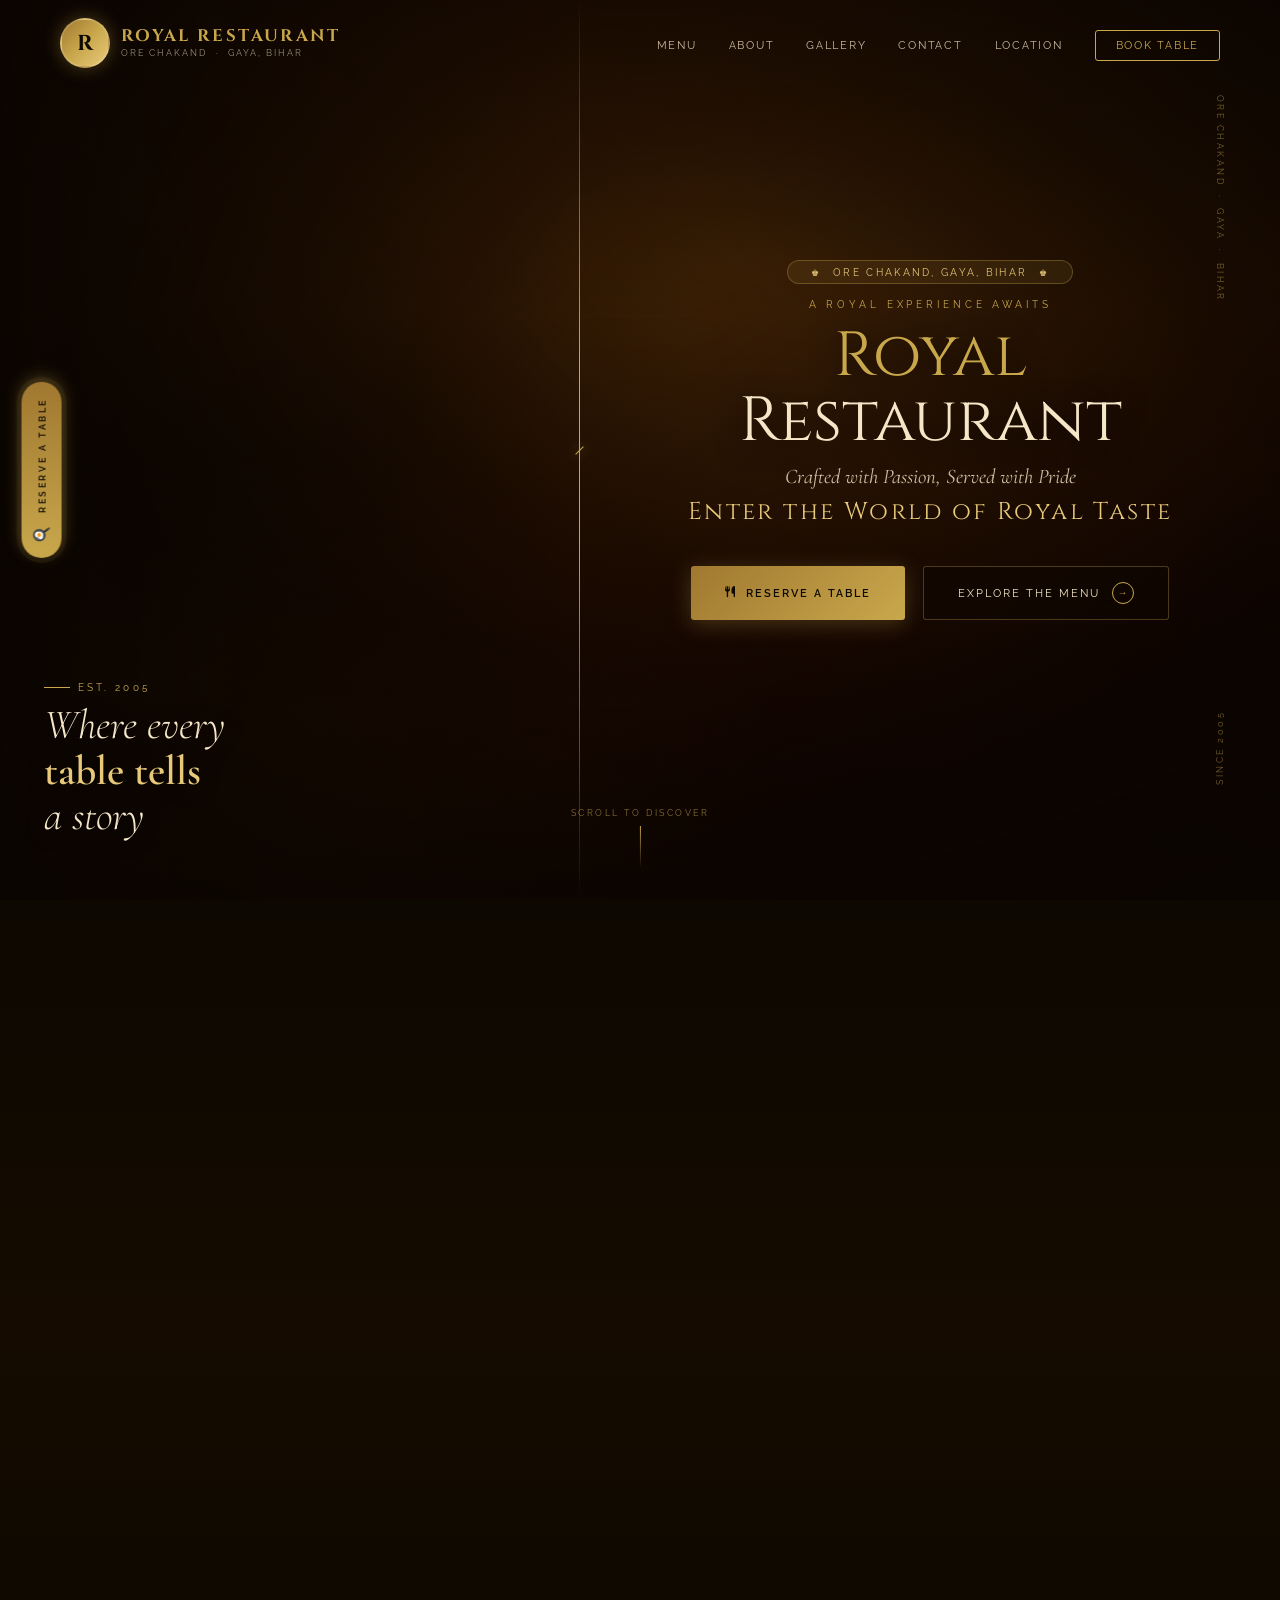
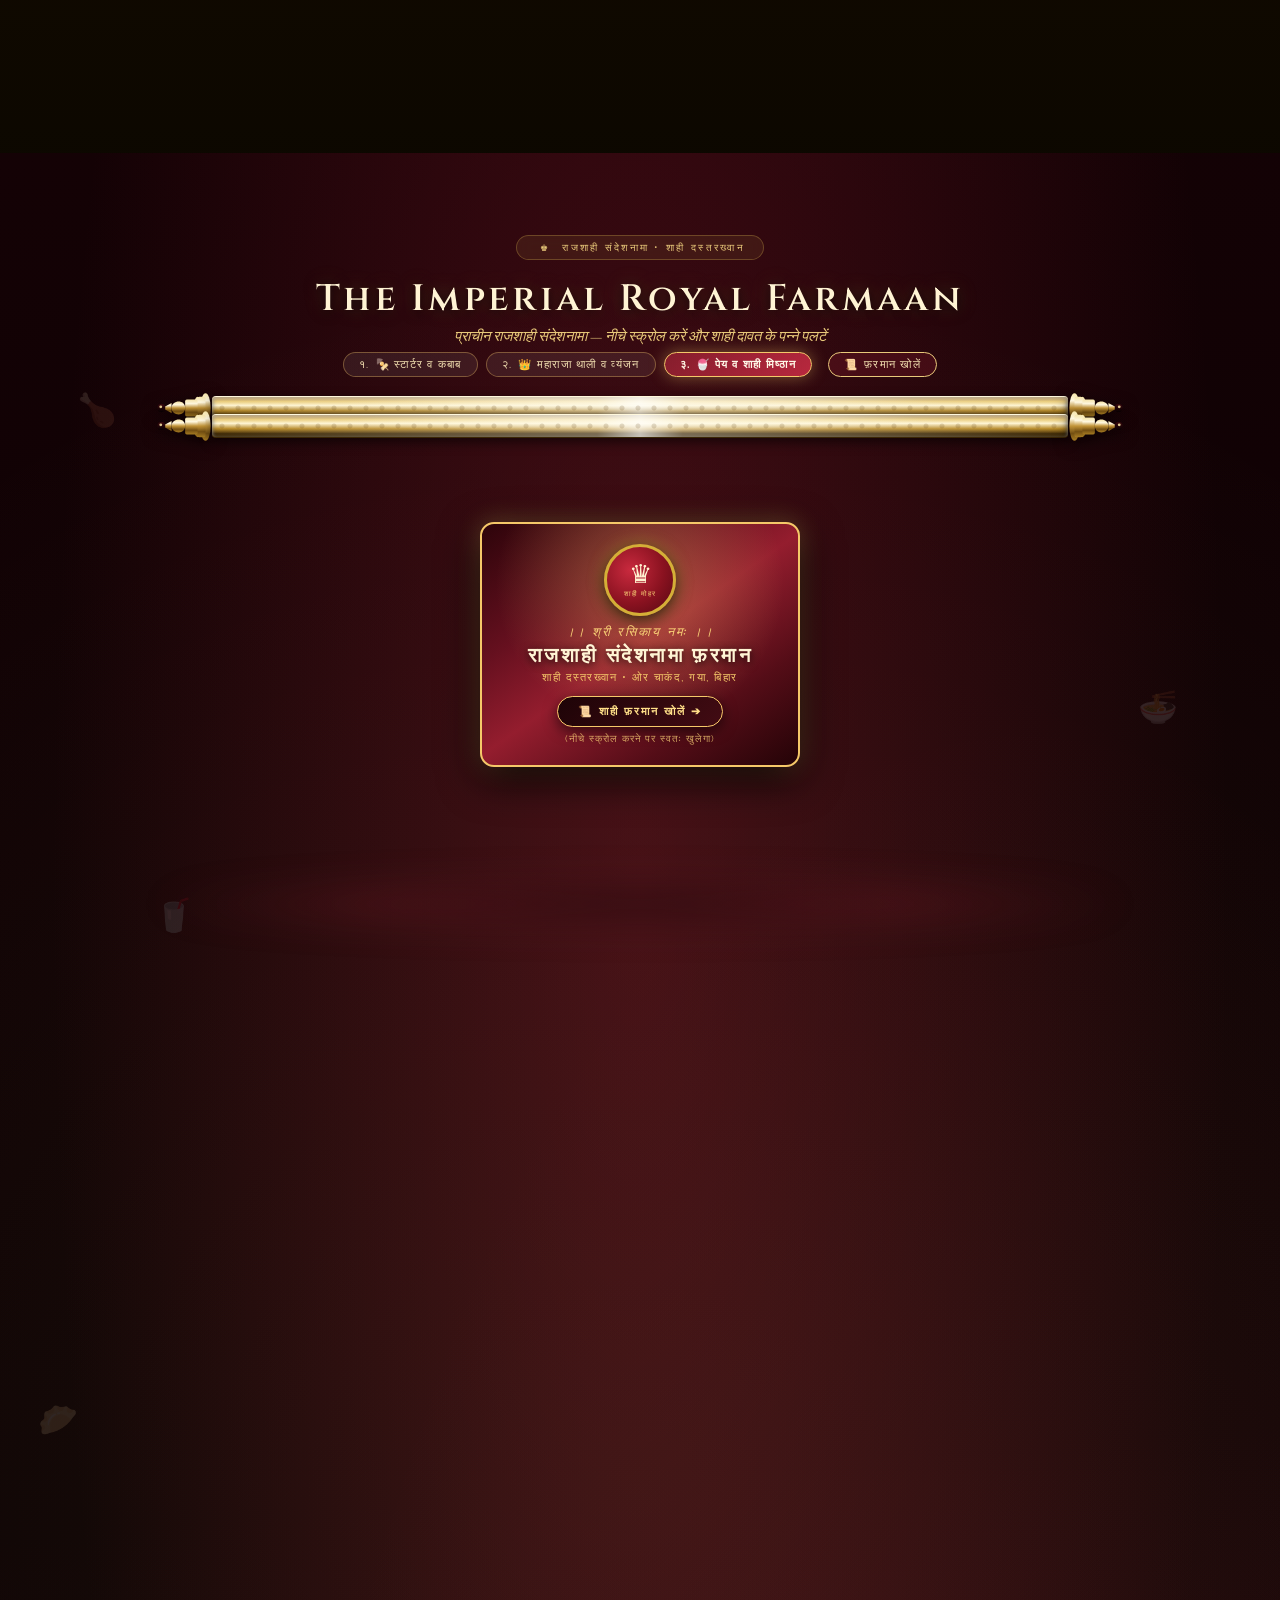
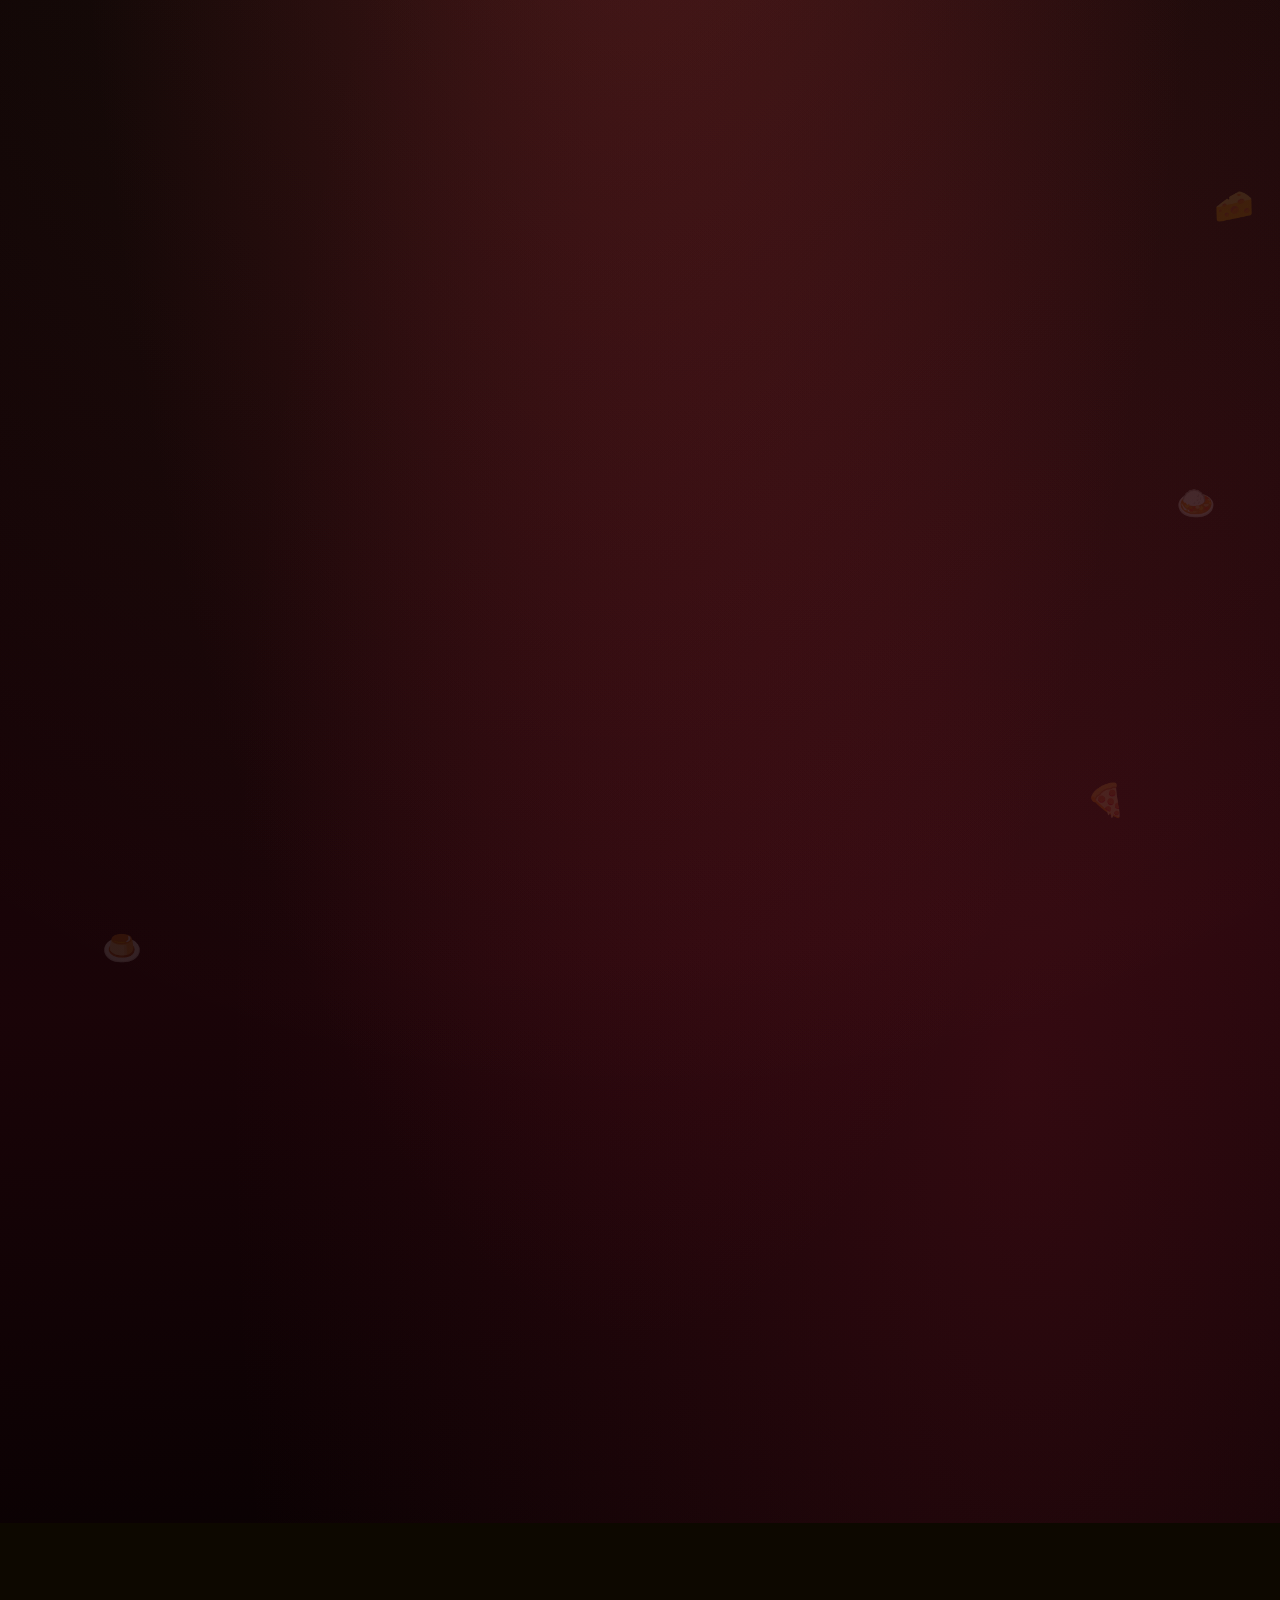
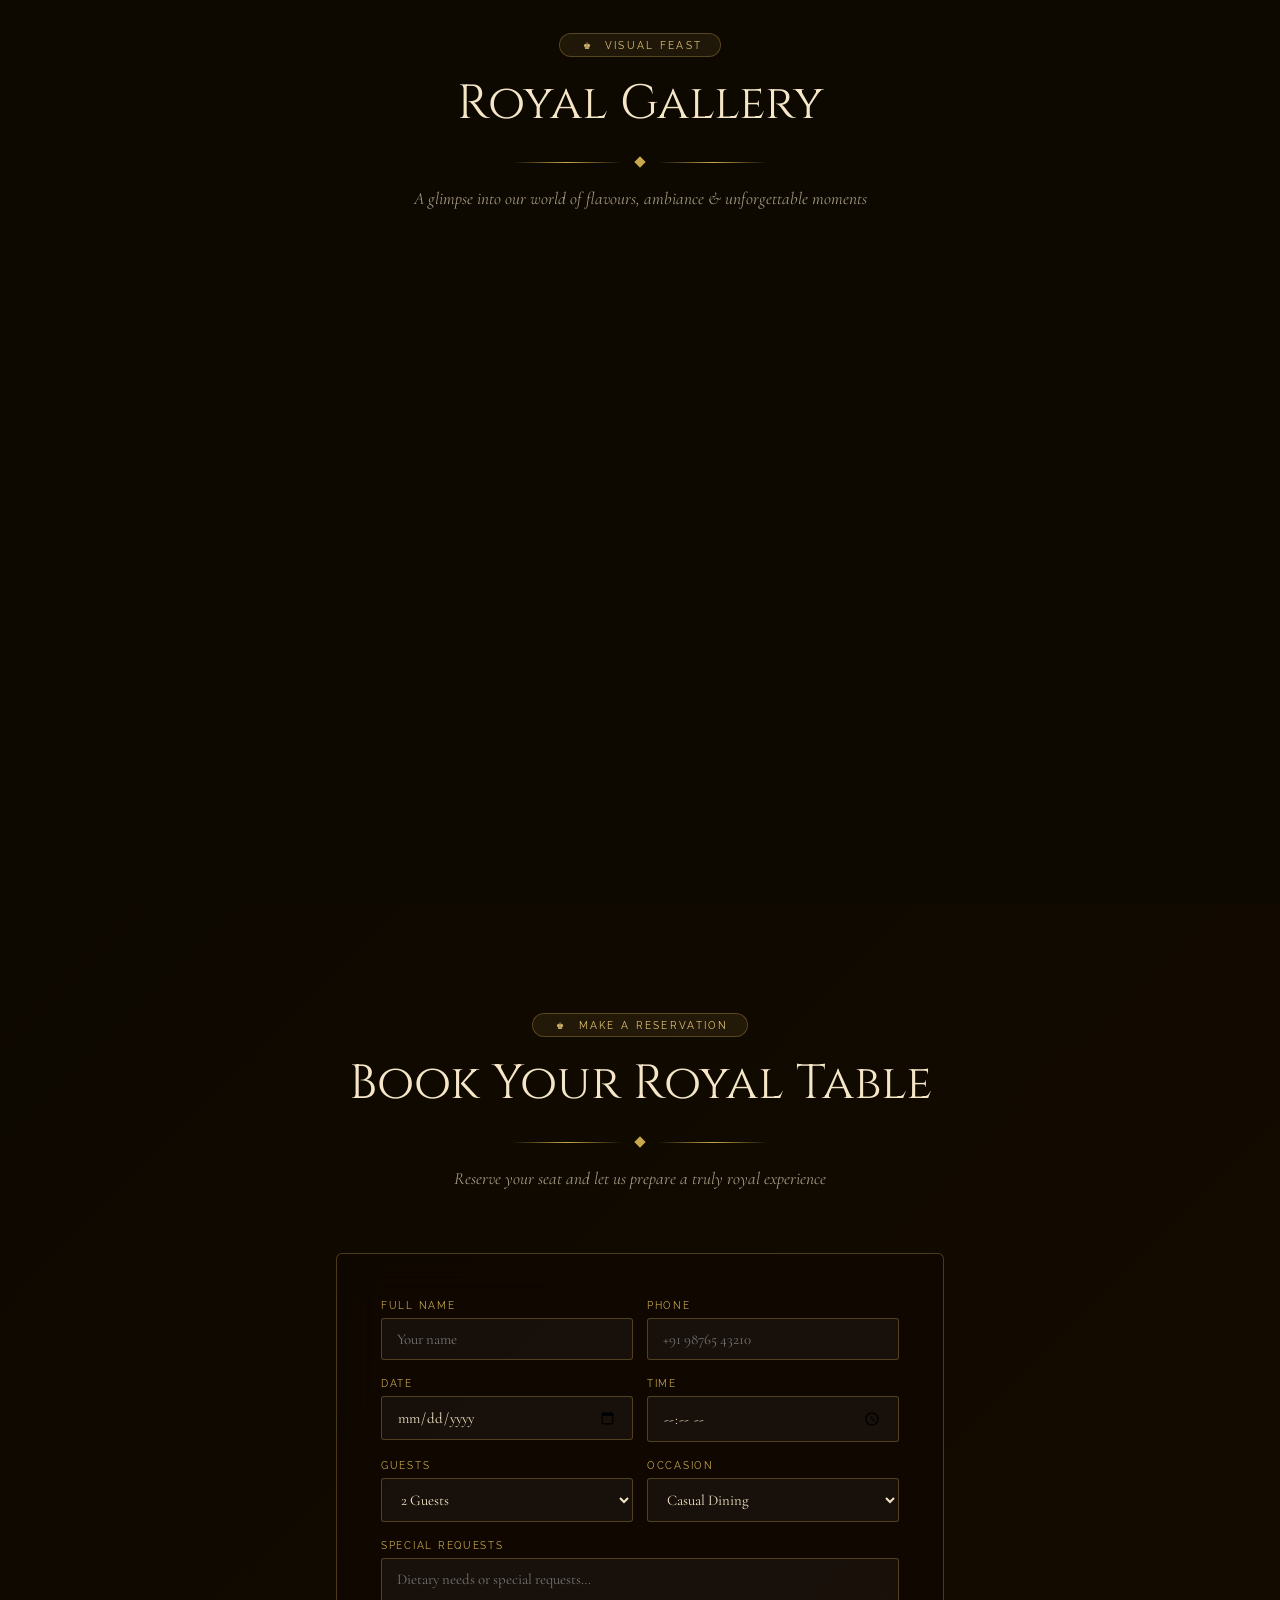
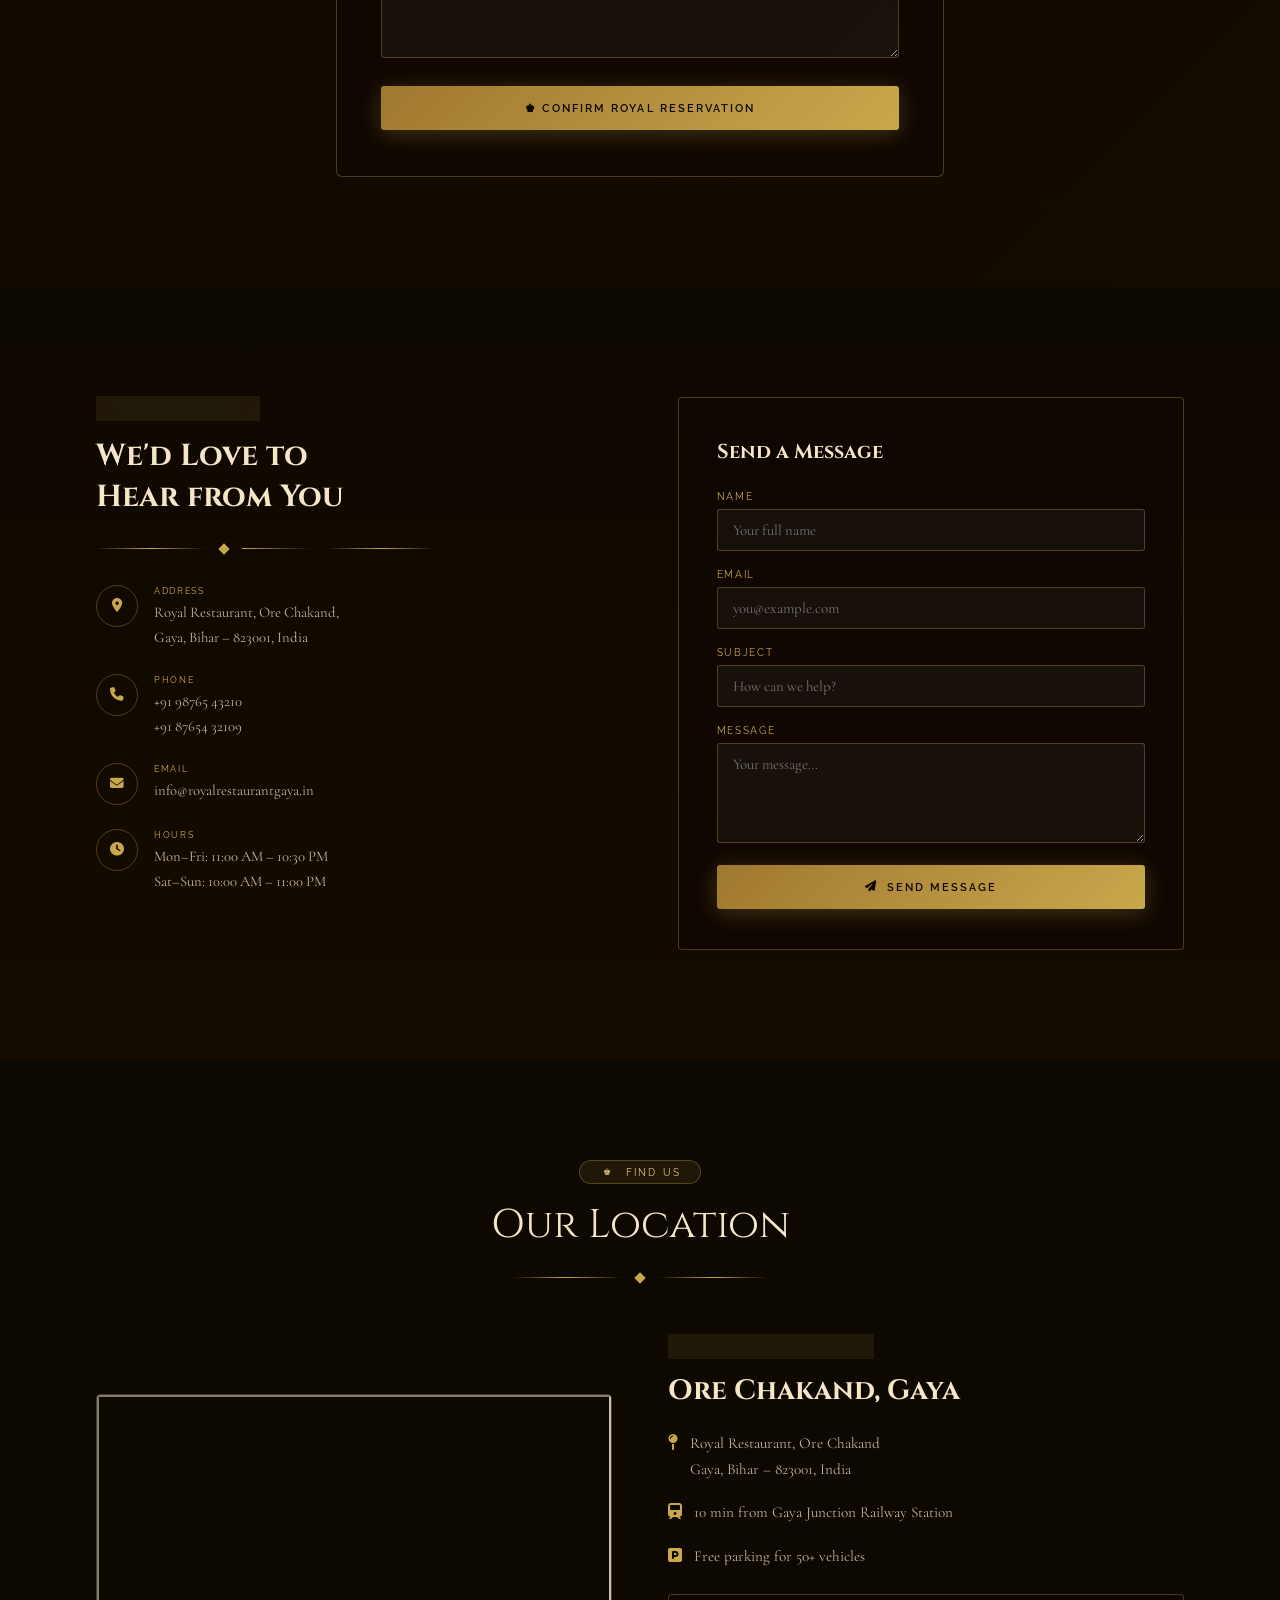
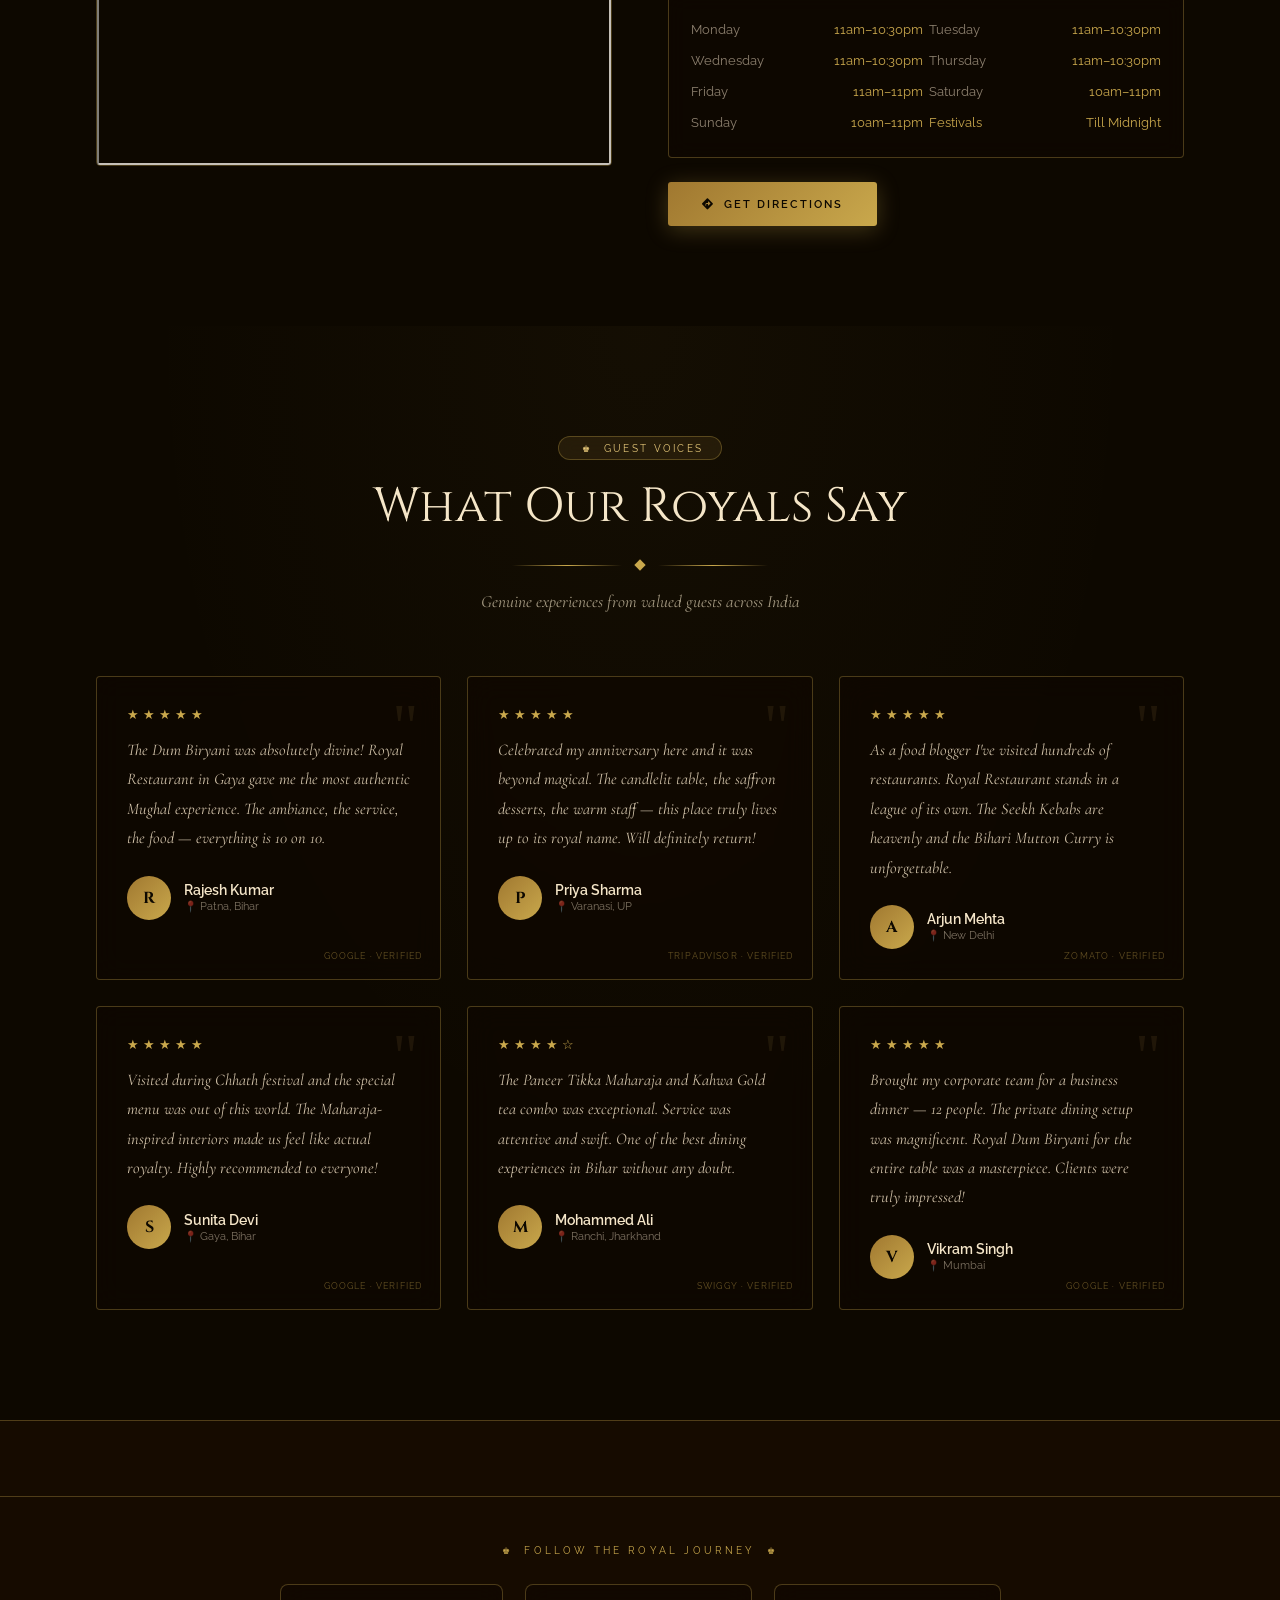
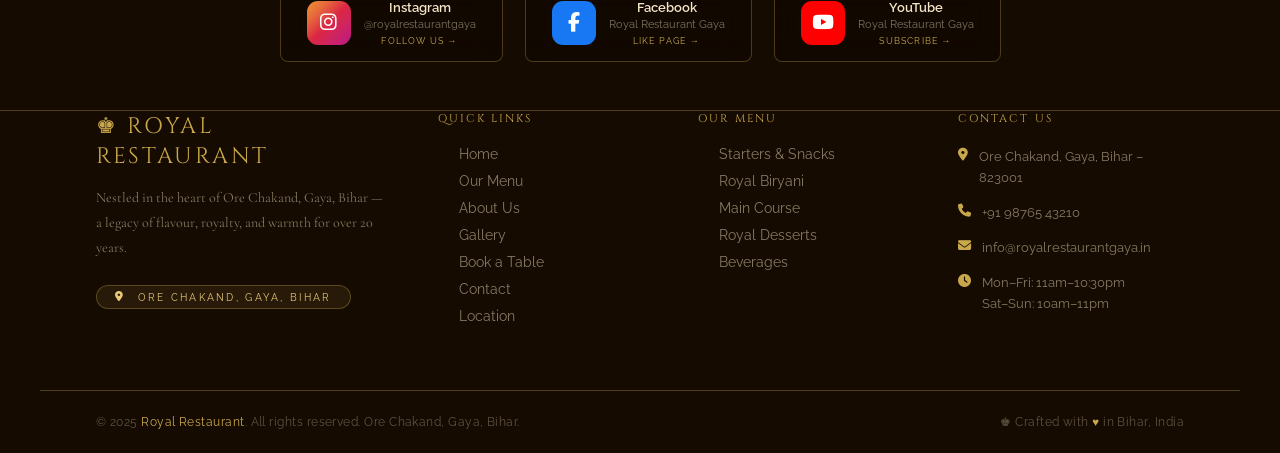
==== index.html @ b7a31b75 "Initial commit: Royal Restaurant website with 3D Rajshahi Sandeshanama Farmaan Scroll" ====
<!DOCTYPE html>
<html lang="en">
<head>
<meta charset="UTF-8"/>
<meta name="viewport" content="width=device-width,initial-scale=1.0"/>
<title>Royal Restaurant – Ore Chakand, Gaya, Bihar</title>

<!-- Google Fonts (works when online; graceful fallback when offline) -->
<link rel="preconnect" href="https://fonts.googleapis.com"/>
<link href="https://fonts.googleapis.com/css2?family=Cormorant+Garamond:ital,wght@0,300;0,400;0,600;1,300;1,400;1,600&family=Cinzel:wght@400;600;700&family=Raleway:wght@300;400;500&display=swap" rel="stylesheet"/>

<!-- Font Awesome CDN -->
<link rel="stylesheet" href="https://cdnjs.cloudflare.com/ajax/libs/font-awesome/6.5.0/css/all.min.css" crossorigin="anonymous" referrerpolicy="no-referrer"/>

<style>
/* ── VARIABLES ─────────────────────────────────────────── */
:root{
  --gold:#C9A84C;--gold-lt:#E8C97A;--gold-dk:#A07830;
  --champ:#F5E6C8;--dark:#0D0800;--dbrown:#160B00;
  --glass:rgba(16,8,0,.62);--gborder:rgba(201,168,76,.32);
  --serif:'Cormorant Garamond',Georgia,serif;
  --display:'Cinzel','Times New Roman',serif;
  --body:'Raleway','Segoe UI',sans-serif;
  --ease:all .28s cubic-bezier(.25,.46,.45,.94);
}

/* ── RESET ─────────────────────────────────────────────── */
*,*::before,*::after{margin:0;padding:0;box-sizing:border-box}
html{scroll-behavior:smooth}
body{background:var(--dark);color:var(--champ);font-family:var(--body);overflow-x:hidden}
::-webkit-scrollbar{width:5px}
::-webkit-scrollbar-track{background:var(--dark)}
::-webkit-scrollbar-thumb{background:var(--gold);border-radius:3px}
::selection{background:var(--gold);color:var(--dark)}
a{text-decoration:none}

/* ── CROWN ANIMATION 200-300ms ─────────────────────────── */
@keyframes crownPulse{
  0%,100%{transform:scale(1) rotate(0deg);color:var(--gold)}
  50%    {transform:scale(1.22) rotate(4deg);color:var(--gold-lt)}
}
.crown{display:inline-block;animation:crownPulse 2.4s ease-in-out infinite;font-size:.9em;margin:0 5px}

/* ── SUBTITLE PILL ─────────────────────────────────────── */
.pill{
  display:inline-flex;align-items:center;gap:7px;
  background:rgba(201,168,76,.1);border:1px solid var(--gborder);
  border-radius:50px;padding:5px 18px;font-family:var(--body);
  font-size:.65rem;letter-spacing:.22em;text-transform:uppercase;
  color:var(--gold-lt);backdrop-filter:blur(8px);margin-bottom:14px;
  animation:pillIn 250ms ease both;
}
@keyframes pillIn{from{opacity:0;transform:translateY(6px)}to{opacity:1;transform:none}}

/* ── GOLD DIVIDER ──────────────────────────────────────── */
.divider{display:flex;align-items:center;gap:14px;justify-content:center;margin:22px auto}
.divider::before,.divider::after{content:'';flex:1;max-width:110px;height:1px;background:linear-gradient(to right,transparent,var(--gold),transparent)}
.divider .gem{width:8px;height:8px;background:var(--gold);transform:rotate(45deg);flex-shrink:0}

/* ── BUTTONS ───────────────────────────────────────────── */
.btn-gold{
  display:inline-flex;align-items:center;gap:9px;
  background:linear-gradient(135deg,var(--gold-dk),var(--gold));
  color:var(--dark);font-family:var(--body);font-size:.7rem;
  letter-spacing:.18em;text-transform:uppercase;font-weight:600;
  padding:15px 34px;border:none;border-radius:3px;cursor:pointer;
  transition:var(--ease);box-shadow:0 4px 22px rgba(201,168,76,.28);
}
.btn-gold:hover{transform:translateY(-2px);box-shadow:0 8px 32px rgba(201,168,76,.48)}

.btn-glass{
  display:inline-flex;align-items:center;gap:12px;
  background:var(--glass);backdrop-filter:blur(16px);
  border:1px solid var(--gborder);color:var(--champ);
  font-family:var(--body);font-size:.7rem;letter-spacing:.18em;
  text-transform:uppercase;padding:15px 34px;border-radius:3px;cursor:pointer;transition:var(--ease);
}
.btn-glass:hover{border-color:var(--gold);color:var(--gold);transform:translateY(-2px)}
.arrow-ring{width:22px;height:22px;border:1px solid var(--gold);border-radius:50%;display:flex;align-items:center;justify-content:center;transition:transform 250ms ease;flex-shrink:0}
.arrow-ico{font-size:.6rem;color:var(--gold);transition:transform 250ms ease}
.btn-glass:hover .arrow-ring{transform:rotate(45deg)}
.btn-glass:hover .arrow-ico{transform:translateX(3px)}

/* ── LOADING SCREEN ────────────────────────────────────── */
#loader{
  position:fixed;inset:0;z-index:9999;background:var(--dark);
  display:flex;flex-direction:column;align-items:center;justify-content:center;gap:18px;
  transition:opacity .7s ease;
}
#loader.gone{opacity:0;pointer-events:none}
.ld-logo{font-family:var(--display);font-size:2.2rem;color:var(--gold);letter-spacing:.25em;animation:ldPulse 1.4s ease infinite}
@keyframes ldPulse{0%,100%{opacity:1}50%{opacity:.35}}
.ld-bar{width:180px;height:2px;background:rgba(201,168,76,.18);border-radius:2px;overflow:hidden}
.ld-fill{height:100%;background:linear-gradient(to right,var(--gold-dk),var(--gold));animation:ldFill 1.5s ease forwards}
@keyframes ldFill{from{width:0}to{width:100%}}

/* ── NAVBAR ────────────────────────────────────────────── */
#nav{
  position:fixed;top:0;left:0;right:0;z-index:900;
  padding:18px 60px;display:flex;align-items:center;justify-content:space-between;transition:var(--ease);
}
#nav.scrolled{background:rgba(10,5,0,.93);backdrop-filter:blur(20px);border-bottom:1px solid var(--gborder);padding:11px 60px}
.logo{display:flex;align-items:center;gap:11px}
.logo-circle{
  width:50px;height:50px;border-radius:50%;
  background:linear-gradient(135deg,var(--gold-dk),var(--gold),var(--gold-lt));
  display:flex;align-items:center;justify-content:center;
  font-family:var(--display);font-size:1.35rem;font-weight:700;color:var(--dark);
  box-shadow:0 0 18px rgba(201,168,76,.35);border:2px solid rgba(255,255,255,.12);flex-shrink:0;
}
.logo-text .n{font-family:var(--display);font-size:1.05rem;font-weight:700;color:var(--gold);letter-spacing:.14em;line-height:1}
.logo-text .s{font-size:.58rem;letter-spacing:.22em;text-transform:uppercase;color:rgba(245,230,200,.6);margin-top:3px}
.nav-ul{list-style:none;display:flex;align-items:center;gap:32px}
.nav-ul a{font-size:.68rem;letter-spacing:.16em;text-transform:uppercase;color:rgba(245,230,200,.8);transition:var(--ease);position:relative}
.nav-ul a::after{content:'';position:absolute;bottom:-4px;left:0;width:0;height:1px;background:var(--gold);transition:.3s}
.nav-ul a:hover{color:var(--gold)}
.nav-ul a:hover::after{width:100%}
.nav-book{border:1px solid var(--gold)!important;padding:8px 20px!important;border-radius:3px!important;color:var(--gold)!important}
.nav-book:hover{background:var(--gold)!important;color:var(--dark)!important}
.nav-book::after{display:none!important}
.ham{display:none;flex-direction:column;gap:5px;cursor:pointer;padding:8px}
.ham span{display:block;width:24px;height:1.5px;background:var(--gold)}

/* ── FLOATING CTA ──────────────────────────────────────── */
.float-cta{position:fixed;left:22px;bottom:38%;z-index:800;writing-mode:vertical-rl;transform:rotate(180deg)}
.float-cta a{
  display:flex;align-items:center;gap:11px;
  background:linear-gradient(to top,var(--gold-dk),var(--gold));
  color:var(--dark);font-family:var(--body);font-size:.58rem;letter-spacing:.28em;
  text-transform:uppercase;font-weight:600;padding:16px 9px;border-radius:50px;
  box-shadow:0 4px 18px rgba(201,168,76,.38),0 0 0 5px rgba(201,168,76,.08);transition:var(--ease);
}
.float-cta a:hover{box-shadow:0 8px 28px rgba(201,168,76,.58),0 0 0 9px rgba(201,168,76,.1);transform:translateX(-3px)}
.float-ico{writing-mode:horizontal-tb;transform:rotate(90deg);font-size:.95rem}

/* ── MOBILE NAV ────────────────────────────────────────── */
#mob-nav{display:none;position:fixed;inset:0;background:rgba(10,5,0,.97);z-index:950;flex-direction:column;align-items:center;justify-content:center;gap:26px}
#mob-nav.open{display:flex}
#mob-nav a{font-family:var(--display);font-size:1.5rem;color:var(--champ);transition:color .25s}
#mob-nav a:hover{color:var(--gold)}
#mob-close{position:absolute;top:28px;right:28px;background:none;border:none;color:var(--gold);font-size:1.4rem;cursor:pointer}

/* ── HERO SECTION ──────────────────────────────────────── */
#hero{position:relative;height:100vh;min-height:680px;overflow:hidden;display:flex}

/* Animated gradient BG — lightweight GPU opacity */
.hero-bg{
  position:absolute;inset:0;z-index:0;
  background:
    radial-gradient(ellipse 120% 80% at 60% 30%,rgba(90,50,10,.55) 0%,transparent 55%),
    radial-gradient(ellipse 80% 60% at 20% 80%,rgba(60,30,5,.4) 0%,transparent 50%),
    linear-gradient(160deg,#1a0900 0%,#0d0400 40%,#1a0600 70%,#0a0300 100%);
  animation:bgShimmer 8s ease-in-out infinite alternate;
  will-change:opacity;
}
@keyframes bgShimmer{0%{opacity:.92}100%{opacity:1}}

/* Candle flicker — optimized opacity */
.candle-ov{
  position:absolute;inset:0;z-index:1;
  background:radial-gradient(ellipse 60% 70% at 65% 50%,rgba(201,120,30,.07) 0%,transparent 60%);
  animation:candleFlicker 3.5s ease-in-out infinite alternate;
  will-change:opacity;
}
@keyframes candleFlicker{
  0%  {opacity:.55}
  50% {opacity:.85}
  100%{opacity:.65}
}

/* Online image layer */
.hero-food-img{
  position:absolute;inset:0;z-index:0;
  background-image:url('https://images.unsplash.com/photo-1514190051997-0f6f39ca5cde?w=1600&q=75');
  background-size:cover;background-position:center;
  filter:brightness(.22) sepia(.35) saturate(.8);
  transform:scale(1.04);
}
@keyframes heroPan{from{transform:scale(1.04) translate(0,0)}to{transform:scale(1.08) translate(-1%,-1%)}}

/* Vignette */
.hero-vignette{
  position:absolute;inset:0;z-index:2;
  background:
    linear-gradient(to right,rgba(10,5,0,.85) 0%,transparent 45%,transparent 55%,rgba(10,5,0,.5) 100%),
    linear-gradient(to bottom,rgba(10,5,0,.35) 0%,transparent 35%,rgba(10,5,0,.75) 100%);
}

/* Split */
.hero-split{position:relative;z-index:3;display:flex;width:100%;height:100%}

/* Left panel */
.hero-left{flex:1;position:relative;overflow:hidden;display:flex;align-items:flex-end;padding:60px 44px}
.hl-img{
  position:absolute;inset:0;
  background-image:url('https://images.unsplash.com/photo-1555396273-367ea4eb4db5?w=900&q=80');
  background-size:cover;background-position:center;
  filter:brightness(.38) sepia(.25);transition:transform 9s ease;
}
#hero:hover .hl-img{transform:scale(1.06)}
.hl-content{position:relative;z-index:2}
.hl-label{font-size:.6rem;letter-spacing:.32em;text-transform:uppercase;color:var(--gold);margin-bottom:10px;display:flex;align-items:center;gap:8px}
.hl-label::before{content:'';width:26px;height:1px;background:var(--gold)}
.hl-title{font-family:var(--serif);font-size:2.6rem;font-weight:300;font-style:italic;color:var(--champ);line-height:1.1;text-shadow:0 2px 18px rgba(0,0,0,.85)}
.hl-title strong{font-weight:600;color:var(--gold-lt);font-style:normal}

/* Center divider */
.hero-divider{width:1px;flex-shrink:0;background:linear-gradient(to bottom,transparent,var(--gold) 40%,var(--gold) 60%,transparent);display:flex;align-items:center;justify-content:center}
.hd-gem{width:11px;height:11px;background:var(--gold);transform:rotate(45deg);box-shadow:0 0 12px var(--gold)}

/* Right panel */
.hero-right{flex:1.2;display:flex;flex-direction:column;align-items:center;justify-content:center;padding:60px 55px 80px;position:relative}
.hero-tiny{position:absolute;font-size:.55rem;letter-spacing:.28em;text-transform:uppercase;color:var(--gold);opacity:.55;font-family:var(--body)}
.hero-tiny.tr{top:95px;right:55px;writing-mode:vertical-rl}
.hero-tiny.br{bottom:115px;right:55px;writing-mode:vertical-rl;transform:rotate(180deg)}
.hero-content{text-align:center;max-width:520px}
.hero-eye{font-size:.64rem;letter-spacing:.38em;text-transform:uppercase;color:var(--gold);margin-bottom:14px}
.hero-h1{font-family:var(--display);font-size:clamp(2rem,5vw,3.9rem);font-weight:400;color:var(--champ);line-height:1.04;margin-bottom:10px;text-shadow:0 4px 28px rgba(0,0,0,.7)}
.hero-h1 .gw{color:var(--gold)}
.hero-sub{font-family:var(--serif);font-size:1.3rem;font-style:italic;color:rgba(245,230,200,.82);margin-bottom:6px}
.hero-world{font-family:var(--display);font-size:clamp(.95rem,2.4vw,1.52rem);letter-spacing:.1em;color:var(--gold-lt);margin-bottom:38px}
.hero-ctas{display:flex;gap:18px;justify-content:center;flex-wrap:wrap}

/* Scroll hint */
.scroll-hint{position:absolute;bottom:32px;left:50%;transform:translateX(-50%);z-index:4;text-align:center}
.scroll-hint span{display:block;font-size:.56rem;letter-spacing:.28em;text-transform:uppercase;color:var(--gold);opacity:.65;margin-bottom:8px}
.scroll-line{width:1px;height:42px;background:linear-gradient(to bottom,var(--gold),transparent);margin:0 auto;animation:scrollAnim 2s ease-in-out infinite}
@keyframes scrollAnim{0%,100%{opacity:.7;transform:scaleY(1)}50%{opacity:.25;transform:scaleY(.55)}}

/* ── SECTIONS ──────────────────────────────────────────── */
.sec{padding:110px 0}
.sec-header{text-align:center;margin-bottom:64px}
.sec-header h2{font-family:var(--display);font-size:clamp(1.9rem,4vw,3rem);font-weight:400;color:var(--champ);margin-bottom:14px}
.sec-header p{font-family:var(--serif);font-size:1.08rem;font-style:italic;color:rgba(245,230,200,.65);max-width:460px;margin:0 auto}
.wrap{max-width:1200px;margin:0 auto;padding:0 56px}

/* ── ABOUT ─────────────────────────────────────────────── */
#about{
  position:relative;
  background:
    linear-gradient(to bottom,rgba(13,8,0,.97) 0%,rgba(22,12,0,.9) 50%,rgba(13,8,0,.97) 100%),
    url('https://images.unsplash.com/photo-1520250497591-112f2f40a3f4?w=1400&q=65') center/cover fixed;
}
.about-grid{display:grid;grid-template-columns:1fr 1fr;gap:75px;align-items:center}
.about-img-wrap{position:relative}
.about-photo{
  width:100%;aspect-ratio:4/5;
  background:
    linear-gradient(160deg,rgba(120,70,10,.35) 0%,rgba(10,5,0,.85) 100%),
    url('https://images.unsplash.com/photo-1414235077428-338989a2e8c0?w=800&q=75') center/cover;
  border-radius:2px;
}
.about-border{position:absolute;inset:-13px;border:1px solid var(--gborder);border-radius:4px;pointer-events:none}
.corner{position:absolute;width:28px;height:28px;border-color:var(--gold);border-style:solid}
.c-tl{top:-13px;left:-13px;border-width:2px 0 0 2px}.c-tr{top:-13px;right:-13px;border-width:2px 2px 0 0}
.c-bl{bottom:-13px;left:-13px;border-width:0 0 2px 2px}.c-br{bottom:-13px;right:-13px;border-width:0 2px 2px 0}
.about-badge{
  position:absolute;bottom:22px;right:-22px;width:96px;height:96px;border-radius:50%;
  background:linear-gradient(135deg,var(--gold-dk),var(--gold));
  display:flex;flex-direction:column;align-items:center;justify-content:center;text-align:center;
  box-shadow:0 4px 18px rgba(201,168,76,.38);
}
.about-badge .yr{font-family:var(--display);font-size:1.4rem;font-weight:700;color:var(--dark);line-height:1}
.about-badge .es{font-size:.5rem;letter-spacing:.18em;text-transform:uppercase;color:var(--dark);opacity:.72}
.about-text h2{font-family:var(--display);font-size:clamp(1.7rem,3.5vw,2.6rem);font-weight:400;color:var(--champ);line-height:1.2;margin-bottom:18px}
.about-text p{font-family:var(--serif);font-size:1.02rem;line-height:1.9;color:rgba(245,230,200,.78);margin-bottom:18px}
.stats{display:flex;gap:36px;margin-top:36px;padding-top:36px;border-top:1px solid var(--gborder)}
.stat .n{font-family:var(--display);font-size:2rem;font-weight:600;color:var(--gold);line-height:1}
.stat .l{font-size:.6rem;letter-spacing:.18em;text-transform:uppercase;color:rgba(245,230,200,.55);margin-top:5px}

/* ── MENU (3D ELEVATED ROYAL FARMAAN SCROLL) ──────────────── */
#menu{
  min-height:330vh;position:relative;
  background:
    radial-gradient(ellipse at 50% 25%, rgba(160,30,50,.35) 0%, transparent 65%),
    radial-gradient(ellipse at 80% 85%, rgba(184,40,62,.18) 0%, transparent 55%),
    linear-gradient(175deg,#140205 0%,#0A0103 45%,#1A0408 80%,#080102 100%);
  overflow:visible;
}
#menu::before{
  content:'';position:absolute;inset:0;
  background:radial-gradient(circle at 50% 45%, rgba(245,200,105,.07) 0%, transparent 70%);
  pointer-events:none;
}

/* Floating ambient food emojis */
.menu-floating-foods{
  position:absolute;inset:0;pointer-events:none;z-index:1;overflow:hidden;
}
.float-food{
  position:absolute;font-size:2rem;opacity:.12;
  will-change:transform;
  animation:floatCheesyFood 10s ease-in-out infinite alternate;
}
@keyframes floatCheesyFood{
  0%  {transform:translateY(0) rotate(0deg) scale(1)}
  50% {transform:translateY(-26px) rotate(16deg) scale(1.15)}
  100%{transform:translateY(16px) rotate(-14deg) scale(0.92)}
}

/* Sticky Container that pins the 3D scroll in viewport */
.farmaan-sticky-wrap{
  position:sticky;top:55px;height:calc(100vh - 55px);min-height:640px;
  display:flex;flex-direction:column;align-items:center;justify-content:center;
  z-index:10;padding:0 24px 18px;
  contain:layout style;
}

/* Header Section above Scroll */
.farmaan-header{
  text-align:center;margin-bottom:12px;flex-shrink:0;z-index:5;
}
.farmaan-header h2{
  font-family:var(--display);font-size:clamp(1.6rem,3vw,2.3rem);font-weight:600;
  color:#FFF4D4;margin-bottom:3px;letter-spacing:.09em;
  text-shadow:0 2px 12px rgba(0,0,0,.9), 0 0 20px rgba(245,200,105,.25);
}
.farmaan-subtitle{
  font-family:var(--serif);font-size:.92rem;font-style:italic;color:#E8C97A;
}

/* Chapter Progress Tabs (१. स्टार्टर | २. थाली | ३. पेय) */
.farmaan-nav-pills{
  display:flex;align-items:center;justify-content:center;gap:8px;
  margin-top:7px;flex-wrap:wrap;
}
.farmaan-pill{
  padding:5px 15px;border-radius:30px;
  background:rgba(255,255,255,.07);border:1px solid rgba(245,200,105,.35);
  color:#F5E2B3;font-family:var(--body);font-size:.66rem;letter-spacing:.12em;
  text-transform:uppercase;cursor:pointer;transition:all .22s ease;
  display:flex;align-items:center;gap:6px;
}
.farmaan-pill:hover{
  background:rgba(201,168,76,.22);border-color:#F5C869;color:#FFF;
}
.farmaan-pill.active{
  background:linear-gradient(135deg,#851D2C,#B8283E);border-color:#F5C869;
  color:#FFF7E6;font-weight:700;box-shadow:0 0 16px rgba(245,200,105,.4);
}
.farmaan-roll-toggle{
  margin-left:8px;background:rgba(133,29,44,.3);border-color:#E8C97A;
}

/* 3D Elevated Stage */
.farmaan-stage{
  position:relative;width:100%;max-width:1060px;height:510px;
  perspective:1800px;margin:0 auto;flex-shrink:0;
  display:flex;align-items:center;justify-content:center;
}

/* 3D Ground Shadow creating high elevation from dark table */
.farmaan-ground-shadow{
  position:absolute;bottom:-28px;left:4%;width:92%;height:46px;
  background:radial-gradient(ellipse,rgba(0,0,0,.92) 0%,rgba(133,29,44,.3) 40%,transparent 72%);
  filter:blur(18px);border-radius:50%;pointer-events:none;z-index:0;
}

/* THE SCROLL BOX */
.farmaan-scroll-box{
  position:relative;width:100%;max-width:980px;height:100%;
  display:flex;flex-direction:column;align-items:center;
  transform-origin:top center;
  transition:all .42s cubic-bezier(.2,.9,.25,1.15);
  will-change:transform;
}

/* Dynamic Royal Pendulum Swing Physics ("झूला" animation on unroll) */
.farmaan-scroll-box.unrolling-swing{
  animation:royalScrollSwing 0.85s cubic-bezier(.25,1,.5,1) forwards;
}
@keyframes royalScrollSwing{
  0%   {transform:rotateX(14deg) translateY(-16px) scale(.97)}
  28%  {transform:rotateX(-5.5deg) translateY(6px) scale(1.01) rotate(1.2deg)}
  54%  {transform:rotateX(2.8deg) translateY(-2.5px) scale(.995) rotate(-0.8deg)}
  78%  {transform:rotateX(-1.2deg) translateY(1px) rotate(0.4deg)}
  100% {transform:rotateX(0deg) translateY(0) scale(1) rotate(0deg)}
}

/* ══════════ 3D BRASS ROLLERS (TOP & BOTTOM) ══════════ */
.farmaan-roller{
  position:relative;width:100%;height:38px;z-index:20;
  display:flex;align-items:center;justify-content:center;
  flex-shrink:0;
}
.top-roller{
  margin-bottom:-6px;
}
.bottom-roller{
  margin-top:-6px;
  transition:transform .42s cubic-bezier(.2,.9,.25,1.15);
  will-change:transform;
}

/* Central Cylindrical Roller Bar with Specular Lighting */
.roller-cylinder{
  flex:1;height:24px;border-radius:4px;position:relative;
  background:
    radial-gradient(ellipse at 50% 30%, rgba(255,248,220,.8) 0%, transparent 50%),
    linear-gradient(to bottom, #8C6219 0%, #E8C872 20%, #FFF5D2 38%, #B88B2A 62%, #52370A 85%, #8C6219 100%);
  box-shadow:inset 0 2px 4px rgba(255,255,255,.6), inset 0 -2px 5px rgba(0,0,0,.8), 0 4px 12px rgba(0,0,0,.6);
  border-top:1px solid #FFF8DC;border-bottom:1px solid #3B2605;
  overflow:hidden;
}
/* Shimmer band */
.roller-shimmer{
  position:absolute;inset:0;
  background:linear-gradient(90deg,transparent 0%,rgba(255,255,255,.3) 45%,rgba(255,255,255,.7) 50%,rgba(255,255,255,.3) 55%,transparent 100%);
  animation:rollerSheen 4.5s infinite ease-in-out;
}
@keyframes rollerSheen{
  0%  {transform:translateX(-100%)}
  40% {transform:translateX(100%)}
  100%{transform:translateX(100%)}
}
.roller-filigree-band{
  position:absolute;inset:2px 0;
  background-image:radial-gradient(circle at 10px 50%, rgba(94,62,12,.4) 2px, transparent 3px);
  background-size:16px 100%;opacity:.45;
}

/* Turned Brass Finial Knobs (left & right) */
.roller-finial{
  width:64px;height:38px;flex-shrink:0;
  display:flex;align-items:center;
  filter:drop-shadow(0 4px 8px rgba(0,0,0,.7));
}
.left-finial{justify-content:flex-end;margin-right:-2px}
.right-finial{justify-content:flex-start;margin-left:-2px}
.finial-svg{width:60px;height:34px;display:block}

/* ══════════ THE UNROLLED PARCHMENT SHEET ══════════ */
.farmaan-parchment-sheet{
  position:relative;width:calc(100% - 70px);height:434px;
  background:
    radial-gradient(ellipse at 50% 50%, #FFFDF8 0%, #FAF1DE 55%, #F0DEBE 82%, #DFC8A2 100%);
  border-left:2px solid #C49F56;border-right:2px solid #C49F56;
  box-shadow:
    inset 0 16px 24px rgba(110,60,20,.18),
    inset 0 -16px 24px rgba(110,60,20,.18),
    inset 16px 0 24px rgba(110,60,20,.1),
    inset -16px 0 24px rgba(110,60,20,.1),
    0 12px 30px rgba(0,0,0,.5);
  overflow:hidden;position:relative;
  transform-origin:top center;will-change:height,opacity;
  transition:height .42s cubic-bezier(.2,.9,.25,1.15), opacity .25s ease;
}

/* Ornate Floral Vine Borders (Left & Right - identical to user reference image) */
.parchment-floral-border{
  position:absolute;top:0;bottom:0;width:55px;z-index:4;
  pointer-events:none;opacity:.9;
}
.parchment-floral-border.left-border{left:4px}
.parchment-floral-border.right-border{right:4px}
.floral-vine-svg{width:100%;height:100%}

/* Parchment Fine Gold Inner Frame */
.farmaan-parchment-sheet::before{
  content:'';position:absolute;inset:8px 52px;
  border:1px solid rgba(184,139,52,.4);border-radius:6px;
  pointer-events:none;z-index:3;
}
.farmaan-parchment-sheet::after{
  content:'';position:absolute;inset:12px 56px;
  border:1px dashed rgba(184,139,52,.3);border-radius:4px;
  pointer-events:none;z-index:3;
}

/* Central Content Container Inside Parchment */
.farmaan-content-area{
  position:absolute;inset:10px 54px;z-index:5;
  display:flex;overflow:hidden;
}

/* ══════════ CHAPTER PANELS (3 PAGES) ══════════ */
.farmaan-chapter{
  position:absolute;inset:0;display:flex;gap:18px;
  opacity:0;pointer-events:none;
  transform:scale(.97) translateY(12px);
  transition:opacity .42s ease, transform .45s cubic-bezier(.25,1,.3,1);
  overflow-y:auto;overflow-x:hidden;padding:10px 14px;
  scrollbar-width:thin;scrollbar-color:var(--gold) transparent;
}
.farmaan-chapter.active{
  opacity:1;pointer-events:auto;
  transform:scale(1) translateY(0);
}
.farmaan-chapter::-webkit-scrollbar{width:4px}
.farmaan-chapter::-webkit-scrollbar-thumb{background:var(--gold);border-radius:3px}

/* Two Columns inside each Chapter */
.farmaan-col{
  flex:1;min-width:0;display:flex;flex-direction:column;
}

/* Column Subheader on Parchment */
.farmaan-col-head{
  text-align:center;margin-bottom:8px;position:relative;
}
.farmaan-kicker{
  font-size:.56rem;letter-spacing:.22em;text-transform:uppercase;color:#851D2C;font-weight:700;
}
.farmaan-col-title{
  font-family:var(--serif);font-size:1.08rem;font-weight:700;color:#28060B;line-height:1.2;
}
.farmaan-gold-sep{
  width:50%;height:1px;margin:3px auto 0;
  background:linear-gradient(to right,transparent,#C29438,transparent);
}

/* ══════════ HERO DISH SHOWCASE ON FARMAAN ══════════ */
.farmaan-hero-card{
  background:linear-gradient(135deg,#FFFDF9 0%,#FAF2DF 100%);
  border:1.2px solid rgba(194,148,56,.45);border-radius:8px;
  padding:8px 10px;margin-bottom:8px;display:flex;align-items:center;gap:10px;
  box-shadow:0 3px 12px rgba(110,60,20,.1);position:relative;
  cursor:pointer;transition:all .22s cubic-bezier(.34,1.56,.64,1);
}
.farmaan-hero-card:hover{
  border-color:#851D2C;transform:translateY(-2px);
  box-shadow:0 6px 18px rgba(133,29,44,.18);
  background:#FFFFFF;
}
.f-hero-img-box{
  position:relative;width:66px;height:66px;flex-shrink:0;border-radius:50%;
  padding:2px;background:linear-gradient(135deg,#D4AF37,#851D2C);
  box-shadow:0 3px 10px rgba(0,0,0,.22);
}
.f-hero-img-box img{
  width:100%;height:100%;border-radius:50%;object-fit:cover;display:block;
}
.f-hero-steam{
  position:absolute;top:-9px;left:50%;transform:translateX(-50%);
  font-size:.9rem;animation:steamRiseAnim 2s infinite ease-in-out;
}
.f-hero-info{flex:1;min-width:0}
.f-hero-badge{
  font-size:.48rem;letter-spacing:.12em;text-transform:uppercase;font-weight:700;
  padding:2px 7px;border-radius:20px;
}
.f-hero-name{
  font-family:var(--serif);font-size:.92rem;font-weight:700;color:#2A060C;
  margin-top:1px;line-height:1.2;
}
.f-hero-desc{
  font-size:.62rem;color:#69222E;font-style:italic;line-height:1.3;
  margin-top:1px;display:-webkit-box;-webkit-line-clamp:2;-webkit-box-orient:vertical;overflow:hidden;
}
.f-hero-price{
  font-family:var(--display);font-size:.92rem;font-weight:700;color:#851D2C;
}

/* ══════════ CLEAN DISH ROW CARD ON PARCHMENT ══════════ */
.farmaan-dish-card{
  display:flex;align-items:center;gap:9px;padding:6px 9px;
  background:rgba(255,252,246,.85);border:1px solid rgba(194,148,56,.28);
  border-radius:6px;margin-bottom:6px;cursor:pointer;position:relative;
  transition:all .2s cubic-bezier(.34,1.56,.64,1);
}
.farmaan-dish-card:hover{
  background:#FFFFFF;border-color:#851D2C;
  transform:translateX(3px);box-shadow:0 3px 10px rgba(133,29,44,.15);
}
.f-dish-thumb{
  width:36px;height:36px;border-radius:6px;overflow:hidden;flex-shrink:0;
  border:1px solid rgba(194,148,56,.35);background:#FAF0DA;position:relative;
  display:flex;align-items:center;justify-content:center;font-size:1.15rem;
}
.f-dish-thumb img{width:100%;height:100%;object-fit:cover;display:block}
.f-dish-info{flex:1;min-width:0}
.f-dish-name{
  font-family:var(--serif);font-size:.85rem;font-weight:700;color:#28060B;
  white-space:nowrap;overflow:hidden;text-overflow:ellipsis;
}
.f-dish-desc{
  font-size:.62rem;color:#6E2B38;line-height:1.25;margin-top:1px;
  font-style:italic;white-space:nowrap;overflow:hidden;text-overflow:ellipsis;
}
.f-dish-price{
  font-family:var(--display);font-size:.86rem;font-weight:700;color:#851D2C;
  flex-shrink:0;margin-left:4px;
}

/* Corner Action Button on Bottom of Column */
.farmaan-col-btn{
  margin-top:auto;padding:5px 12px;border-radius:20px;
  background:linear-gradient(135deg,#851D2C,#540D17);
  border:1px solid var(--gold);color:#FFF6E6;
  font-family:var(--body);font-size:.58rem;letter-spacing:.12em;
  text-transform:uppercase;font-weight:600;cursor:pointer;
  transition:all .2s ease;align-self:center;margin-top:4px;
}
.farmaan-col-btn:hover{
  background:var(--gold);color:#260408;transform:translateY(-1px);
}
.farmaan-col-btn.prev-style{
  background:rgba(255,255,255,.9);color:#851D2C;border-color:rgba(133,29,44,.4);
}
.farmaan-col-btn.prev-style:hover{
  background:#851D2C;color:#FFF;
}

/* ══════════ ROLLED / CLOSED STATE OVERLAY ══════════ */
.farmaan-rolled-overlay{
  position:absolute;inset:0;z-index:35;
  display:flex;align-items:center;justify-content:center;
  opacity:0;pointer-events:none;
  transform:scale(.92);
  transition:opacity .25s ease, transform .35s cubic-bezier(.2,.9,.25,1.15);
}
/* When .is-rolled is applied */
.farmaan-scroll-box.is-rolled .farmaan-parchment-sheet{
  height:0 !important;opacity:0 !important;border-width:0 !important;padding:0 !important;
}
.farmaan-scroll-box.is-rolled .farmaan-rolled-overlay{
  opacity:1;pointer-events:auto;transform:scale(1);
}
.farmaan-scroll-box.is-rolled .bottom-roller{
  transform:translateY(-8px) !important;
}

/* Silk Sash wrapping the rolled Farmaan */
.farmaan-seal-sash{
  width:320px;padding:20px 24px;border-radius:14px;
  background:
    radial-gradient(circle at 50% 25%, rgba(245,200,105,.35) 0%, transparent 60%),
    linear-gradient(145deg,#2D040A 0%,#66101F 30%,#941D2E 50%,#540D17 76%,#240307 100%);
  border:2px solid #F5C869;
  box-shadow:0 12px 40px rgba(0,0,0,.9), 0 0 25px rgba(245,200,105,.35);
  display:flex;flex-direction:column;align-items:center;justify-content:center;
  text-align:center;cursor:pointer;
  animation:sashPulse 2.8s ease-in-out infinite alternate;
  will-change:transform;
}
@keyframes sashPulse{
  0%  {transform:scale(1)}
  100%{transform:scale(1.025)}
}
.farmaan-wax-seal{
  width:72px;height:72px;border-radius:50%;
  background:radial-gradient(circle at 35% 35%,#C92A3E 0%,#8A1220 55%,#540812 100%);
  border:3px solid #D4AF37;box-shadow:0 4px 16px rgba(0,0,0,.8), 0 0 16px rgba(212,175,55,.6);
  display:flex;flex-direction:column;align-items:center;justify-content:center;
  margin-bottom:8px;
}
.seal-crown{font-size:1.6rem;color:#FFF3D1;line-height:1}
.seal-txt{font-size:.42rem;letter-spacing:.14em;text-transform:uppercase;color:#FAD277;margin-top:2px}

.farmaan-seal-label .f-sub{
  font-family:var(--serif);font-size:.78rem;color:#FAD277;letter-spacing:.18em;font-style:italic;display:block;
}
.farmaan-seal-label .f-title{
  font-family:var(--display);font-size:1.25rem;font-weight:700;color:#FFF4D4;
  letter-spacing:.12em;display:block;margin:2px 0;
  text-shadow:0 2px 8px rgba(0,0,0,.8);
}
.farmaan-seal-label .f-loc{
  font-size:.66rem;color:#F5C869;letter-spacing:.14em;text-transform:uppercase;display:block;
}
.btn-unroll-prompt{
  margin-top:12px;padding:8px 20px;border-radius:30px;
  background:linear-gradient(135deg,#1E0407,#420B13);
  border:1.5px solid #F5C869;color:#FFDF88;
  font-family:var(--body);font-size:.68rem;letter-spacing:.18em;text-transform:uppercase;
  font-weight:700;cursor:pointer;box-shadow:0 4px 14px rgba(0,0,0,.6);
  animation:btnPulseFast 1.4s ease-in-out infinite;
}

/* ══════════ RESPONSIVE TWEAKS ══════════ */
@media(max-width:960px){
  .farmaan-stage{height:540px}
  .farmaan-parchment-sheet{height:460px;width:calc(100% - 40px)}
  .farmaan-content-area{inset:8px 25px}
  .farmaan-parchment-sheet::before{inset:6px 22px}
  .farmaan-parchment-sheet::after{inset:9px 25px}
  .parchment-floral-border{width:28px}
  .farmaan-chapter{flex-direction:column;gap:12px}
  .roller-finial{width:45px}
  .finial-svg{width:42px}
}
@media(max-width:680px){
  .farmaan-sticky-wrap{top:45px;height:calc(100vh - 45px);padding:0 8px 8px}
  .farmaan-stage{height:520px}
  .farmaan-header h2{font-size:1.4rem}
  .farmaan-parchment-sheet{height:440px}
  .f-hero-img-box{width:52px;height:52px}
}

/* ═══════════ DISH POPUP MODAL WITH ANIMATION ═══════════ */
.card-tick-badge{
  font-size:.6rem;background:rgba(201,168,76,.15);border:1px solid rgba(201,168,76,.4);
  color:#851D2C;border-radius:50%;width:22px;height:22px;
  display:flex;align-items:center;justify-content:center;flex-shrink:0;
  transition:all .22s cubic-bezier(.34,1.56,.64,1);font-weight:700;
  margin-left:6px;
}
.book-food-card:hover .card-tick-badge{
  background:#851D2C;color:#FFF6E6;border-color:#851D2C;
  transform:scale(1.2) rotate(12deg);
  box-shadow:0 2px 8px rgba(133,29,44,.4);
}

/* Fullscreen Popup Overlay */
.dish-modal-overlay{
  position:fixed;inset:0;z-index:99999;
  background:rgba(12,2,4,.82);backdrop-filter:blur(14px);
  display:flex;align-items:center;justify-content:center;
  padding:20px;opacity:0;pointer-events:none;
  transition:opacity .28s cubic-bezier(.25,1,.3,1);
}
.dish-modal-overlay.active{
  opacity:1;pointer-events:auto;
}

/* Modal Card with 3D Pop Bounce Entrance */
.dish-modal-card{
  width:100%;max-width:500px;
  background:
    radial-gradient(circle at 50% 10%, rgba(245,200,105,.18) 0%, transparent 60%),
    linear-gradient(155deg,#240408 0%,#4A0D16 45%,#1A0205 100%);
  border:1.5px solid #F5C869;border-radius:14px;
  box-shadow:0 24px 70px rgba(0,0,0,.85), 0 0 40px rgba(245,200,105,.25);
  overflow:hidden;position:relative;
  transform:scale(.7) translateY(35px) rotateX(10deg);
  transition:transform .32s cubic-bezier(.34,1.56,.64,1);
}
.dish-modal-overlay.active .dish-modal-card{
  transform:scale(1) translateY(0) rotateX(0deg);
}

/* Modal Close Button */
.dish-modal-close{
  position:absolute;top:14px;right:14px;z-index:10;
  width:32px;height:32px;border-radius:50%;
  background:rgba(0,0,0,.6);border:1px solid #F5C869;color:#FFF4D4;
  display:flex;align-items:center;justify-content:center;
  font-size:1rem;cursor:pointer;transition:all .2s ease;
  backdrop-filter:blur(6px);
}
.dish-modal-close:hover{
  background:#F5C869;color:#240408;transform:rotate(90deg) scale(1.1);
}

/* Modal Top Image Banner */
.dish-modal-img-wrap{
  position:relative;width:100%;height:220px;overflow:hidden;
  border-bottom:1.5px solid rgba(245,200,105,.4);
  background:#1A0407;
}
.dish-modal-img{
  width:100%;height:100%;object-fit:cover;display:block;
  filter:brightness(.92);transition:transform .5s ease;
}
.dish-modal-card:hover .dish-modal-img{
  transform:scale(1.05);
}
.dish-modal-img-wrap::after{
  content:'';position:absolute;inset:0;
  background:linear-gradient(to bottom,transparent 40%,rgba(36,4,8,.95) 100%);
}

/* Modal Steam Animation */
.dish-modal-steam{
  position:absolute;bottom:20px;right:24px;z-index:2;
  font-size:1.8rem;filter:drop-shadow(0 2px 8px rgba(0,0,0,.6));
  animation:steamRiseAnim 2.2s infinite ease-in-out;
}

/* Modal Badge Floating on Image */
.dish-modal-ribbon{
  position:absolute;top:14px;left:14px;z-index:2;
  font-size:.62rem;letter-spacing:.15em;text-transform:uppercase;font-weight:700;
  padding:4px 12px;border-radius:20px;
  background:rgba(0,0,0,.65);border:1px solid #F5C869;color:#FFEBB8;
  backdrop-filter:blur(8px);box-shadow:0 4px 12px rgba(0,0,0,.5);
}

/* Modal Content Body */
.dish-modal-body{
  padding:20px 24px 22px;position:relative;z-index:3;
}
.dish-modal-header{
  display:flex;align-items:flex-start;justify-content:space-between;gap:12px;
  margin-bottom:6px;
}
.dish-modal-title{
  font-family:var(--display);font-size:1.35rem;font-weight:700;
  color:#FFF3D1;letter-spacing:.08em;line-height:1.2;
}
.dish-modal-price{
  font-family:var(--display);font-size:1.4rem;font-weight:700;
  color:#F5C869;flex-shrink:0;text-shadow:0 2px 8px rgba(245,200,105,.4);
}
.dish-modal-subrow{
  display:flex;align-items:center;gap:10px;margin-bottom:12px;
}
.dish-modal-stars{
  font-size:.75rem;color:#D49012;letter-spacing:2px;
}
.dish-modal-badge{
  font-size:.55rem;letter-spacing:.12em;text-transform:uppercase;font-weight:700;
  padding:2px 9px;border-radius:20px;
}

.dish-modal-desc{
  font-family:var(--serif);font-size:.95rem;font-style:italic;
  color:#F7E0B8;line-height:1.6;margin-bottom:16px;
}

/* Modal Meta Grid (Specs) */
.dish-modal-specs{
  display:grid;grid-template-columns:repeat(3,1fr);gap:8px;
  margin-bottom:20px;padding:12px;
  background:rgba(255,255,255,.05);border:1px solid rgba(245,200,105,.25);
  border-radius:8px;
}
.spec-item{text-align:center}
.spec-icon{font-size:.9rem;margin-bottom:2px}
.spec-label{font-size:.56rem;letter-spacing:.1em;text-transform:uppercase;color:rgba(255,235,184,.6)}
.spec-val{font-size:.75rem;color:#FFF3D1;font-weight:600;margin-top:2px}

/* Modal Action Buttons */
.dish-modal-actions{
  display:flex;gap:10px;align-items:center;
}
.btn-modal-order{
  flex:1;display:flex;align-items:center;justify-content:center;gap:8px;
  background:linear-gradient(135deg,#D4AF37,#F5C869);
  color:#1F0306;font-family:var(--body);font-size:.72rem;letter-spacing:.18em;
  text-transform:uppercase;font-weight:700;padding:12px 18px;border-radius:6px;
  text-decoration:none;border:none;cursor:pointer;
  transition:all .2s ease;box-shadow:0 4px 18px rgba(245,200,105,.35);
}
.btn-modal-order:hover{
  transform:translateY(-2px);box-shadow:0 6px 24px rgba(245,200,105,.55);
  background:linear-gradient(135deg,#F5C869,#FFF2C6);
}
.btn-modal-close-text{
  padding:12px 16px;background:rgba(255,255,255,.08);
  border:1px solid rgba(245,200,105,.3);color:#F7E0B8;
  font-family:var(--body);font-size:.68rem;letter-spacing:.14em;text-transform:uppercase;
  border-radius:6px;cursor:pointer;transition:all .2s ease;
}
.btn-modal-close-text:hover{
  background:rgba(255,255,255,.15);color:#FFF;
}

/* ── GALLERY ───────────────────────────────────────────── */
#gallery{padding:110px 0;background:var(--dark)}
.g-wrap{max-width:1280px;margin:0 auto;padding:0 36px}
.g-grid{display:grid;grid-template-columns:repeat(4,1fr);grid-template-rows:repeat(2,250px);gap:10px}
.g-item{position:relative;overflow:hidden;border-radius:2px;cursor:pointer}
.g-item:nth-child(1){grid-column:span 2;grid-row:span 2}
.g-item:nth-child(4){grid-column:span 2}
.g-bg{width:100%;height:100%;background-size:cover;background-position:center;filter:brightness(.72) saturate(.85);transition:transform .7s ease,filter .3s}
.g-item:hover .g-bg{transform:scale(1.09);filter:brightness(.55) saturate(1.1)}
.g-ov{position:absolute;inset:0;display:flex;align-items:center;justify-content:center;transition:background .3s}
.g-item:hover .g-ov{background:rgba(201,168,76,.1)}
.g-ico{color:var(--gold);font-size:1.7rem;opacity:0;transform:scale(.4);transition:.3s}
.g-item:hover .g-ico{opacity:1;transform:scale(1)}

/* ── BOOK TABLE ────────────────────────────────────────── */
#book{
  padding:110px 0;text-align:center;
  background:linear-gradient(135deg,rgba(13,8,0,.97) 0%,rgba(22,12,0,.93) 100%),url('https://images.unsplash.com/photo-1482275548304-a58859dc31b7?w=1400&q=60') center/cover fixed;
}
.book-inner{max-width:680px;margin:0 auto;padding:0 36px}
.book-form{background:var(--glass);backdrop-filter:blur(20px);border:1px solid var(--gborder);border-radius:6px;padding:46px 44px;margin-top:46px;text-align:left}

/* ── FORMS ─────────────────────────────────────────────── */
.fg{margin-bottom:18px}
.fg label{display:block;font-size:.6rem;letter-spacing:.18em;text-transform:uppercase;color:var(--gold);margin-bottom:7px}
.fg input,.fg textarea,.fg select{width:100%;background:rgba(255,255,255,.04);border:1px solid var(--gborder);border-radius:3px;padding:11px 15px;font-family:var(--serif);font-size:.93rem;color:var(--champ);outline:none;transition:border-color .25s}
.fg input:focus,.fg textarea:focus,.fg select:focus{border-color:var(--gold)}
.fg textarea{height:100px;resize:vertical}
.fg select option{background:var(--dark)}
.form-row{display:grid;grid-template-columns:1fr 1fr;gap:14px}

/* ── CONTACT ───────────────────────────────────────────── */
#contact{
  padding:110px 0;
  background:linear-gradient(to bottom,rgba(13,8,0,.97) 0%,rgba(22,12,0,.92) 100%),url('https://images.unsplash.com/photo-1559329007-40df8a9345d8?w=1400&q=60') center/cover fixed;
}
.c-grid{display:grid;grid-template-columns:1fr 1fr;gap:75px}
.c-info h2{font-family:var(--display);font-size:1.9rem;color:var(--champ);margin-bottom:28px}
.c-item{display:flex;align-items:flex-start;gap:16px;margin-bottom:24px}
.c-icon{width:42px;height:42px;border:1px solid var(--gborder);border-radius:50%;display:flex;align-items:center;justify-content:center;color:var(--gold);font-size:.85rem;flex-shrink:0}
.c-label{font-size:.58rem;letter-spacing:.18em;text-transform:uppercase;color:var(--gold);margin-bottom:4px}
.c-val{font-family:var(--serif);font-size:.92rem;color:rgba(245,230,200,.78);line-height:1.7}
.c-form{background:var(--glass);backdrop-filter:blur(18px);border:1px solid var(--gborder);border-radius:4px;padding:40px 38px}
.c-form h3{font-family:var(--display);font-size:1.25rem;color:var(--champ);margin-bottom:26px}

/* ── LOCATION ──────────────────────────────────────────── */
#location{padding:100px 0;background:var(--dark)}
.loc-grid{display:grid;grid-template-columns:1fr 1fr;gap:56px;align-items:center}
.map-box{position:relative;border-radius:4px;overflow:hidden;border:1px solid var(--gborder)}
.map-box iframe{width:100%;height:370px;display:block;filter:brightness(.78) sepia(.18) saturate(.9)}
.loc-info h3{font-family:var(--display);font-size:1.75rem;color:var(--champ);margin-bottom:22px}
.loc-item{display:flex;align-items:flex-start;gap:12px;margin-bottom:18px}
.loc-item span{color:var(--gold);margin-top:2px;font-size:1rem}
.loc-item p{font-family:var(--serif);font-size:.95rem;color:rgba(245,230,200,.78);line-height:1.7}
.hours{display:grid;grid-template-columns:1fr 1fr;gap:6px;margin-top:24px;padding:22px;background:var(--glass);backdrop-filter:blur(10px);border:1px solid var(--gborder);border-radius:4px}
.hi{display:flex;justify-content:space-between;padding:5px 0;font-size:.82rem}
.hi .d{color:rgba(245,230,200,.55)}.hi .t{color:var(--gold);font-family:var(--body)}

/* ── REVIEWS ───────────────────────────────────────────── */
#reviews{padding:110px 0;background:radial-gradient(ellipse at center top,rgba(201,168,76,.04) 0%,transparent 55%),var(--dark)}
.rv-grid{display:grid;grid-template-columns:repeat(3,1fr);gap:26px;margin-top:56px}
.rv-card{background:var(--glass);backdrop-filter:blur(14px);border:1px solid var(--gborder);border-radius:4px;padding:30px;position:relative;transition:var(--ease)}
.rv-card:hover{border-color:var(--gold);transform:translateY(-4px);box-shadow:0 10px 30px rgba(201,168,76,.14)}
.rv-quote{position:absolute;top:18px;right:22px;font-size:4rem;line-height:1;color:rgba(201,168,76,.1);font-family:Georgia,serif}
.rv-stars{color:var(--gold);font-size:.82rem;margin-bottom:14px;letter-spacing:4px}
.rv-text{font-family:var(--serif);font-size:1.02rem;font-style:italic;line-height:1.8;color:rgba(245,230,200,.83);margin-bottom:22px}
.rv-author{display:flex;align-items:center;gap:13px}
.rv-av{width:44px;height:44px;border-radius:50%;background:linear-gradient(135deg,var(--gold-dk),var(--gold));display:flex;align-items:center;justify-content:center;font-family:var(--display);font-size:1rem;color:var(--dark);font-weight:700}
.rv-name{font-family:var(--body);font-weight:600;font-size:.88rem;color:var(--champ)}
.rv-loc{font-size:.66rem;color:rgba(245,230,200,.48);margin-top:2px}
.rv-plat{position:absolute;bottom:18px;right:18px;font-size:.56rem;letter-spacing:.13em;text-transform:uppercase;color:var(--gold);opacity:.45}

/* ── FOOTER ────────────────────────────────────────────── */
footer{background:var(--dbrown);border-top:1px solid var(--gborder);padding:75px 0 0}
.ft-grid{display:grid;grid-template-columns:1.4fr 1fr 1fr 1.1fr;gap:55px;padding:0 56px 55px;max-width:1200px;margin:0 auto}
.ft-brand .bn{font-family:var(--display);font-size:1.4rem;color:var(--gold);letter-spacing:.12em;margin-bottom:14px}
.ft-brand p{font-family:var(--serif);font-size:.88rem;line-height:1.8;color:rgba(245,230,200,.5);margin-bottom:24px}
.ft-head{font-family:var(--display);font-size:.7rem;letter-spacing:.18em;text-transform:uppercase;color:var(--gold);margin-bottom:20px}
.ft-links{list-style:none}
.ft-links li{margin-bottom:11px}
.ft-links a{font-size:.85rem;color:rgba(245,230,200,.5);transition:color .25s;display:flex;align-items:center;gap:7px}
.ft-links a::before{content:'';width:14px;height:1px;background:var(--gold);opacity:0;transition:opacity .25s}
.ft-links a:hover{color:var(--gold)}
.ft-links a:hover::before{opacity:1}
.ft-ci{display:flex;align-items:flex-start;gap:11px;margin-bottom:14px;font-size:.82rem;color:rgba(245,230,200,.5);line-height:1.6}

/* SOCIAL WIDGETS */
.social-section{border-top:1px solid var(--gborder);border-bottom:1px solid var(--gborder);padding:48px 0;text-align:center}
.social-label{font-size:.62rem;letter-spacing:.32em;text-transform:uppercase;color:var(--gold);margin-bottom:28px;font-family:var(--body)}
.soc-widgets{display:flex;justify-content:center;gap:22px;flex-wrap:wrap}
.sw{display:flex;align-items:center;gap:13px;background:var(--glass);backdrop-filter:blur(14px);border:1px solid var(--gborder);border-radius:8px;padding:15px 26px;min-width:190px;transition:var(--ease)}
.sw:hover{border-color:var(--gold);transform:translateY(-3px);box-shadow:0 8px 24px rgba(201,168,76,.18)}
.sw-ico{width:44px;height:44px;border-radius:11px;display:flex;align-items:center;justify-content:center;font-size:1.2rem;flex-shrink:0}
.sw.ig .sw-ico{background:linear-gradient(135deg,#f09433,#e6683c,#dc2743,#cc2366,#bc1888)}
.sw.fb .sw-ico{background:#1877f2}.sw.yt .sw-ico{background:#ff0000}
.sw-pname{font-family:var(--body);font-size:.8rem;font-weight:600;color:var(--champ);margin-bottom:2px}
.sw-handle{font-size:.7rem;color:rgba(245,230,200,.48)}
.sw-follow{font-size:.57rem;letter-spacing:.13em;text-transform:uppercase;color:var(--gold);margin-top:4px}

.ft-bottom{border-top:1px solid var(--gborder);padding:24px 56px;display:flex;align-items:center;justify-content:space-between;max-width:1200px;margin:0 auto}
.ft-bottom p{font-size:.72rem;color:rgba(245,230,200,.32);letter-spacing:.04em}
.ft-bottom .gld{color:var(--gold)}

/* REVEAL */
.reveal{opacity:0;transform:translateY(28px);transition:opacity .75s ease,transform .75s ease}
.reveal.vis{opacity:1;transform:none}

/* BACK TO TOP */
#btt{position:fixed;bottom:36px;right:28px;width:44px;height:44px;background:var(--gold);color:var(--dark);border-radius:50%;display:flex;align-items:center;justify-content:center;font-size:1.1rem;opacity:0;pointer-events:none;transition:var(--ease);z-index:800;box-shadow:0 4px 14px rgba(201,168,76,.38)}
#btt.show{opacity:1;pointer-events:auto}
#btt:hover{transform:translateY(-3px)}

/* RESPONSIVE */
@media(max-width:1024px){
  .about-grid,.c-grid,.loc-grid{grid-template-columns:1fr;gap:46px}
  .g-grid{grid-template-columns:repeat(2,1fr);grid-template-rows:repeat(3,210px)}
  .g-item:nth-child(1){grid-column:span 2}.g-item:nth-child(4){grid-column:span 1}
  .rv-grid{grid-template-columns:repeat(2,1fr)}
  .ft-grid{grid-template-columns:1fr 1fr;gap:36px}
}
@media(max-width:768px){
  #nav{padding:14px 22px}#nav.scrolled{padding:10px 22px}
  .nav-ul{display:none}.ham{display:flex}
  .hero-left,.hero-divider{display:none}
  .hero-right{flex:1;padding:38px 26px}
  .hero-tiny,.float-cta{display:none}
  .g-grid{grid-template-columns:1fr 1fr}
  .rv-grid{grid-template-columns:1fr}
  .ft-grid{grid-template-columns:1fr;gap:28px;padding:0 22px 40px}
  .sec{padding:80px 0}.wrap{padding:0 22px}
  .book-form,.c-form{padding:26px 22px}
  .ft-bottom{flex-direction:column;gap:8px;text-align:center;padding:20px 22px}
}
</style>
</head>
<body>

<!-- LOADER -->
<div id="loader">
  <div class="ld-logo">&#9818; ROYAL</div>
  <div class="ld-bar"><div class="ld-fill"></div></div>
  <p style="font-size:.6rem;letter-spacing:.3em;text-transform:uppercase;color:rgba(201,168,76,.5);margin-top:8px">Ore Chakand · Gaya · Bihar</p>
</div>

<!-- MOBILE NAV -->
<div id="mob-nav">
  <button id="mob-close" onclick="closeMob()">&#10005;</button>
  <a href="#hero"    onclick="closeMob()">Home</a>
  <a href="#menu"    onclick="closeMob()">Menu</a>
  <a href="#about"   onclick="closeMob()">About</a>
  <a href="#gallery" onclick="closeMob()">Gallery</a>
  <a href="#contact" onclick="closeMob()">Contact</a>
  <a href="#book"    onclick="closeMob()">Book Table</a>
  <a href="#location" onclick="closeMob()">Location</a>
</div>

<!-- NAVBAR -->
<nav id="nav">
  <a href="#hero" class="logo">
    <div class="logo-circle">R</div>
    <div class="logo-text">
      <div class="n">ROYAL RESTAURANT</div>
      <div class="s">Ore Chakand &nbsp;·&nbsp; Gaya, Bihar</div>
    </div>
  </a>
  <ul class="nav-ul">
    <li><a href="#menu">Menu</a></li>
    <li><a href="#about">About</a></li>
    <li><a href="#gallery">Gallery</a></li>
    <li><a href="#contact">Contact</a></li>
    <li><a href="#location">Location</a></li>
    <li><a href="#book" class="nav-book">Book Table</a></li>
  </ul>
  <div class="ham" onclick="openMob()"><span></span><span></span><span></span></div>
</nav>

<!-- FLOATING CTA (left side) -->
<div class="float-cta">
  <a href="#book">
    <span class="float-ico">&#127859;</span>
    Reserve a Table
  </a>
</div>

<!-- ══════════════════════════ HERO ══════════════════════════ -->
<section id="hero">
  <div class="hero-bg"></div>
  <div class="hero-food-img"></div>
  <div class="candle-ov"></div>
  <div class="hero-vignette"></div>

  <div class="hero-split">

    <!-- LEFT: Interior photo -->
    <div class="hero-left">
      <div class="hl-img"></div>
      <div class="hl-content reveal">
        <div class="hl-label">Est. 2005</div>
        <div class="hl-title">Where every<br/><strong>table tells</strong><br/>a story</div>
      </div>
    </div>

    <!-- Center gold divider -->
    <div class="hero-divider"><div class="hd-gem"></div></div>

    <!-- RIGHT: Main hero content -->
    <div class="hero-right">
      <div class="hero-tiny tr">Ore Chakand &nbsp;·&nbsp; Gaya &nbsp;·&nbsp; Bihar</div>
      <div class="hero-tiny br">Since 2005</div>

      <div class="hero-content reveal">
        <div class="pill">
          <span class="crown">&#9818;</span>
          Ore Chakand, Gaya, Bihar
          <span class="crown">&#9818;</span>
        </div>
        <p class="hero-eye">A Royal Experience Awaits</p>
        <h1 class="hero-h1"><span class="gw">Royal</span><br/>Restaurant</h1>
        <p class="hero-sub">Crafted with Passion, Served with Pride</p>
        <p class="hero-world">Enter the World of Royal Taste</p>
        <div class="hero-ctas">
          <a href="#book" class="btn-gold"><i class="fas fa-utensils"></i> Reserve a Table</a>
          <a href="#menu" class="btn-glass">
            Explore the Menu
            <span style="display:inline-flex;align-items:center;gap:6px">
              <span class="arrow-ring"><span class="arrow-ico">&#8594;</span></span>
            </span>
          </a>
        </div>
      </div>
    </div>

  </div><!-- /hero-split -->

  <div class="scroll-hint">
    <span>Scroll to Discover</span>
    <div class="scroll-line"></div>
  </div>
</section>

<!-- ══════════════════════════ ABOUT ══════════════════════════ -->
<section id="about" class="sec">
  <div class="wrap">
    <div class="about-grid">
      <div class="about-img-wrap reveal">
        <div class="about-photo"></div>
        <div class="about-border"></div>
        <div class="corner c-tl"></div><div class="corner c-tr"></div>
        <div class="corner c-bl"></div><div class="corner c-br"></div>
        <div class="about-badge"><div class="yr">20+</div><div class="es">Years of<br/>Excellence</div></div>
      </div>
      <div class="about-text reveal">
        <div class="pill"><span class="crown">&#9818;</span> Our Story</div>
        <h2>A Legacy of<br/><em style="font-family:var(--serif);font-weight:300;color:var(--gold)">Royal Cuisine</em></h2>
        <div class="divider"><div class="gem"></div></div>
        <p>Nestled in the heart of Ore Chakand, Gaya, Bihar, <strong style="color:var(--champ)">Royal Restaurant</strong> has been a cherished culinary destination for over two decades. Founded with a vision to bring the grandeur of Maharaja dining to every guest, we blend royal traditions with the finest local flavours.</p>
        <p>Our chefs, trained in the art of Bihari and Mughal cuisine, hand-select the freshest ingredients daily. From aromatic biryanis to melt-in-your-mouth kebabs, every dish is a tribute to Bihar's rich gastronomic heritage.</p>
        <p>Step inside and be transported to an era of elegance — golden chandeliers shimmer, silk curtains sway, and every meal is a celebration.</p>
        <div class="stats">
          <div class="stat"><div class="n">50+</div><div class="l">Signature Dishes</div></div>
          <div class="stat"><div class="n">10K+</div><div class="l">Happy Guests</div></div>
          <div class="stat"><div class="n">20+</div><div class="l">Years Legacy</div></div>
          <div class="stat"><div class="n">4.9&#9733;</div><div class="l">Rating</div></div>
        </div>
      </div>
    </div>
  </div>
</section>

<!-- ══════════════════════════ MENU (3D ANIMATED BOOK) ══════════════════════════ -->
<section id="menu">

  <!-- Floating cheesy food emojis in background -->
  <div class="menu-floating-foods">
    <div class="float-food" style="top:8%;left:6%;animation-delay:0s;">🍗</div>
    <div class="float-food" style="top:18%;right:8%;animation-delay:1.5s;">🍜</div>
    <div class="float-food" style="top:42%;left:3%;animation-delay:3s;">🥟</div>
    <div class="float-food" style="top:65%;right:5%;animation-delay:2s;">🍛</div>
    <div class="float-food" style="top:80%;left:8%;animation-delay:4s;">🍮</div>
    <div class="float-food" style="top:25%;left:12%;animation-delay:2.5s;">🥤</div>
    <div class="float-food" style="top:75%;right:12%;animation-delay:3.5s;">🍕</div>
    <div class="float-food" style="top:55%;right:2%;animation-delay:1s;">🧀</div>
  </div>

  <!-- Sticky Pin Container for 3D Elevated Royal Farmaan Scroll -->
  <div class="farmaan-sticky-wrap" id="farmaanStickyWrap">

    <!-- Header & Chapter Navigation -->
    <div class="farmaan-header">
      <div class="pill" style="justify-content:center"><span class="crown">&#9818;</span> राजशाही संदेशनामा • शाही दस्तरख्वान</div>
      <h2>The Imperial Royal Farmaan</h2>
      <p class="farmaan-subtitle">प्राचीन राजशाही संदेशनामा — नीचे स्क्रोल करें और शाही दावत के पन्ने पलटें</p>

      <!-- Chapter Progress Pills -->
      <div class="farmaan-nav-pills" id="farmaanNavPills">
        <button class="farmaan-pill active" id="pillChapter1" onclick="goToFarmaanChapter(1)">
          <span>१.</span> <span>🍢 स्टार्टर व कबाब</span>
        </button>
        <button class="farmaan-pill" id="pillChapter2" onclick="goToFarmaanChapter(2)">
          <span>२.</span> <span>👑 महाराजा थाली व व्यंजन</span>
        </button>
        <button class="farmaan-pill" id="pillChapter3" onclick="goToFarmaanChapter(3)">
          <span>३.</span> <span>🍧 पेय व शाही मिष्ठान</span>
        </button>
        <button class="farmaan-pill farmaan-roll-toggle" id="pillRollToggle" onclick="toggleFarmaanRollManual()">
          <span id="rollBtnIcon">📜</span> <span id="rollBtnText">फ़रमान खोलें</span>
        </button>
      </div>
    </div>

    <!-- 3D Elevated Stage -->
    <div class="farmaan-stage" id="farmaanStage">

      <!-- 3D Realistic Ground Elevation Shadow -->
      <div class="farmaan-ground-shadow"></div>

      <!-- THE ROYAL SCROLL CONTAINER (Starts CLOSED by default) -->
      <div class="farmaan-scroll-box is-rolled" id="farmaanScrollBox">

        <!-- TOP ROLLER SPINDLE -->
        <div class="farmaan-roller top-roller" id="topRoller">
          <!-- Left Turned Brass Finial -->
          <div class="roller-finial left-finial">
            <svg viewBox="0 0 100 60" class="finial-svg">
              <defs>
                <linearGradient id="brassGrad1" x1="0%" y1="0%" x2="0%" y2="100%">
                  <stop offset="0%" stop-color="#F5E4A8"/>
                  <stop offset="25%" stop-color="#FFF8E0"/>
                  <stop offset="50%" stop-color="#C29438"/>
                  <stop offset="75%" stop-color="#734F12"/>
                  <stop offset="100%" stop-color="#A67B22"/>
                </linearGradient>
                <linearGradient id="gemGrad1" x1="0%" y1="0%" x2="0%" y2="100%">
                  <stop offset="0%" stop-color="#3A080E"/>
                  <stop offset="100%" stop-color="#080102"/>
                </linearGradient>
              </defs>
              <ellipse cx="88" cy="30" rx="9" ry="26" fill="url(#brassGrad1)"/>
              <rect x="74" y="10" width="14" height="40" rx="3" fill="url(#brassGrad1)"/>
              <ellipse cx="74" cy="30" rx="7" ry="20" fill="url(#brassGrad1)"/>
              <rect x="52" y="15" width="22" height="30" rx="3" fill="url(#brassGrad1)"/>
              <path d="M 28 30 C 28 16, 52 14, 52 30 C 52 46, 28 44, 28 30 Z" fill="url(#brassGrad1)"/>
              <polygon points="12,30 28,21 28,39" fill="url(#brassGrad1)"/>
              <circle cx="10" cy="30" r="7" fill="url(#gemGrad1)"/>
              <circle cx="9" cy="28" r="2.5" fill="#FFEAA8" opacity="0.85"/>
            </svg>
          </div>

          <!-- Central Cylinder Bar -->
          <div class="roller-cylinder">
            <div class="roller-shimmer"></div>
            <div class="roller-filigree-band"></div>
          </div>

          <!-- Right Turned Brass Finial -->
          <div class="roller-finial right-finial">
            <svg viewBox="0 0 100 60" class="finial-svg" style="transform:scaleX(-1);">
              <ellipse cx="88" cy="30" rx="9" ry="26" fill="url(#brassGrad1)"/>
              <rect x="74" y="10" width="14" height="40" rx="3" fill="url(#brassGrad1)"/>
              <ellipse cx="74" cy="30" rx="7" ry="20" fill="url(#brassGrad1)"/>
              <rect x="52" y="15" width="22" height="30" rx="3" fill="url(#brassGrad1)"/>
              <path d="M 28 30 C 28 16, 52 14, 52 30 C 52 46, 28 44, 28 30 Z" fill="url(#brassGrad1)"/>
              <polygon points="12,30 28,21 28,39" fill="url(#brassGrad1)"/>
              <circle cx="10" cy="30" r="7" fill="url(#gemGrad1)"/>
              <circle cx="9" cy="28" r="2.5" fill="#FFEAA8" opacity="0.85"/>
            </svg>
          </div>
        </div>

        <!-- THE UNROLLED PARCHMENT SHEET (FARMAAN CANVAS) -->
        <div class="farmaan-parchment-sheet" id="farmaanParchmentSheet">

          <!-- Left Ornate Floral Vine Filigree Border (identical to reference image) -->
          <div class="parchment-floral-border left-border">
            <svg viewBox="0 0 70 600" preserveAspectRatio="none" class="floral-vine-svg">
              <defs>
                <linearGradient id="goldVineGrad1" x1="0%" y1="0%" x2="100%" y2="100%">
                  <stop offset="0%" stop-color="#C29438" stop-opacity="0.85"/>
                  <stop offset="50%" stop-color="#8E651E" stop-opacity="0.95"/>
                  <stop offset="100%" stop-color="#C29438" stop-opacity="0.85"/>
                </linearGradient>
              </defs>
              <g fill="none" stroke="url(#goldVineGrad1)" stroke-width="2">
                <path d="M 45 10 Q 15 80 45 150 T 45 300 T 45 450 T 45 590"/>
                <path d="M 45 40 C 20 30 15 55 35 65 C 40 50 45 40 45 40 Z" fill="url(#goldVineGrad1)" fill-opacity="0.22"/>
                <path d="M 45 110 C 62 100 68 125 50 135 C 44 125 45 110 45 110 Z" fill="url(#goldVineGrad1)" fill-opacity="0.22"/>
                <path d="M 45 190 C 18 175 12 210 32 220 C 40 205 45 190 45 190 Z" fill="url(#goldVineGrad1)" fill-opacity="0.22"/>
                <path d="M 45 270 C 65 255 70 290 52 300 C 45 285 45 270 45 270 Z" fill="url(#goldVineGrad1)" fill-opacity="0.22"/>
                <path d="M 45 350 C 18 335 12 370 32 380 C 40 365 45 350 45 350 Z" fill="url(#goldVineGrad1)" fill-opacity="0.22"/>
                <path d="M 45 430 C 65 415 70 450 52 460 C 45 445 45 430 45 430 Z" fill="url(#goldVineGrad1)" fill-opacity="0.22"/>
                <path d="M 45 510 C 20 495 15 530 35 540 C 42 525 45 510 45 510 Z" fill="url(#goldVineGrad1)" fill-opacity="0.22"/>
                <circle cx="30" cy="80" r="5" fill="url(#goldVineGrad1)" fill-opacity="0.35"/>
                <circle cx="58" cy="150" r="5" fill="url(#goldVineGrad1)" fill-opacity="0.35"/>
                <circle cx="28" cy="240" r="5" fill="url(#goldVineGrad1)" fill-opacity="0.35"/>
                <circle cx="60" cy="320" r="5" fill="url(#goldVineGrad1)" fill-opacity="0.35"/>
                <circle cx="28" cy="400" r="5" fill="url(#goldVineGrad1)" fill-opacity="0.35"/>
                <circle cx="60" cy="480" r="5" fill="url(#goldVineGrad1)" fill-opacity="0.35"/>
                <circle cx="30" cy="560" r="5" fill="url(#goldVineGrad1)" fill-opacity="0.35"/>
              </g>
            </svg>
          </div>

          <!-- Right Ornate Floral Vine Filigree Border (mirrored) -->
          <div class="parchment-floral-border right-border">
            <svg viewBox="0 0 70 600" preserveAspectRatio="none" class="floral-vine-svg" style="transform:scaleX(-1);">
              <g fill="none" stroke="url(#goldVineGrad1)" stroke-width="2">
                <path d="M 45 10 Q 15 80 45 150 T 45 300 T 45 450 T 45 590"/>
                <path d="M 45 40 C 20 30 15 55 35 65 C 40 50 45 40 45 40 Z" fill="url(#goldVineGrad1)" fill-opacity="0.22"/>
                <path d="M 45 110 C 62 100 68 125 50 135 C 44 125 45 110 45 110 Z" fill="url(#goldVineGrad1)" fill-opacity="0.22"/>
                <path d="M 45 190 C 18 175 12 210 32 220 C 40 205 45 190 45 190 Z" fill="url(#goldVineGrad1)" fill-opacity="0.22"/>
                <path d="M 45 270 C 65 255 70 290 52 300 C 45 285 45 270 45 270 Z" fill="url(#goldVineGrad1)" fill-opacity="0.22"/>
                <path d="M 45 350 C 18 335 12 370 32 380 C 40 365 45 350 45 350 Z" fill="url(#goldVineGrad1)" fill-opacity="0.22"/>
                <path d="M 45 430 C 65 415 70 450 52 460 C 45 445 45 430 45 430 Z" fill="url(#goldVineGrad1)" fill-opacity="0.22"/>
                <path d="M 45 510 C 20 495 15 530 35 540 C 42 525 45 510 45 510 Z" fill="url(#goldVineGrad1)" fill-opacity="0.22"/>
                <circle cx="30" cy="80" r="5" fill="url(#goldVineGrad1)" fill-opacity="0.35"/>
                <circle cx="58" cy="150" r="5" fill="url(#goldVineGrad1)" fill-opacity="0.35"/>
                <circle cx="28" cy="240" r="5" fill="url(#goldVineGrad1)" fill-opacity="0.35"/>
                <circle cx="60" cy="320" r="5" fill="url(#goldVineGrad1)" fill-opacity="0.35"/>
                <circle cx="28" cy="400" r="5" fill="url(#goldVineGrad1)" fill-opacity="0.35"/>
                <circle cx="60" cy="480" r="5" fill="url(#goldVineGrad1)" fill-opacity="0.35"/>
                <circle cx="30" cy="560" r="5" fill="url(#goldVineGrad1)" fill-opacity="0.35"/>
              </g>
            </svg>
          </div>

          <!-- Central Content Viewport for 3 Chapters -->
          <div class="farmaan-content-area" id="farmaanContentArea">

            <!-- ══════════ CHAPTER 1: STARTERS ══════════ -->
            <div class="farmaan-chapter active" id="farmaanChapter1" data-chapter="1">
              <!-- Left Column: Veg Starters -->
              <div class="farmaan-col">
                <div class="farmaan-col-head">
                  <div class="farmaan-kicker">अध्याय १ • शाकाहारी स्टार्टर</div>
                  <div class="farmaan-col-title">शाही वेज स्टार्टर (Veg Starters)</div>
                  <div class="farmaan-gold-sep"></div>
                </div>

                <!-- Hero Highlight Card -->
                <div class="farmaan-hero-card" onclick="showDishByKey('paneer-tikka')" title="Click to view details &amp; order">
                  <div class="f-hero-img-box">
                    <span class="f-hero-steam">♨️</span>
                    <img src="paneer_lababdar.jpg" alt="Paneer Tikka Angara" onerror="this.src='images/paneer-thali.jpg'"/>
                  </div>
                  <div class="f-hero-info">
                    <span class="f-hero-badge bt-chef">शेफ़ स्पेशल • Tandoori</span>
                    <div class="f-hero-name">पनीर टिक्का अंगारा (Paneer Tikka)</div>
                    <div class="f-hero-desc">Charcoal-grilled cottage cheese in saffron yogurt marinade</div>
                    <div style="display:flex;align-items:center;justify-content:space-between;margin-top:2px;">
                      <span class="f-hero-price">₹240</span>
                      <span class="card-tick-badge" title="Click to inspect dish">✓</span>
                    </div>
                  </div>
                </div>

                <!-- 4 Compact Dish Rows -->
                <div class="farmaan-dish-card" onclick="showDishByKey('hara-bhara')">
                  <div class="f-dish-thumb">🥗</div>
                  <div class="f-dish-info">
                    <div class="f-dish-name">हरा भरा कबाब (Hara Bhara Kebab)</div>
                    <div class="f-dish-desc">Crispy spinach, green pea &amp; paneer patties with royal spices</div>
                  </div>
                  <span class="f-dish-price">₹190</span>
                  <span class="card-tick-badge">✓</span>
                </div>

                <div class="farmaan-dish-card" onclick="showDishByKey('crispy-corn')">
                  <div class="f-dish-thumb">🌽</div>
                  <div class="f-dish-info">
                    <div class="f-dish-name">क्रिस्पी कॉर्न चाट (Crispy Corn)</div>
                    <div class="f-dish-desc">Golden fried kernels tossed with lime, chaat masala &amp; mint</div>
                  </div>
                  <span class="f-dish-price">₹160</span>
                  <span class="card-tick-badge">✓</span>
                </div>

                <div class="farmaan-dish-card" onclick="showDishByKey('malai-broccoli')">
                  <div class="f-dish-thumb">🥦</div>
                  <div class="f-dish-info">
                    <div class="f-dish-name">मलाई ब्रोकोली (Malai Broccoli)</div>
                    <div class="f-dish-desc">Char-grilled florets steeped in cardamom cream &amp; mild cheese</div>
                  </div>
                  <span class="f-dish-price">₹220</span>
                  <span class="card-tick-badge">✓</span>
                </div>

                <div class="farmaan-dish-card" onclick="showDishByKey('dahi-sholay')">
                  <div class="f-dish-thumb">🥟</div>
                  <div class="f-dish-info">
                    <div class="f-dish-name">दही के शोले (Dahi Ke Sholay)</div>
                    <div class="f-dish-desc">Golden crisp pockets filled with hung curd, peppers &amp; mint</div>
                  </div>
                  <span class="f-dish-price">₹180</span>
                  <span class="card-tick-badge">✓</span>
                </div>

                <button class="farmaan-col-btn" onclick="goToFarmaanChapter(2)">
                  २. थाली व खास व्यंजन ➔
                </button>
              </div>

              <!-- Right Column: Non-Veg Starters -->
              <div class="farmaan-col">
                <div class="farmaan-col-head">
                  <div class="farmaan-kicker">दस्तरख्वान के कबाब • मांसाहारी</div>
                  <div class="farmaan-col-title">नॉन-वेज व तंदूरी स्टार्टर (Non-Veg)</div>
                  <div class="farmaan-gold-sep"></div>
                </div>

                <!-- Hero Highlight Card -->
                <div class="farmaan-hero-card" onclick="showDishByKey('murgh-malai')" title="Click to view details &amp; order">
                  <div class="f-hero-img-box">
                    <span class="f-hero-steam">♨️</span>
                    <img src="images/chicken-pop.jpg" alt="Murgh Malai Tikka" onerror="this.src='chicken_leg.jpg'"/>
                  </div>
                  <div class="f-hero-info">
                    <span class="f-hero-badge bt-nonveg">शाही कबाब • Signature</span>
                    <div class="f-hero-name">मुर्ग मलाई टिक्का (Murgh Malai)</div>
                    <div class="f-hero-desc">Tender chicken steeped in cashew cream, royal saffron &amp; cheese</div>
                    <div style="display:flex;align-items:center;justify-content:space-between;margin-top:2px;">
                      <span class="f-hero-price">₹290</span>
                      <span class="card-tick-badge" title="Click to inspect dish">✓</span>
                    </div>
                  </div>
                </div>

                <!-- 4 Compact Dish Rows -->
                <div class="farmaan-dish-card" onclick="showDishByKey('galouti-kebab')">
                  <div class="f-dish-thumb">🍖</div>
                  <div class="f-dish-info">
                    <div class="f-dish-name">गलौटी कबाब (Galouti Kebab)</div>
                    <div class="f-dish-desc">Melt-in-mouth mutton mince crafted with 32 secret spices</div>
                  </div>
                  <span class="f-dish-price">₹340</span>
                  <span class="card-tick-badge">✓</span>
                </div>

                <div class="farmaan-dish-card" onclick="showDishByKey('mutton-seekh')">
                  <div class="f-dish-thumb">🍢</div>
                  <div class="f-dish-info">
                    <div class="f-dish-name">मटन सीक कबाब (Mutton Seekh)</div>
                    <div class="f-dish-desc">Smoked minced lamb skewered with fresh herbs &amp; garam masala</div>
                  </div>
                  <span class="f-dish-price">₹320</span>
                  <span class="card-tick-badge">✓</span>
                </div>

                <div class="farmaan-dish-card" onclick="showDishByKey('tandoori-tangdi')">
                  <div class="f-dish-thumb"><img src="chicken_leg.jpg" style="width:100%;height:100%;object-fit:cover;border-radius:4px;" alt="Tangdi" onerror="this.parentElement.innerHTML='🍗'"/></div>
                  <div class="f-dish-info">
                    <div class="f-dish-name">तंदूरी टांगड़ी कबाब (Tandoori Tangdi)</div>
                    <div class="f-dish-desc">Juicy drumsticks marinated in mustard oil, hung curd &amp; degi mirch</div>
                  </div>
                  <span class="f-dish-price">₹260</span>
                  <span class="card-tick-badge">✓</span>
                </div>

                <div class="farmaan-dish-card" onclick="showDishByKey('amritsari-fish')">
                  <div class="f-dish-thumb">🐟</div>
                  <div class="f-dish-info">
                    <div class="f-dish-name">अमृतसरी फ़िश फ़्राई (Amritsari Fish)</div>
                    <div class="f-dish-desc">Crispy carom seed batter-fried fish fillets with tangy tartar dip</div>
                  </div>
                  <span class="f-dish-price">₹280</span>
                  <span class="card-tick-badge">✓</span>
                </div>

                <div style="margin-top:auto;text-align:right;font-size:.65rem;color:#851D2C;letter-spacing:.15em;font-weight:700;padding-right:6px;">
                  अध्याय १ / ३
                </div>
              </div>
            </div>

            <!-- ══════════ CHAPTER 2: MAHARAJA THALI & MAINS ══════════ -->
            <div class="farmaan-chapter" id="farmaanChapter2" data-chapter="2">
              <!-- Left Column: Maharaja Shahi Thali -->
              <div class="farmaan-col">
                <div class="farmaan-col-head">
                  <div class="farmaan-kicker">अध्याय २ • राजसी भोग</div>
                  <div class="farmaan-col-title">महाराजा शाही थाली (Grand Thali)</div>
                  <div class="farmaan-gold-sep"></div>
                </div>

                <!-- Hero Highlight Card -->
                <div class="farmaan-hero-card" onclick="showDishByKey('maharaja-thali')" title="Click to view details &amp; order">
                  <div class="f-hero-img-box">
                    <span class="f-hero-steam">♨️</span>
                    <img src="images/paneer-thali.jpg" alt="Maharaja Shahi Thali" onerror="this.src='paneer_lababdar.jpg'"/>
                  </div>
                  <div class="f-hero-info">
                    <span class="f-hero-badge bt-chef">शाही थाली • Grand Feast</span>
                    <div class="f-hero-name">महाराजा शाही थाली (Imperial Thali)</div>
                    <div class="f-hero-desc">Dal Makhani, Shahi Paneer, Champaran Meat/Kofta, Basmati Rice, 2 Naan &amp; Phirni</div>
                    <div style="display:flex;align-items:center;justify-content:space-between;margin-top:2px;">
                      <span class="f-hero-price">₹480</span>
                      <span class="card-tick-badge" title="Click to inspect dish">✓</span>
                    </div>
                  </div>
                </div>

                <!-- 4 Regional Specialties -->
                <div class="farmaan-dish-card" onclick="showDishByKey('champaran-handi')">
                  <div class="f-dish-thumb">🏺</div>
                  <div class="f-dish-info">
                    <div class="f-dish-name">चंपारण आहुना मटन (Champaran Ahuna)</div>
                    <div class="f-dish-desc">Authentic earthen pot mutton slow-cooked in mustard oil &amp; garlic</div>
                  </div>
                  <span class="f-dish-price">₹380</span>
                  <span class="card-tick-badge">✓</span>
                </div>

                <div class="farmaan-dish-card" onclick="showDishByKey('litti-chokha')">
                  <div class="f-dish-thumb">🫓</div>
                  <div class="f-dish-info">
                    <div class="f-dish-name">शाही लिट्टी चोखा (Litti Chokha Royale)</div>
                    <div class="f-dish-desc">Coal-roasted sattu littis dipped in pure desi ghee with baingan bharta</div>
                  </div>
                  <span class="f-dish-price">₹220</span>
                  <span class="card-tick-badge">✓</span>
                </div>

                <div class="farmaan-dish-card" onclick="showDishByKey('shahi-kofta')">
                  <div class="f-dish-thumb">🧆</div>
                  <div class="f-dish-info">
                    <div class="f-dish-name">शाही मलाई कोफ़्ता (Shahi Malai Kofta)</div>
                    <div class="f-dish-desc">Paneer &amp; mawa dumplings simmered in velvety cashew-saffron gravy</div>
                  </div>
                  <span class="f-dish-price">₹250</span>
                  <span class="card-tick-badge">✓</span>
                </div>

                <div class="farmaan-dish-card" onclick="showDishByKey('dal-makhani')">
                  <div class="f-dish-thumb">🍲</div>
                  <div class="f-dish-info">
                    <div class="f-dish-name">दाल मखनी बुखारा (Dal Makhani Bukhara)</div>
                    <div class="f-dish-desc">Black lentils slow-cooked for 24 hours on coal with white butter</div>
                  </div>
                  <span class="f-dish-price">₹210</span>
                  <span class="card-tick-badge">✓</span>
                </div>

                <div style="display:flex;gap:8px;justify-content:center;margin-top:auto;">
                  <button class="farmaan-col-btn prev-style" onclick="goToFarmaanChapter(1)">◀ १. स्टार्टर</button>
                  <button class="farmaan-col-btn" onclick="goToFarmaanChapter(3)">३. पेय व मिष्ठान ➔</button>
                </div>
              </div>

              <!-- Right Column: Royal Curries & Dum Biryani -->
              <div class="farmaan-col">
                <div class="farmaan-col-head">
                  <div class="farmaan-kicker">शाही सालन व दम हांडी</div>
                  <div class="farmaan-col-title">खास करी व दम बिरयानी (Curries &amp; Biryani)</div>
                  <div class="farmaan-gold-sep"></div>
                </div>

                <!-- Hero Highlight Card -->
                <div class="farmaan-hero-card" onclick="showDishByKey('dum-biryani')" title="Click to view details &amp; order">
                  <div class="f-hero-img-box">
                    <span class="f-hero-steam">♨️</span>
                    <img src="images/chicken-pop.jpg" alt="Awadhi Dum Biryani" onerror="this.src='chicken_leg.jpg'"/>
                  </div>
                  <div class="f-hero-info">
                    <span class="f-hero-badge bt-nonveg">दम पुख़्त • Awadhi</span>
                    <div class="f-hero-name">अवधी दम बिरयानी (Awadhi Dum Biryani)</div>
                    <div class="f-hero-desc">Fragrant basmati layered with tender chicken, brown onions &amp; kesar ghee</div>
                    <div style="display:flex;align-items:center;justify-content:space-between;margin-top:2px;">
                      <span class="f-hero-price">₹320</span>
                      <span class="card-tick-badge" title="Click to inspect dish">✓</span>
                    </div>
                  </div>
                </div>

                <!-- 4 Compact Dish Rows -->
                <div class="farmaan-dish-card" onclick="showDishByKey('paneer-lababdar')">
                  <div class="f-dish-thumb"><img src="paneer_lababdar.jpg" style="width:100%;height:100%;object-fit:cover;border-radius:4px;" alt="Paneer Lababdar" onerror="this.parentElement.innerHTML='🧀'"/></div>
                  <div class="f-dish-info">
                    <div class="f-dish-name">पनीर लबाबदार (Paneer Lababdar)</div>
                    <div class="f-dish-desc">Handcrafted paneer in rich tomato-onion gravy scented with kasuri methi</div>
                  </div>
                  <span class="f-dish-price">₹260</span>
                  <span class="card-tick-badge">✓</span>
                </div>

                <div class="farmaan-dish-card" onclick="showDishByKey('bihari-mutton')">
                  <div class="f-dish-thumb">🥘</div>
                  <div class="f-dish-info">
                    <div class="f-dish-name">बिहारी मटन करी (Bihari Mutton Curry)</div>
                    <div class="f-dish-desc">Rustic brass handi lamb curry cooked with whole crushed spices &amp; garlic</div>
                  </div>
                  <span class="f-dish-price">₹360</span>
                  <span class="card-tick-badge">✓</span>
                </div>

                <div class="farmaan-dish-card" onclick="showDishByKey('butter-chicken')">
                  <div class="f-dish-thumb">🍗</div>
                  <div class="f-dish-info">
                    <div class="f-dish-name">बटर चिकन असल-ए-शाही (Butter Chicken)</div>
                    <div class="f-dish-desc">Charcoal-roasted tandoori chicken simmered in rich creamy tomato silk</div>
                  </div>
                  <span class="f-dish-price">₹310</span>
                  <span class="card-tick-badge">✓</span>
                </div>

                <div class="farmaan-dish-card" onclick="showDishByKey('veg-biryani')">
                  <div class="f-dish-thumb">🍚</div>
                  <div class="f-dish-info">
                    <div class="f-dish-name">निज़ामी वेज दम बिरयानी (Nizami Veg)</div>
                    <div class="f-dish-desc">Garden vegetables, fresh mint &amp; long basmati sealed in earthen handi</div>
                  </div>
                  <span class="f-dish-price">₹230</span>
                  <span class="card-tick-badge">✓</span>
                </div>

                <div style="margin-top:auto;text-align:right;font-size:.65rem;color:#851D2C;letter-spacing:.15em;font-weight:700;padding-right:6px;">
                  अध्याय २ / ३
                </div>
              </div>
            </div>

            <!-- ══════════ CHAPTER 3: DRINKS & ROYAL DESSERTS ══════════ -->
            <div class="farmaan-chapter" id="farmaanChapter3" data-chapter="3">
              <!-- Left Column: Royal Drinks & Sharbats -->
              <div class="farmaan-col">
                <div class="farmaan-col-head">
                  <div class="farmaan-kicker">अध्याय ३ • शाही पेय</div>
                  <div class="farmaan-col-title">शाही पेय व शर्बत (Drinks &amp; Elixirs)</div>
                  <div class="farmaan-gold-sep"></div>
                </div>

                <!-- Hero Highlight Card -->
                <div class="farmaan-hero-card" onclick="showDishByKey('mango-lassi')" title="Click to view details &amp; order">
                  <div class="f-hero-img-box">
                    <span class="f-hero-steam">❄️</span>
                    <img src="https://images.unsplash.com/photo-1556881286-fc6915169721?w=500&amp;q=80" alt="Royal Mango Lassi" onerror="this.src='images/paneer-thali.jpg'"/>
                  </div>
                  <div class="f-hero-info">
                    <span class="f-hero-badge bt-drink">ठंडा अमृत • Summer Star</span>
                    <div class="f-hero-name">रॉयल मैंगो लस्सी (Royal Mango Lassi)</div>
                    <div class="f-hero-desc">Creamy yogurt whipped with Alphonso pulp, kesar strands &amp; dry fruits</div>
                    <div style="display:flex;align-items:center;justify-content:space-between;margin-top:2px;">
                      <span class="f-hero-price">₹90</span>
                      <span class="card-tick-badge" title="Click to inspect dish">✓</span>
                    </div>
                  </div>
                </div>

                <!-- 4 Compact Dish Rows -->
                <div class="farmaan-dish-card" onclick="showDishByKey('kahwa-gold')">
                  <div class="f-dish-thumb">☕</div>
                  <div class="f-dish-info">
                    <div class="f-dish-name">कहलवा गोल्ड चाय (Kahwa Gold Tea)</div>
                    <div class="f-dish-desc">Kashmiri green tea brewed with saffron, slivered almonds &amp; cinnamon</div>
                  </div>
                  <span class="f-dish-price">₹70</span>
                  <span class="card-tick-badge">✓</span>
                </div>

                <div class="farmaan-dish-card" onclick="showDishByKey('rose-falooda')">
                  <div class="f-dish-thumb">🌹</div>
                  <div class="f-dish-info">
                    <div class="f-dish-name">गुलाब शर्बत फ़ालूदा (Rose Falooda)</div>
                    <div class="f-dish-desc">Damascus rose milk with basil seeds, chilled vermicelli &amp; kulfi scoop</div>
                  </div>
                  <span class="f-dish-price">₹80</span>
                  <span class="card-tick-badge">✓</span>
                </div>

                <div class="farmaan-dish-card" onclick="showDishByKey('masala-nimbu')">
                  <div class="f-dish-thumb">🍋</div>
                  <div class="f-dish-info">
                    <div class="f-dish-name">शाही मसाला नींबू सोडा (Nimbu Soda)</div>
                    <div class="f-dish-desc">Fresh lime fizz with roasted cumin, rock salt &amp; crisp garden mint</div>
                  </div>
                  <span class="f-dish-price">₹50</span>
                  <span class="card-tick-badge">✓</span>
                </div>

                <div class="farmaan-dish-card" onclick="showDishByKey('kesar-badam')">
                  <div class="f-dish-thumb">🥛</div>
                  <div class="f-dish-info">
                    <div class="f-dish-name">केसर बादाम शाही दूध (Kesar Badam)</div>
                    <div class="f-dish-desc">Warm nourishing milk boiled with almond paste, cardamom &amp; saffron</div>
                  </div>
                  <span class="f-dish-price">₹80</span>
                  <span class="card-tick-badge">✓</span>
                </div>

                <button class="farmaan-col-btn prev-style" onclick="goToFarmaanChapter(2)" style="margin-top:auto;">
                  ◀ २. थाली व व्यंजन
                </button>
              </div>

              <!-- Right Column: Royal Desserts & Mithai -->
              <div class="farmaan-col">
                <div class="farmaan-col-head">
                  <div class="farmaan-kicker">शाही मिष्ठान भंडार • मधुर अंत</div>
                  <div class="farmaan-col-title">शाही मिष्ठान (Royal Desserts)</div>
                  <div class="farmaan-gold-sep"></div>
                </div>

                <!-- Hero Highlight Card -->
                <div class="farmaan-hero-card" onclick="showDishByKey('shahi-phirni')" title="Click to view details &amp; order">
                  <div class="f-hero-img-box">
                    <span class="f-hero-steam">🍮</span>
                    <img src="https://images.unsplash.com/photo-1551024709-8f23befc6f87?w=500&amp;q=80" alt="Shahi Phirni" onerror="this.src='images/paneer-thali.jpg'"/>
                  </div>
                  <div class="f-hero-info">
                    <span class="f-hero-badge bt-dessert">कुल्हड़ स्पेशल • Royal</span>
                    <div class="f-hero-name">शाही फिरनी कुल्हड़ में (Shahi Phirni)</div>
                    <div class="f-hero-desc">Slow-simmered rice pudding with saffron, kewra &amp; pistachio in earthen cup</div>
                    <div style="display:flex;align-items:center;justify-content:space-between;margin-top:2px;">
                      <span class="f-hero-price">₹120</span>
                      <span class="card-tick-badge" title="Click to inspect dish">✓</span>
                    </div>
                  </div>
                </div>

                <!-- 4 Compact Dish Rows -->
                <div class="farmaan-dish-card" onclick="showDishByKey('matka-kulfi')">
                  <div class="f-dish-thumb">🍨</div>
                  <div class="f-dish-info">
                    <div class="f-dish-name">केसर पिस्ता मटका कुल्फ़ी (Matka Kulfi)</div>
                    <div class="f-dish-desc">Traditional matka kulfi loaded with saffron strands, pistachios &amp; elaichi</div>
                  </div>
                  <span class="f-dish-price">₹100</span>
                  <span class="card-tick-badge">✓</span>
                </div>

                <div class="farmaan-dish-card" onclick="showDishByKey('gulab-jamun')">
                  <div class="f-dish-thumb">🟤</div>
                  <div class="f-dish-info">
                    <div class="f-dish-name">गुलाब जामुन रोयाल (Gulab Jamun 2 Pcs)</div>
                    <div class="f-dish-desc">Warm soft khoya dumplings dipped in aromatic rose-cardamom syrup</div>
                  </div>
                  <span class="f-dish-price">₹90</span>
                  <span class="card-tick-badge">✓</span>
                </div>

                <div class="farmaan-dish-card" onclick="showDishByKey('gajar-halwa')">
                  <div class="f-dish-thumb">🍯</div>
                  <div class="f-dish-info">
                    <div class="f-dish-name">गाजर का हलवा (Gajar Ka Halwa Desi Ghee)</div>
                    <div class="f-dish-desc">Winter carrots slow-cooked in pure desi ghee, khoya &amp; roasted cashews</div>
                  </div>
                  <span class="f-dish-price">₹110</span>
                  <span class="card-tick-badge">✓</span>
                </div>

                <div class="farmaan-dish-card" onclick="showDishByKey('rasmalai')">
                  <div class="f-dish-thumb">🍰</div>
                  <div class="f-dish-info">
                    <div class="f-dish-name">रसमलाई स्पेशल (Rasmalai 2 Pcs)</div>
                    <div class="f-dish-desc">Spongy chenna discs steeped in chilled saffron milk with crushed nuts</div>
                  </div>
                  <span class="f-dish-price">₹120</span>
                  <span class="card-tick-badge">✓</span>
                </div>

                <button class="farmaan-col-btn" onclick="document.getElementById('gallery').scrollIntoView({behavior:'smooth'})" style="margin-top:auto;">
                  शाही गैलरी देखें ➔
                </button>
              </div>
            </div>

          </div><!-- /farmaan-content-area -->

        </div><!-- /farmaan-parchment-sheet -->

        <!-- BOTTOM ROLLER SPINDLE -->
        <div class="farmaan-roller bottom-roller" id="bottomRoller">
          <!-- Left Turned Brass Finial -->
          <div class="roller-finial left-finial">
            <svg viewBox="0 0 100 60" class="finial-svg">
              <ellipse cx="88" cy="30" rx="9" ry="26" fill="url(#brassGrad1)"/>
              <rect x="74" y="10" width="14" height="40" rx="3" fill="url(#brassGrad1)"/>
              <ellipse cx="74" cy="30" rx="7" ry="20" fill="url(#brassGrad1)"/>
              <rect x="52" y="15" width="22" height="30" rx="3" fill="url(#brassGrad1)"/>
              <path d="M 28 30 C 28 16, 52 14, 52 30 C 52 46, 28 44, 28 30 Z" fill="url(#brassGrad1)"/>
              <polygon points="12,30 28,21 28,39" fill="url(#brassGrad1)"/>
              <circle cx="10" cy="30" r="7" fill="url(#gemGrad1)"/>
              <circle cx="9" cy="28" r="2.5" fill="#FFEAA8" opacity="0.85"/>
            </svg>
          </div>

          <!-- Central Cylinder Bar -->
          <div class="roller-cylinder">
            <div class="roller-shimmer"></div>
            <div class="roller-filigree-band"></div>
          </div>

          <!-- Right Turned Brass Finial -->
          <div class="roller-finial right-finial">
            <svg viewBox="0 0 100 60" class="finial-svg" style="transform:scaleX(-1);">
              <ellipse cx="88" cy="30" rx="9" ry="26" fill="url(#brassGrad1)"/>
              <rect x="74" y="10" width="14" height="40" rx="3" fill="url(#brassGrad1)"/>
              <ellipse cx="74" cy="30" rx="7" ry="20" fill="url(#brassGrad1)"/>
              <rect x="52" y="15" width="22" height="30" rx="3" fill="url(#brassGrad1)"/>
              <path d="M 28 30 C 28 16, 52 14, 52 30 C 52 46, 28 44, 28 30 Z" fill="url(#brassGrad1)"/>
              <polygon points="12,30 28,21 28,39" fill="url(#brassGrad1)"/>
              <circle cx="10" cy="30" r="7" fill="url(#gemGrad1)"/>
              <circle cx="9" cy="28" r="2.5" fill="#FFEAA8" opacity="0.85"/>
            </svg>
          </div>
        </div>

        <!-- ROLLED / CLOSED STATE OVERLAY -->
        <div class="farmaan-rolled-overlay" id="farmaanRolledOverlay" onclick="unrollFarmaanFromClick()" title="Click or scroll down to unroll royal farmaan">
          <div class="farmaan-seal-sash">
            <div class="farmaan-wax-seal">
              <div class="seal-crown">♛</div>
              <div class="seal-txt">शाही मोहर</div>
            </div>
            <div class="farmaan-seal-label">
              <span class="f-sub">।। श्री रसिकाय नमः ।।</span>
              <span class="f-title">राजशाही संदेशनामा फ़रमान</span>
              <span class="f-loc">शाही दस्तरख्वान • ओर चाकंद, गया, बिहार</span>
            </div>
            <button class="btn-unroll-prompt" type="button">
              📜 शाही फ़रमान खोलें ➔
            </button>
            <div style="font-size:.6rem;color:rgba(250,210,119,.75);margin-top:6px;letter-spacing:.1em;text-transform:uppercase;">
              (नीचे स्क्रोल करने पर स्वतः खुलेगा)
            </div>
          </div>
        </div>

      </div><!-- /farmaan-scroll-box -->

    </div><!-- /farmaan-stage -->

  </div><!-- /farmaan-sticky-wrap -->
</section>

<!-- ══════════════════════════ GALLERY ══════════════════════════ -->
<section id="gallery" class="sec">
  <div class="g-wrap">
    <div class="sec-header reveal">
      <div class="pill" style="justify-content:center"><span class="crown">&#9818;</span> Visual Feast</div>
      <h2>Royal Gallery</h2>
      <div class="divider"><div class="gem"></div></div>
      <p>A glimpse into our world of flavours, ambiance &amp; unforgettable moments</p>
    </div>
    <div class="g-grid">
      <div class="g-item"><div class="g-bg" style="background-image:url('https://images.unsplash.com/photo-1414235077428-338989a2e8c0?w=900&q=75')"></div><div class="g-ov"><span class="g-ico">&#10010;</span></div></div>
      <div class="g-item"><div class="g-bg" style="background-image:url('https://images.unsplash.com/photo-1555396273-367ea4eb4db5?w=700&q=75')"></div><div class="g-ov"><span class="g-ico">&#10010;</span></div></div>
      <div class="g-item"><div class="g-bg" style="background-image:url('https://images.unsplash.com/photo-1504674900247-0877df9cc836?w=700&q=75')"></div><div class="g-ov"><span class="g-ico">&#10010;</span></div></div>
      <div class="g-item"><div class="g-bg" style="background-image:url('https://images.unsplash.com/photo-1565299585323-38d6b0865b47?w=900&q=75')"></div><div class="g-ov"><span class="g-ico">&#10010;</span></div></div>
      <div class="g-item"><div class="g-bg" style="background-image:url('https://images.unsplash.com/photo-1567620905732-2d1ec7ab7445?w=700&q=75')"></div><div class="g-ov"><span class="g-ico">&#10010;</span></div></div>
      <div class="g-item"><div class="g-bg" style="background-image:url('https://images.unsplash.com/photo-1484723091739-30a097e8f929?w=700&q=75')"></div><div class="g-ov"><span class="g-ico">&#10010;</span></div></div>
    </div>
  </div>
</section>

<!-- ══════════════════════════ BOOK TABLE ══════════════════════════ -->
<section id="book">
  <div class="book-inner">
    <div class="sec-header reveal">
      <div class="pill" style="justify-content:center"><span class="crown">&#9818;</span> Make a Reservation</div>
      <h2>Book Your Royal Table</h2>
      <div class="divider"><div class="gem"></div></div>
      <p>Reserve your seat and let us prepare a truly royal experience</p>
    </div>
    <div class="book-form reveal">
      <form onsubmit="doBook(event)">
        <div class="form-row">
          <div class="fg"><label>Full Name</label><input type="text" placeholder="Your name" required/></div>
          <div class="fg"><label>Phone</label><input type="tel" placeholder="+91 98765 43210" required/></div>
        </div>
        <div class="form-row">
          <div class="fg"><label>Date</label><input type="date" required/></div>
          <div class="fg"><label>Time</label><input type="time" required/></div>
        </div>
        <div class="form-row">
          <div class="fg"><label>Guests</label>
            <select><option>1 Guest</option><option selected>2 Guests</option><option>3 Guests</option><option>4 Guests</option><option>5–8 Guests</option><option>Large Party (8+)</option></select>
          </div>
          <div class="fg"><label>Occasion</label>
            <select><option>Casual Dining</option><option>Birthday</option><option>Anniversary</option><option>Business Dinner</option><option>Family Gathering</option></select>
          </div>
        </div>
        <div class="fg"><label>Special Requests</label><textarea placeholder="Dietary needs or special requests…"></textarea></div>
        <button type="submit" class="btn-gold" style="width:100%;justify-content:center;margin-top:6px" id="bookBtn">
          &#9818; Confirm Royal Reservation
        </button>
      </form>
    </div>
  </div>
</section>

<!-- ══════════════════════════ CONTACT ══════════════════════════ -->
<section id="contact">
  <div class="wrap">
    <div class="c-grid">
      <div class="reveal">
        <div class="pill"><span class="crown">&#9818;</span> Get in Touch</div>
        <h2 style="font-family:var(--display);font-size:1.9rem;color:var(--champ);margin-bottom:28px">We'd Love to<br/>Hear from You</h2>
        <div class="divider" style="justify-content:flex-start;margin:0 0 32px"><div class="gem"></div><div style="flex:1;max-width:70px;height:1px;background:linear-gradient(to right,var(--gold),transparent)"></div></div>
        <div class="c-item">
          <div class="c-icon"><i class="fas fa-map-marker-alt"></i></div>
          <div><div class="c-label">Address</div><div class="c-val">Royal Restaurant, Ore Chakand,<br/>Gaya, Bihar – 823001, India</div></div>
        </div>
        <div class="c-item">
          <div class="c-icon"><i class="fas fa-phone"></i></div>
          <div><div class="c-label">Phone</div><div class="c-val">+91 98765 43210<br/>+91 87654 32109</div></div>
        </div>
        <div class="c-item">
          <div class="c-icon"><i class="fas fa-envelope"></i></div>
          <div><div class="c-label">Email</div><div class="c-val">info@royalrestaurantgaya.in</div></div>
        </div>
        <div class="c-item">
          <div class="c-icon"><i class="fas fa-clock"></i></div>
          <div><div class="c-label">Hours</div><div class="c-val">Mon–Fri: 11:00 AM – 10:30 PM<br/>Sat–Sun: 10:00 AM – 11:00 PM</div></div>
        </div>
      </div>
      <div class="c-form reveal">
        <h3>Send a Message</h3>
        <form onsubmit="doContact(event)">
          <div class="fg"><label>Name</label><input type="text" placeholder="Your full name" required/></div>
          <div class="fg"><label>Email</label><input type="email" placeholder="you@example.com" required/></div>
          <div class="fg"><label>Subject</label><input type="text" placeholder="How can we help?"/></div>
          <div class="fg"><label>Message</label><textarea placeholder="Your message…" required></textarea></div>
          <button type="submit" class="btn-gold" style="width:100%;justify-content:center" id="msgBtn">
            <i class="fas fa-paper-plane"></i> Send Message
          </button>
        </form>
      </div>
    </div>
  </div>
</section>

<!-- ══════════════════════════ LOCATION ══════════════════════════ -->
<section id="location">
  <div class="sec-header reveal" style="margin-bottom:52px">
    <div class="pill" style="justify-content:center"><span class="crown">&#9818;</span> Find Us</div>
    <h2 style="font-family:var(--display);font-size:2.5rem;color:var(--champ)">Our Location</h2>
    <div class="divider"><div class="gem"></div></div>
  </div>
  <div class="wrap">
    <div class="loc-grid">
      <div class="map-box reveal">
        <iframe src="https://www.google.com/maps/embed?pb=!1m18!1m12!1m3!1d3624.1!2d84.9947!3d24.7955!2m3!1f0!2f0!3f0!3m2!1i1024!2i768!4f13.1!3m3!1m2!1s0x398d42a3b7f6d6d5%3A0x21e11de65bef0ab0!2sGaya%2C%20Bihar!5e0!3m2!1sen!2sin!4v1693000000000"
          allowfullscreen loading="lazy" referrerpolicy="no-referrer-when-downgrade" title="Royal Restaurant Location"></iframe>
      </div>
      <div class="loc-info reveal">
        <div class="pill"><span class="crown">&#9818;</span> Royal Restaurant</div>
        <h3>Ore Chakand, Gaya</h3>
        <div class="loc-item"><span><i class="fas fa-map-pin"></i></span><p>Royal Restaurant, Ore Chakand<br/>Gaya, Bihar – 823001, India</p></div>
        <div class="loc-item"><span><i class="fas fa-train"></i></span><p>10 min from Gaya Junction Railway Station</p></div>
        <div class="loc-item"><span><i class="fas fa-parking"></i></span><p>Free parking for 50+ vehicles</p></div>
        <div class="hours">
          <div class="hi"><span class="d">Monday</span><span class="t">11am–10:30pm</span></div>
          <div class="hi"><span class="d">Tuesday</span><span class="t">11am–10:30pm</span></div>
          <div class="hi"><span class="d">Wednesday</span><span class="t">11am–10:30pm</span></div>
          <div class="hi"><span class="d">Thursday</span><span class="t">11am–10:30pm</span></div>
          <div class="hi"><span class="d">Friday</span><span class="t">11am–11pm</span></div>
          <div class="hi"><span class="d">Saturday</span><span class="t">10am–11pm</span></div>
          <div class="hi"><span class="d">Sunday</span><span class="t">10am–11pm</span></div>
          <div class="hi" style="color:var(--gold)"><span class="d" style="color:var(--gold)">Festivals</span><span class="t">Till Midnight</span></div>
        </div>
        <a href="https://maps.google.com?q=Gaya+Bihar" target="_blank" class="btn-gold" style="margin-top:24px;display:inline-flex">
          <i class="fas fa-directions"></i> Get Directions
        </a>
      </div>
    </div>
  </div>
</section>

<!-- ══════════════════════════ REVIEWS ══════════════════════════ -->
<section id="reviews">
  <div class="wrap">
    <div class="sec-header reveal">
      <div class="pill" style="justify-content:center"><span class="crown">&#9818;</span> Guest Voices</div>
      <h2>What Our Royals Say</h2>
      <div class="divider"><div class="gem"></div></div>
      <p>Genuine experiences from valued guests across India</p>
    </div>
    <div class="rv-grid">

      <div class="rv-card reveal">
        <div class="rv-quote">"</div>
        <div class="rv-stars">&#9733;&#9733;&#9733;&#9733;&#9733;</div>
        <p class="rv-text">The Dum Biryani was absolutely divine! Royal Restaurant in Gaya gave me the most authentic Mughal experience. The ambiance, the service, the food — everything is 10 on 10.</p>
        <div class="rv-author"><div class="rv-av">R</div><div><div class="rv-name">Rajesh Kumar</div><div class="rv-loc">&#128205; Patna, Bihar</div></div></div>
        <div class="rv-plat">Google · Verified</div>
      </div>

      <div class="rv-card reveal">
        <div class="rv-quote">"</div>
        <div class="rv-stars">&#9733;&#9733;&#9733;&#9733;&#9733;</div>
        <p class="rv-text">Celebrated my anniversary here and it was beyond magical. The candlelit table, the saffron desserts, the warm staff — this place truly lives up to its royal name. Will definitely return!</p>
        <div class="rv-author"><div class="rv-av">P</div><div><div class="rv-name">Priya Sharma</div><div class="rv-loc">&#128205; Varanasi, UP</div></div></div>
        <div class="rv-plat">TripAdvisor · Verified</div>
      </div>

      <div class="rv-card reveal">
        <div class="rv-quote">"</div>
        <div class="rv-stars">&#9733;&#9733;&#9733;&#9733;&#9733;</div>
        <p class="rv-text">As a food blogger I've visited hundreds of restaurants. Royal Restaurant stands in a league of its own. The Seekh Kebabs are heavenly and the Bihari Mutton Curry is unforgettable.</p>
        <div class="rv-author"><div class="rv-av">A</div><div><div class="rv-name">Arjun Mehta</div><div class="rv-loc">&#128205; New Delhi</div></div></div>
        <div class="rv-plat">Zomato · Verified</div>
      </div>

      <div class="rv-card reveal">
        <div class="rv-quote">"</div>
        <div class="rv-stars">&#9733;&#9733;&#9733;&#9733;&#9733;</div>
        <p class="rv-text">Visited during Chhath festival and the special menu was out of this world. The Maharaja-inspired interiors made us feel like actual royalty. Highly recommended to everyone!</p>
        <div class="rv-author"><div class="rv-av">S</div><div><div class="rv-name">Sunita Devi</div><div class="rv-loc">&#128205; Gaya, Bihar</div></div></div>
        <div class="rv-plat">Google · Verified</div>
      </div>

      <div class="rv-card reveal">
        <div class="rv-quote">"</div>
        <div class="rv-stars">&#9733;&#9733;&#9733;&#9733;&#9734;</div>
        <p class="rv-text">The Paneer Tikka Maharaja and Kahwa Gold tea combo was exceptional. Service was attentive and swift. One of the best dining experiences in Bihar without any doubt.</p>
        <div class="rv-author"><div class="rv-av">M</div><div><div class="rv-name">Mohammed Ali</div><div class="rv-loc">&#128205; Ranchi, Jharkhand</div></div></div>
        <div class="rv-plat">Swiggy · Verified</div>
      </div>

      <div class="rv-card reveal">
        <div class="rv-quote">"</div>
        <div class="rv-stars">&#9733;&#9733;&#9733;&#9733;&#9733;</div>
        <p class="rv-text">Brought my corporate team for a business dinner — 12 people. The private dining setup was magnificent. Royal Dum Biryani for the entire table was a masterpiece. Clients were truly impressed!</p>
        <div class="rv-author"><div class="rv-av">V</div><div><div class="rv-name">Vikram Singh</div><div class="rv-loc">&#128205; Mumbai</div></div></div>
        <div class="rv-plat">Google · Verified</div>
      </div>

    </div>
  </div>
</section>

<!-- ══════════════════════════ FOOTER ══════════════════════════ -->
<footer>
  <!-- Social widgets center of footer -->
  <div class="social-section">
    <div class="social-label"><span class="crown">&#9818;</span> Follow the Royal Journey <span class="crown">&#9818;</span></div>
    <div class="soc-widgets">
      <a href="https://instagram.com" target="_blank" class="sw ig">
        <div class="sw-ico"><i class="fab fa-instagram" style="color:#fff"></i></div>
        <div><div class="sw-pname">Instagram</div><div class="sw-handle">@royalrestaurantgaya</div><div class="sw-follow">Follow Us &#8594;</div></div>
      </a>
      <a href="https://facebook.com" target="_blank" class="sw fb">
        <div class="sw-ico"><i class="fab fa-facebook-f" style="color:#fff"></i></div>
        <div><div class="sw-pname">Facebook</div><div class="sw-handle">Royal Restaurant Gaya</div><div class="sw-follow">Like Page &#8594;</div></div>
      </a>
      <a href="https://youtube.com" target="_blank" class="sw yt">
        <div class="sw-ico"><i class="fab fa-youtube" style="color:#fff"></i></div>
        <div><div class="sw-pname">YouTube</div><div class="sw-handle">Royal Restaurant Gaya</div><div class="sw-follow">Subscribe &#8594;</div></div>
      </a>
    </div>
  </div>

  <div class="ft-grid">
    <div class="ft-brand">
      <div class="bn">&#9818; ROYAL RESTAURANT</div>
      <p>Nestled in the heart of Ore Chakand, Gaya, Bihar — a legacy of flavour, royalty, and warmth for over 20 years.</p>
      <div class="pill" style="width:fit-content"><i class="fas fa-map-marker-alt"></i> &nbsp;Ore Chakand, Gaya, Bihar</div>
    </div>
    <div>
      <div class="ft-head">Quick Links</div>
      <ul class="ft-links">
        <li><a href="#hero">Home</a></li>
        <li><a href="#menu">Our Menu</a></li>
        <li><a href="#about">About Us</a></li>
        <li><a href="#gallery">Gallery</a></li>
        <li><a href="#book">Book a Table</a></li>
        <li><a href="#contact">Contact</a></li>
        <li><a href="#location">Location</a></li>
      </ul>
    </div>
    <div>
      <div class="ft-head">Our Menu</div>
      <ul class="ft-links">
        <li><a href="#menu">Starters &amp; Snacks</a></li>
        <li><a href="#menu">Royal Biryani</a></li>
        <li><a href="#menu">Main Course</a></li>
        <li><a href="#menu">Royal Desserts</a></li>
        <li><a href="#menu">Beverages</a></li>
      </ul>
    </div>
    <div>
      <div class="ft-head">Contact Us</div>
      <div class="ft-ci"><i class="fas fa-map-marker-alt" style="color:var(--gold);margin-top:2px"></i><span>Ore Chakand, Gaya, Bihar – 823001</span></div>
      <div class="ft-ci"><i class="fas fa-phone" style="color:var(--gold);margin-top:2px"></i><span>+91 98765 43210</span></div>
      <div class="ft-ci"><i class="fas fa-envelope" style="color:var(--gold);margin-top:2px"></i><span>info@royalrestaurantgaya.in</span></div>
      <div class="ft-ci"><i class="fas fa-clock" style="color:var(--gold);margin-top:2px"></i><span>Mon–Fri: 11am–10:30pm<br/>Sat–Sun: 10am–11pm</span></div>
    </div>
  </div>

  <div class="ft-bottom">
    <p>&#169; 2025 <span class="gld">Royal Restaurant</span>. All rights reserved. Ore Chakand, Gaya, Bihar.</p>
    <p>&#9818; Crafted with <span class="gld">&#9829;</span> in Bihar, India</p>
  </div>
</footer>

<!-- Back to top -->
<a href="#hero" id="btt"><i class="fas fa-chevron-up"></i></a>

<!-- ══════════════════════════ DISH POPUP MODAL ══════════════════════════ -->
<div class="dish-modal-overlay" id="dishModalOverlay" onclick="closeDishModalOnBackdrop(event)">
  <div class="dish-modal-card" id="dishModalCard">
    <button class="dish-modal-close" onclick="closeDishModal()" title="Close details">&times;</button>
    
    <div class="dish-modal-img-wrap">
      <div class="dish-modal-ribbon" id="modalDishBadge">Chef's Choice</div>
      <span class="dish-modal-steam">♨️</span>
      <img id="modalDishImg" class="dish-modal-img" src="paneer_lababdar.jpg" alt="Dish Preview" onerror="this.src='images/paneer-thali.jpg'"/>
    </div>

    <div class="dish-modal-body">
      <div class="dish-modal-header">
        <div class="dish-modal-title" id="modalDishTitle">Paneer Lababdar</div>
        <div class="dish-modal-price" id="modalDishPrice">₹260</div>
      </div>

      <div class="dish-modal-subrow">
        <span class="dish-modal-stars" id="modalDishStars">★★★★★ 4.9</span>
        <span class="b-tag-pill bt-chef" id="modalDishPill">Bestseller</span>
      </div>

      <div class="dish-modal-desc" id="modalDishDesc">
        Rich creamy tomato gravy with golden cottage cheese cubes, slow-cooked in butter with roasted fenugreek leaves.
      </div>

      <div class="dish-modal-specs">
        <div class="spec-item">
          <div class="spec-icon">⏱️</div>
          <div class="spec-label">Prep Time</div>
          <div class="spec-val" id="modalDishTime">15-20 Min</div>
        </div>
        <div class="spec-item">
          <div class="spec-icon">🌶️</div>
          <div class="spec-label">Spice Level</div>
          <div class="spec-val" id="modalDishSpice">Royal Mild</div>
        </div>
        <div class="spec-item">
          <div class="spec-icon">🍽️</div>
          <div class="spec-label">Portion</div>
          <div class="spec-val" id="modalDishPortion">Serves 1-2</div>
        </div>
      </div>

      <div class="dish-modal-actions">
        <button class="btn-modal-order" onclick="bookTableForDish()">
          <i class="fas fa-utensils"></i> Reserve Table for This Dish
        </button>
        <button class="btn-modal-close-text" onclick="closeDishModal()">
          Close
        </button>
      </div>
    </div>
  </div>
</div>

<!-- ══════════════════════════ SCRIPTS ══════════════════════════ -->
<script>
// Loader — hides reliably after 1.6s regardless of network
window.addEventListener('DOMContentLoaded', function() {
  setTimeout(function() {
    var l = document.getElementById('loader');
    l.classList.add('gone');
    setTimeout(function(){ try{l.remove()}catch(e){} }, 750);
    initReveal();
  }, 1600);
});

// Navbar + back-to-top elements
var nav = document.getElementById('nav');
var btt = document.getElementById('btt');

// Mobile nav
function openMob() { document.getElementById('mob-nav').classList.add('open'); }
function closeMob() { document.getElementById('mob-nav').classList.remove('open'); }

// Intersection Observer reveal
function initReveal() {
  var obs = new IntersectionObserver(function(entries) {
    entries.forEach(function(e) {
      if (e.isIntersecting) { e.target.classList.add('vis'); obs.unobserve(e.target); }
    });
  }, { threshold: 0.1 });
  document.querySelectorAll('.reveal').forEach(function(el) { obs.observe(el); });
}

// ══════════════════════════ RAJSHAHI SANDESHANAMA 3-PAGE CONTROLLER ══════════════════════════
var royalMenuDishes = {
  // Chapter 1: Veg Starters
  'paneer-tikka': {
    name: 'पनीर टिक्का अंगारा (Paneer Tikka Angara)',
    price: '₹240',
    desc: 'Charcoal-grilled fresh cottage cheese cubes infused in Kashmiri saffron curd, bell peppers, mint glaze & roasted cumin.',
    rating: '4.9',
    tag: 'bt-chef',
    tagText: 'Chef\'s Pride',
    prepTime: '15 Min',
    spiceLevel: '🌶️ Medium Spice',
    portion: 'Serves 2',
    img: 'paneer_lababdar.jpg',
    fallbackImg: 'images/paneer-thali.jpg'
  },
  'hara-bhara': {
    name: 'हरा भरा कबाब (Hara Bhara Kebab Royale)',
    price: '₹190',
    desc: 'Pan-seared spinach, sweet green pea & fresh cottage cheese patties spiked with ginger, royal mace & crushed cashews.',
    rating: '4.8',
    tag: 'bt-veg',
    tagText: 'Veg Royale',
    prepTime: '12 Min',
    spiceLevel: '👑 Mild Royal',
    portion: '6 Pcs • Serves 2',
    img: 'https://images.unsplash.com/photo-1546833999-b9f581a1996d?w=500&q=80',
    fallbackImg: 'images/paneer-thali.jpg'
  },
  'crispy-corn': {
    name: 'क्रिस्पी कॉर्न चाट (Crispy Corn Chatpata)',
    price: '₹160',
    desc: 'Golden crisp sweet corn tossed with freshly crushed black pepper, lime juice, pomegranate seeds & Himalayan pink salt.',
    rating: '4.7',
    tag: 'bt-veg',
    tagText: 'Crunchy Delight',
    prepTime: '10 Min',
    spiceLevel: '🍋 Tangy Zest',
    portion: 'Serves 1-2',
    img: 'https://images.unsplash.com/photo-1589301760014-d929f3979dbc?w=500&q=80',
    fallbackImg: 'images/paneer-thali.jpg'
  },
  'malai-broccoli': {
    name: 'मलाई ब्रोकोली (Malai Broccoli Tandoori)',
    price: '₹220',
    desc: 'Tender broccoli florets marinated in cardamom scented rich clotted cream, processed cheese & char-roasted on tandoor.',
    rating: '4.9',
    tag: 'bt-chef',
    tagText: 'Royal Starter',
    prepTime: '15 Min',
    spiceLevel: '👑 Mild Creamy',
    portion: 'Serves 2',
    img: 'https://images.unsplash.com/photo-1505253758473-96b3015f240a?w=500&q=80',
    fallbackImg: 'images/paneer-thali.jpg'
  },
  'dahi-sholay': {
    name: 'दही के शोले (Dahi Ke Sholay Crisp)',
    price: '₹180',
    desc: 'Crunchy golden bread wraps bursting with hung curd, finely chopped bell peppers, green chillies & fresh coriander.',
    rating: '4.8',
    tag: 'bt-veg',
    tagText: 'Hot Pockets',
    prepTime: '12 Min',
    spiceLevel: '🌶️ Medium Spice',
    portion: '4 Pcs • Serves 2',
    img: 'https://images.unsplash.com/photo-1601050690597-df0568f70950?w=500&q=80',
    fallbackImg: 'images/paneer-thali.jpg'
  },

  // Chapter 1: Non-Veg Starters
  'murgh-malai': {
    name: 'मुर्ग मलाई टिक्का (Murgh Malai Tikka)',
    price: '₹290',
    desc: 'Melt-in-the-mouth boneless chicken chunks steeped in cashew cream, royal saffron, white pepper & roasted over charcoal embers.',
    rating: '5.0',
    tag: 'bt-chef',
    tagText: 'Maharaja Choice',
    prepTime: '18 Min',
    spiceLevel: '👑 Mild Creamy',
    portion: '6 Pcs • Serves 2',
    img: 'images/chicken-pop.jpg',
    fallbackImg: 'chicken_leg.jpg'
  },
  'galouti-kebab': {
    name: 'गलौटी कबाब (Galouti Kebab Royale)',
    price: '₹340',
    desc: 'Silken mutton mince patties blended with 32 secret Lucknowi spices, smoked on charcoal and served on mini Mughlai parathas.',
    rating: '4.9',
    tag: 'bt-nonveg',
    tagText: 'Nawabi Heritage',
    prepTime: '20 Min',
    spiceLevel: '🌶️ Aromatic Spice',
    portion: '4 Pcs • Serves 2',
    img: 'https://images.unsplash.com/photo-1544025162-d76694265947?w=500&q=80',
    fallbackImg: 'chicken_leg.jpg'
  },
  'mutton-seekh': {
    name: 'मटन सीक कबाब (Mutton Seekh Kebab)',
    price: '₹320',
    desc: 'Spiced tender minced lamb skewered with roasted onions, mint leaves, royal shahi jeera and grilled to smoky perfection.',
    rating: '4.8',
    tag: 'bt-nonveg',
    tagText: 'Smoky Charcoal',
    prepTime: '18 Min',
    spiceLevel: '🌶️ Medium Hot',
    portion: '4 Skewers • Serves 2',
    img: 'https://images.unsplash.com/photo-1555939594-58d7cb561ad1?w=500&q=80',
    fallbackImg: 'leg piece.png'
  },
  'tandoori-tangdi': {
    name: 'तंदूरी टांगड़ी कबाब (Tandoori Tangdi Kebab)',
    price: '₹260',
    desc: 'Juicy chicken drumsticks marinated in cold-pressed mustard oil, hung curd, crushed ginger-garlic & degi mirch.',
    rating: '4.9',
    tag: 'bt-nonveg',
    tagText: 'Tandoor Hit',
    prepTime: '20 Min',
    spiceLevel: '🌶️ Fiery Hot',
    portion: '2 Legs • Serves 1-2',
    img: 'chicken_leg.jpg',
    fallbackImg: 'images/chicken-pop.jpg'
  },
  'amritsari-fish': {
    name: 'अमृतसरी फ़िश फ़्राई (Amritsari Fish Fry)',
    price: '₹280',
    desc: 'Crispy carom-seed spiced gram flour batter coated fish fillets served with lachha onions & fresh mint chutney.',
    rating: '4.8',
    tag: 'bt-nonveg',
    tagText: 'Crispy Catch',
    prepTime: '14 Min',
    spiceLevel: '🍋 Crisp Tangy',
    portion: 'Serves 2',
    img: 'https://images.unsplash.com/photo-1534422298391-e4f8c172dddb?w=500&q=80',
    fallbackImg: 'images/chicken-pop.jpg'
  },

  // Chapter 2: Maharaja Thali & Regional
  'maharaja-thali': {
    name: 'महाराजा शाही थाली (The Imperial Grand Thali)',
    price: '₹480',
    desc: 'The ultimate royal feast: Bukhara Dal Makhani, Shahi Paneer Lababdar, Champaran Meat/Kofta, Basmati Jeera Rice, 2 Butter Naan, Shahi Phirni in Kulhad, Boondi Raita, Roasted Papad, Salad & Royal Mukhwas.',
    rating: '5.0',
    tag: 'bt-chef',
    tagText: 'Signature Royal Feast',
    prepTime: '20 Min',
    spiceLevel: '👑 Royal Balance',
    portion: 'Grand Feast • Serves 1-2',
    img: 'images/paneer-thali.jpg',
    fallbackImg: 'paneer_lababdar.jpg'
  },
  'champaran-handi': {
    name: 'चंपारण आहुना मटन (Champaran Ahuna Mutton)',
    price: '₹380',
    desc: 'Authentic Bihar specialty: Mutton slow-cooked in a sealed earthen clay pot (Ahuna) over wood embers with mustard oil and whole garlic bulbs.',
    rating: '5.0',
    tag: 'bt-nonveg',
    tagText: 'Bihari Crown',
    prepTime: '35 Min Slow Dum',
    spiceLevel: '🌶️ Fiery & Rustic',
    portion: 'Earthen Handi • Serves 2',
    img: 'chicken_leg.jpg',
    fallbackImg: 'images/chicken-pop.jpg'
  },
  'litti-chokha': {
    name: 'शाही लिट्टी चोखा (Bihari Litti Chokha Royale)',
    price: '₹220',
    desc: 'Coal-roasted whole wheat balls stuffed with spiced roasted gram sattu, immersed in steaming desi ghee, paired with smoky baingan bharta & tomato salsa.',
    rating: '4.9',
    tag: 'bt-veg',
    tagText: 'Bihari Pride',
    prepTime: '15 Min',
    spiceLevel: '🌶️ Traditional Spiced',
    portion: '2 Big Littis • Serves 1-2',
    img: 'https://images.unsplash.com/photo-1589301760014-d929f3979dbc?w=500&q=80',
    fallbackImg: 'images/paneer-thali.jpg'
  },
  'shahi-kofta': {
    name: 'शाही मलाई कोफ़्ता (Shahi Malai Kofta)',
    price: '₹250',
    desc: 'Velvety dumplings of fresh paneer & khoya stuffed with raisins and pistachios, floating in a smooth saffron-cashew gravy.',
    rating: '4.8',
    tag: 'bt-veg',
    tagText: 'Rich Creamy',
    prepTime: '15 Min',
    spiceLevel: '👑 Sweet & Mild',
    portion: 'Serves 2',
    img: 'https://images.unsplash.com/photo-1505253758473-96b3015f240a?w=500&q=80',
    fallbackImg: 'paneer_lababdar.jpg'
  },
  'dal-makhani': {
    name: 'दाल मखनी बुखारा (Dal Makhani Bukhara 24h)',
    price: '₹210',
    desc: 'Black urad lentils and kidney beans slow-simmered for 24 continuous hours on tandoor embers, finished with pure churned white butter.',
    rating: '4.9',
    tag: 'bt-chef',
    tagText: '24h Simmered',
    prepTime: 'Ready to Serve',
    spiceLevel: '👑 Mild Buttery',
    portion: 'Serves 2',
    img: 'https://images.unsplash.com/photo-1546833999-b9f581a1996d?w=500&q=80',
    fallbackImg: 'paneer_lababdar.jpg'
  },

  // Chapter 2: Royal Curries & Biryani
  'dum-biryani': {
    name: 'अवधी दम मुर्ग बिरयानी (Awadhi Dum Murgh Biryani)',
    price: '₹320',
    desc: 'Royal aged basmati rice layered with tender saffron chicken, caramelized onions, fresh mint leaves & dum-sealed with dough in earthen handi.',
    rating: '5.0',
    tag: 'bt-chef',
    tagText: 'Dum Pukht',
    prepTime: '22 Min',
    spiceLevel: '🌶️ Aromatic Royal',
    portion: 'Handi • Serves 2',
    img: 'images/chicken-pop.jpg',
    fallbackImg: 'chicken_leg.jpg'
  },
  'paneer-lababdar': {
    name: 'पनीर लबाबदार स्पेशल (Paneer Lababdar)',
    price: '₹260',
    desc: 'Farm-fresh cottage cheese cubes bathed in a velvety tomato, melon seed and butter gravy with crushed roasted fenugreek leaves.',
    rating: '4.9',
    tag: 'bt-veg',
    tagText: 'Chef\'s Pick',
    prepTime: '15 Min',
    spiceLevel: '👑 Mild Royal',
    portion: 'Serves 2',
    img: 'paneer_lababdar.jpg',
    fallbackImg: 'images/paneer-thali.jpg'
  },
  'bihari-mutton': {
    name: 'बिहारी मटन करी (Bihari Mutton Curry Handi)',
    price: '₹360',
    desc: 'Rustic brass-handi lamb curry slow-cooked with whole red chillies, mustard oil, crushed coriander seeds and caramelized shallots.',
    rating: '4.9',
    tag: 'bt-nonveg',
    tagText: 'Handi Specialty',
    prepTime: '25 Min',
    spiceLevel: '🌶️ Fiery Hot',
    portion: 'Serves 2',
    img: 'https://images.unsplash.com/photo-1544025162-d76694265947?w=500&q=80',
    fallbackImg: 'chicken_leg.jpg'
  },
  'butter-chicken': {
    name: 'बटर चिकन असल-ए-शाही (Butter Chicken Royale)',
    price: '₹310',
    desc: 'Boneless tandoori chicken cooked in smoky charcoal tandoor and simmered in an indulgent satin tomato, cashew butter gravy.',
    rating: '4.9',
    tag: 'bt-nonveg',
    tagText: 'Bestseller',
    prepTime: '18 Min',
    spiceLevel: '👑 Mild Creamy',
    portion: 'Serves 2',
    img: 'chicken_leg.jpg',
    fallbackImg: 'images/chicken-pop.jpg'
  },
  'veg-biryani': {
    name: 'निज़ामी वेज दम बिरयानी (Nizami Veg Dum Biryani)',
    price: '₹230',
    desc: 'Garden fresh seasonal vegetables, paneer cubes, saffron basmati rice & fragrant Kewra water sealed in an earthen pot with curd raita.',
    rating: '4.8',
    tag: 'bt-veg',
    tagText: 'Royal Veg Dum',
    prepTime: '20 Min',
    spiceLevel: '🌶️ Aromatic Medium',
    portion: 'Handi • Serves 2',
    img: 'https://images.unsplash.com/photo-1589301760014-d929f3979dbc?w=500&q=80',
    fallbackImg: 'images/paneer-thali.jpg'
  },

  // Chapter 3: Royal Drinks
  'mango-lassi': {
    name: 'रॉयल मैंगो लस्सी (Royal Mango Lassi)',
    price: '₹90',
    desc: 'Creamy hand-whipped sweet yogurt blended with luscious Alphonso mango pulp, Kashmiri saffron threads & toasted almond slivers.',
    rating: '5.0',
    tag: 'bt-drink',
    tagText: 'Chilled Star',
    prepTime: '5 Min',
    spiceLevel: '🥭 Sweet & Cold',
    portion: '350ml Glass',
    img: 'https://images.unsplash.com/photo-1556881286-fc6915169721?w=500&q=80',
    fallbackImg: 'images/paneer-thali.jpg'
  },
  'kahwa-gold': {
    name: 'कहलवा गोल्ड चाय (Kahwa Gold Kashmiri Tea)',
    price: '₹70',
    desc: 'Steaming green tea brewed in a traditional samovar with pure Kashmiri saffron strands, crushed green cardamom & sliced almonds.',
    rating: '4.9',
    tag: 'bt-chef',
    tagText: 'Pure Saffron',
    prepTime: '8 Min',
    spiceLevel: '☕ Hot & Fragrant',
    portion: 'Royal Cup',
    img: 'https://images.unsplash.com/photo-1544787219-7f47ccb76574?w=500&q=80',
    fallbackImg: 'images/paneer-thali.jpg'
  },
  'rose-falooda': {
    name: 'गुलाब शर्बत फ़ालूदा (Rose Sharbat Falooda)',
    price: '₹80',
    desc: 'Fragrant Damascus rose milk with chilled basil sabja seeds, silky vermicelli noodles & a generous crown of royal kulfi.',
    rating: '4.8',
    tag: 'bt-drink',
    tagText: 'Chilled Dessert Drink',
    prepTime: '6 Min',
    spiceLevel: '🌹 Sweet & Floral',
    portion: 'Tall Glass',
    img: 'https://images.unsplash.com/photo-1513558161293-cdaf765ed2fd?w=500&q=80',
    fallbackImg: 'images/paneer-thali.jpg'
  },
  'masala-nimbu': {
    name: 'शाही मसाला नींबू सोडा (Shahi Masala Nimbu Soda)',
    price: '₹50',
    desc: 'Freshly squeezed lemon juice infused with roasted black cumin, rock salt, fresh garden mint & bubbly chilled sparkling soda.',
    rating: '4.7',
    tag: 'bt-drink',
    tagText: 'Zesty Fizz',
    prepTime: '4 Min',
    spiceLevel: '🍋 Crisp & Tangy',
    portion: '300ml Glass',
    img: 'https://images.unsplash.com/photo-1513558161293-cdaf765ed2fd?w=500&q=80',
    fallbackImg: 'images/paneer-thali.jpg'
  },
  'kesar-badam': {
    name: 'केसर बादाम शाही दूध (Kesar Badam Shahi Doodh)',
    price: '₹80',
    desc: 'Slow-boiled whole milk enriched with California almond paste, golden saffron threads, green cardamom & crushed pistachios.',
    rating: '4.8',
    tag: 'bt-drink',
    tagText: 'Nourishing Warm',
    prepTime: '8 Min',
    spiceLevel: '🥛 Warm & Sweet',
    portion: 'Clay Kulhad',
    img: 'https://images.unsplash.com/photo-1556881286-fc6915169721?w=500&q=80',
    fallbackImg: 'images/paneer-thali.jpg'
  },

  // Chapter 3: Royal Desserts
  'shahi-phirni': {
    name: 'शाही फिरनी कुल्हड़ में (Shahi Phirni in Kulhad)',
    price: '₹120',
    desc: 'Traditional slow-cooked ground basmati rice pudding scented with kewra water and saffron, set in porous earthen cups and garnished with edible silver varq.',
    rating: '4.9',
    tag: 'bt-chef',
    tagText: 'Kulhad Royale',
    prepTime: 'Chilled',
    spiceLevel: '🍮 Chilled Royal Sweet',
    portion: 'Clay Kulhad • 1 Serving',
    img: 'https://images.unsplash.com/photo-1551024709-8f23befc6f87?w=500&q=80',
    fallbackImg: 'images/paneer-thali.jpg'
  },
  'matka-kulfi': {
    name: 'केसर पिस्ता मटका कुल्फ़ी (Kesar Pista Matka Kulfi)',
    price: '₹100',
    desc: 'Dense, caramelized malai kulfi slow-reduced over hours with saffron strands, whole green pistachios & cardamom in authentic earthen pot.',
    rating: '5.0',
    tag: 'bt-dessert',
    tagText: 'Chilled Matka',
    prepTime: 'Chilled',
    spiceLevel: '🍨 Frozen Rich',
    portion: '1 Earthen Matka',
    img: 'https://images.unsplash.com/photo-1579954115545-a95591f28bfc?w=500&q=80',
    fallbackImg: 'images/paneer-thali.jpg'
  },
  'gulab-jamun': {
    name: 'गुलाब जामुन रोयाल (Gulab Jamun Royale 2 Pcs)',
    price: '₹90',
    desc: 'Melt-in-mouth milk mawa dumplings golden fried in pure desi ghee and steeped in fragrant green cardamom and rose water sugar syrup.',
    rating: '4.8',
    tag: 'bt-dessert',
    tagText: 'Warm Desi Ghee',
    prepTime: 'Warm',
    spiceLevel: '🟤 Sweet Nectar',
    portion: '2 Big Pieces',
    img: 'https://images.unsplash.com/photo-1601050690597-df0568f70950?w=500&q=80',
    fallbackImg: 'images/paneer-thali.jpg'
  },
  'gajar-halwa': {
    name: 'गाजर का हलवा (Gajar Ka Halwa Desi Ghee)',
    price: '₹110',
    desc: 'Grated winter red carrots slow-simmered in whole milk, pure desi ghee and khoya, generously laden with golden fried cashews & raisins.',
    rating: '4.8',
    tag: 'bt-dessert',
    tagText: 'Desi Ghee Classic',
    prepTime: 'Warm',
    spiceLevel: '🍯 Rich Warm Sweet',
    portion: 'Serves 1',
    img: 'https://images.unsplash.com/photo-1551024709-8f23befc6f87?w=500&q=80',
    fallbackImg: 'images/paneer-thali.jpg'
  },
  'rasmalai': {
    name: 'रसमलाई स्पेशल (Rasmalai Special 2 Pcs)',
    price: '₹120',
    desc: 'Delicate spongy chenna discs steeped in chilled condensed saffron milk, infused with crushed green cardamom and toasted pistachio bits.',
    rating: '4.9',
    tag: 'bt-dessert',
    tagText: 'Royal Classic',
    prepTime: 'Chilled',
    spiceLevel: '🍰 Delicate Sweet',
    portion: '2 Pieces',
    img: 'https://images.unsplash.com/photo-1579954115545-a95591f28bfc?w=500&q=80',
    fallbackImg: 'images/paneer-thali.jpg'
  }
};

// ══════════════════════════ 3D FARMAAN SCROLL & CHAPTER CONTROLLER ══════════════════════════
var farmaanCurrentChapter = 1;
var isFarmaanUnrolled = false; // Starts CLOSED by default as requested!

function showDishByKey(key) {
  var dish = royalMenuDishes[key];
  if (dish) {
    openDishModal(dish);
  }
}

function setFarmaanActiveChapter(chapterNum) {
  farmaanCurrentChapter = chapterNum;

  [1, 2, 3].forEach(function(c) {
    var chapterEl = document.getElementById('farmaanChapter' + c);
    var pill = document.getElementById('pillChapter' + c);

    if (chapterEl) {
      if (c === chapterNum) {
        chapterEl.classList.add('active');
      } else {
        chapterEl.classList.remove('active');
      }
    }

    if (pill) {
      if (c === chapterNum) {
        pill.classList.add('active');
      } else {
        pill.classList.remove('active');
      }
    }
  });
}

function triggerFarmaanUnroll(withSwing) {
  var scrollBox = document.getElementById('farmaanScrollBox');
  if (!scrollBox) return;

  scrollBox.classList.remove('is-rolled');

  if (withSwing) {
    scrollBox.classList.remove('unrolling-swing');
    void scrollBox.offsetWidth; // force DOM reflow to replay swing
    scrollBox.classList.add('unrolling-swing');
    setTimeout(function() {
      if (scrollBox) scrollBox.classList.remove('unrolling-swing');
    }, 900);
  }

  isFarmaanUnrolled = true;

  var rollBtnText = document.getElementById('rollBtnText');
  var rollBtnIcon = document.getElementById('rollBtnIcon');
  if (rollBtnText) rollBtnText.textContent = 'फ़रमान लपेटें';
  if (rollBtnIcon) rollBtnIcon.textContent = '📜';
}

function triggerFarmaanRoll() {
  var scrollBox = document.getElementById('farmaanScrollBox');
  if (!scrollBox) return;

  scrollBox.classList.add('is-rolled');
  scrollBox.classList.remove('unrolling-swing');
  isFarmaanUnrolled = false;

  var rollBtnText = document.getElementById('rollBtnText');
  var rollBtnIcon = document.getElementById('rollBtnIcon');
  if (rollBtnText) rollBtnText.textContent = 'फ़रमान खोलें';
  if (rollBtnIcon) rollBtnIcon.textContent = '📜';
}

// ══════════════════════════ ULTRA-PERFORMANT SCROLL CACHE & CONTROLLER ══════════════════════════
var menuSec = document.getElementById('menu');
var menuTopCache = 0;
var menuHeightCache = 0;

function refreshMenuMetrics() {
  if (menuSec) {
    var rect = menuSec.getBoundingClientRect();
    menuTopCache = (window.pageYOffset || document.documentElement.scrollTop) + rect.top;
    menuHeightCache = menuSec.offsetHeight;
  }
}
window.addEventListener('resize', refreshMenuMetrics, { passive: true });
window.addEventListener('DOMContentLoaded', refreshMenuMetrics);
setTimeout(refreshMenuMetrics, 400);
setTimeout(refreshMenuMetrics, 1800);

function updateFarmaanScroll() {
  if (!menuSec) return;
  if (!menuHeightCache) refreshMenuMetrics();

  var scrollY = window.pageYOffset || document.documentElement.scrollTop;
  var windowHeight = window.innerHeight;
  var totalScroll = menuHeightCache - windowHeight;
  if (totalScroll <= 0) return;

  var currentScroll = scrollY - menuTopCache;
  var progress = currentScroll / totalScroll;

  // Closed zone: before user reaches menu
  if (progress < 0.03) {
    if (isFarmaanUnrolled) {
      triggerFarmaanRoll();
    }
    return;
  }

  // Unrolling zone (progress >= 0.03): Smoothly slide unroll with royal swing!
  if (progress >= 0.03 && !isFarmaanUnrolled) {
    triggerFarmaanUnroll(true);
  }

  // Chapter 1: 0.03 to 0.38 (Starters)
  // Chapter 2: 0.38 to 0.68 (Maharaja Thali & Mains)
  // Chapter 3: 0.68 to 0.98 (Drinks & Desserts)
  var targetChapter = 1;
  if (progress >= 0.68) {
    targetChapter = 3;
  } else if (progress >= 0.38) {
    targetChapter = 2;
  } else {
    targetChapter = 1;
  }

  if (targetChapter !== farmaanCurrentChapter) {
    setFarmaanActiveChapter(targetChapter);
  }
}

function goToFarmaanChapter(chapNum) {
  if (!menuSec) return;
  if (!menuHeightCache) refreshMenuMetrics();

  triggerFarmaanUnroll(true);
  setFarmaanActiveChapter(chapNum);

  var windowHeight = window.innerHeight;
  var totalScroll = menuHeightCache - windowHeight;

  var progressTarget = 0.16;
  if (chapNum === 2) progressTarget = 0.52;
  if (chapNum === 3) progressTarget = 0.82;

  window.scrollTo({
    top: menuTopCache + (totalScroll * progressTarget),
    behavior: 'smooth'
  });
}

function unrollFarmaanFromClick() {
  goToFarmaanChapter(1);
}

function toggleFarmaanRollManual() {
  if (!menuSec) return;
  if (!menuHeightCache) refreshMenuMetrics();

  if (isFarmaanUnrolled) {
    triggerFarmaanRoll();
    window.scrollTo({ top: menuTopCache, behavior: 'smooth' });
  } else {
    goToFarmaanChapter(1);
  }
}

// ══════════════════════════ UNIFIED 60-120 FPS SCROLL TICKER (rAF) ══════════════════════════
var isScrollScheduled = false;
window.addEventListener('scroll', function() {
  if (!isScrollScheduled) {
    window.requestAnimationFrame(function() {
      var scrollY = window.pageYOffset || document.documentElement.scrollTop;
      if (nav) nav.classList.toggle('scrolled', scrollY > 55);
      if (btt) btt.classList.toggle('show', scrollY > 300);
      updateFarmaanScroll();
      isScrollScheduled = false;
    });
    isScrollScheduled = true;
  }
}, { passive: true });

// ══════════════════════════ DISH POPUP MODAL FUNCTIONS ══════════════════════════
var activeModalDish = null;

function openDishModal(item) {
  if (!item) return;
  activeModalDish = item;

  var titleEl = document.getElementById('modalDishTitle');
  var priceEl = document.getElementById('modalDishPrice');
  var descEl = document.getElementById('modalDishDesc');
  var imgEl = document.getElementById('modalDishImg');
  var starsEl = document.getElementById('modalDishStars');
  var badgeEl = document.getElementById('modalDishBadge');
  var pillEl = document.getElementById('modalDishPill');
  var overlay = document.getElementById('dishModalOverlay');
  var timeEl = document.getElementById('modalDishTime');
  var spiceEl = document.getElementById('modalDishSpice');
  var portionEl = document.getElementById('modalDishPortion');

  if (titleEl) titleEl.textContent = item.name;
  if (priceEl) priceEl.textContent = item.price;
  if (descEl) descEl.textContent = item.desc;
  if (starsEl) starsEl.textContent = '★★★★★ ' + (item.rating || '4.9');
  if (badgeEl) badgeEl.textContent = item.tagText || 'Royal Specialty';
  if (pillEl) {
    pillEl.textContent = item.tagText || 'Special';
    pillEl.className = 'b-tag-pill ' + (item.tag || 'bt-chef');
  }

  // Set customized culinary meta
  if (timeEl) timeEl.textContent = item.prepTime || '15-20 Min';
  if (spiceEl) spiceEl.textContent = item.spiceLevel || (item.tag === 'bt-nonveg' || item.tag === 'bt-chinese' ? '🌶️ Fiery Hot' : '👑 Mild Royal');
  if (portionEl) portionEl.textContent = item.portion || 'Serves 1-2';

  if (imgEl) {
    imgEl.src = item.img || item.fallbackImg;
    imgEl.onerror = function() {
      if (this.src !== item.fallbackImg) {
        this.src = item.fallbackImg;
      }
    };
  }

  if (overlay) {
    overlay.classList.add('active');
    document.body.style.overflow = 'hidden';
  }
}

function closeDishModal() {
  var overlay = document.getElementById('dishModalOverlay');
  if (overlay) {
    overlay.classList.remove('active');
    document.body.style.overflow = '';
  }
}

function closeDishModalOnBackdrop(e) {
  if (e.target.id === 'dishModalOverlay') {
    closeDishModal();
  }
}

function bookTableForDish() {
  var dishName = activeModalDish ? activeModalDish.name : '';
  closeDishModal();

  var noteField = document.querySelector('#book textarea');
  if (noteField && dishName) {
    noteField.value = 'Special request: Please prepare a table for trying ' + dishName + '.';
  }

  var bookSection = document.getElementById('book');
  if (bookSection) {
    bookSection.scrollIntoView({ behavior: 'smooth' });
  }
}

// Close modal on Escape key
document.addEventListener('keydown', function(e) {
  if (e.key === 'Escape') {
    closeDishModal();
  }
});



// Booking form handler
function doBook(e) {
  e.preventDefault();
  var b = document.getElementById('bookBtn');
  b.textContent = '✓ Reservation Confirmed! We\'ll call you shortly.';
  b.style.background = 'linear-gradient(135deg,#2d6a4f,#40916c)';
  b.style.color = '#fff';
  setTimeout(function() {
    b.textContent = '♛ Confirm Royal Reservation';
    b.style.background = ''; b.style.color = '';
    e.target.reset();
  }, 4000);
}

// Contact form handler
function doContact(e) {
  e.preventDefault();
  var b = document.getElementById('msgBtn');
  b.innerHTML = '✓ Message Sent! We\'ll respond within 24 hours.';
  b.style.background = 'linear-gradient(135deg,#2d6a4f,#40916c)';
  b.style.color = '#fff';
  setTimeout(function() {
    b.innerHTML = '<i class="fas fa-paper-plane"></i> Send Message';
    b.style.background = ''; b.style.color = '';
    e.target.reset();
  }, 4000);
}
</script>

</body>
</html>
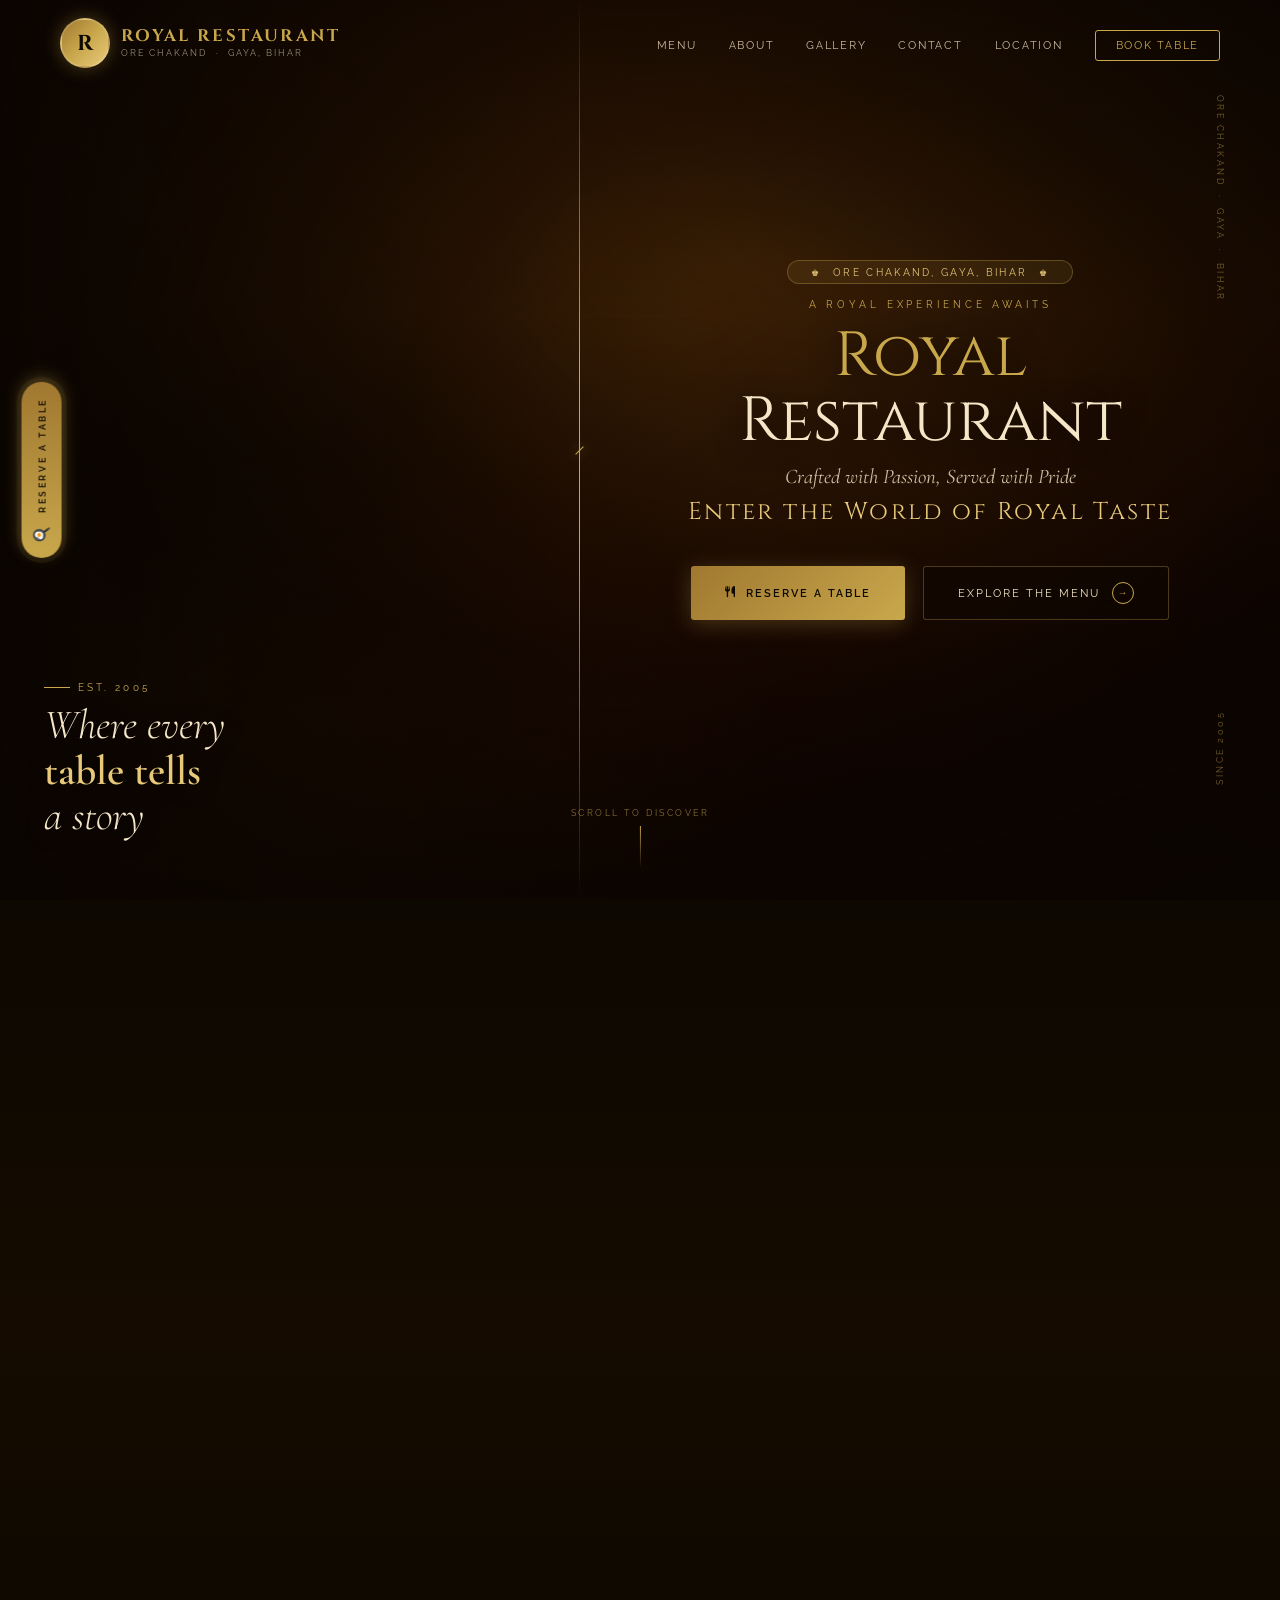
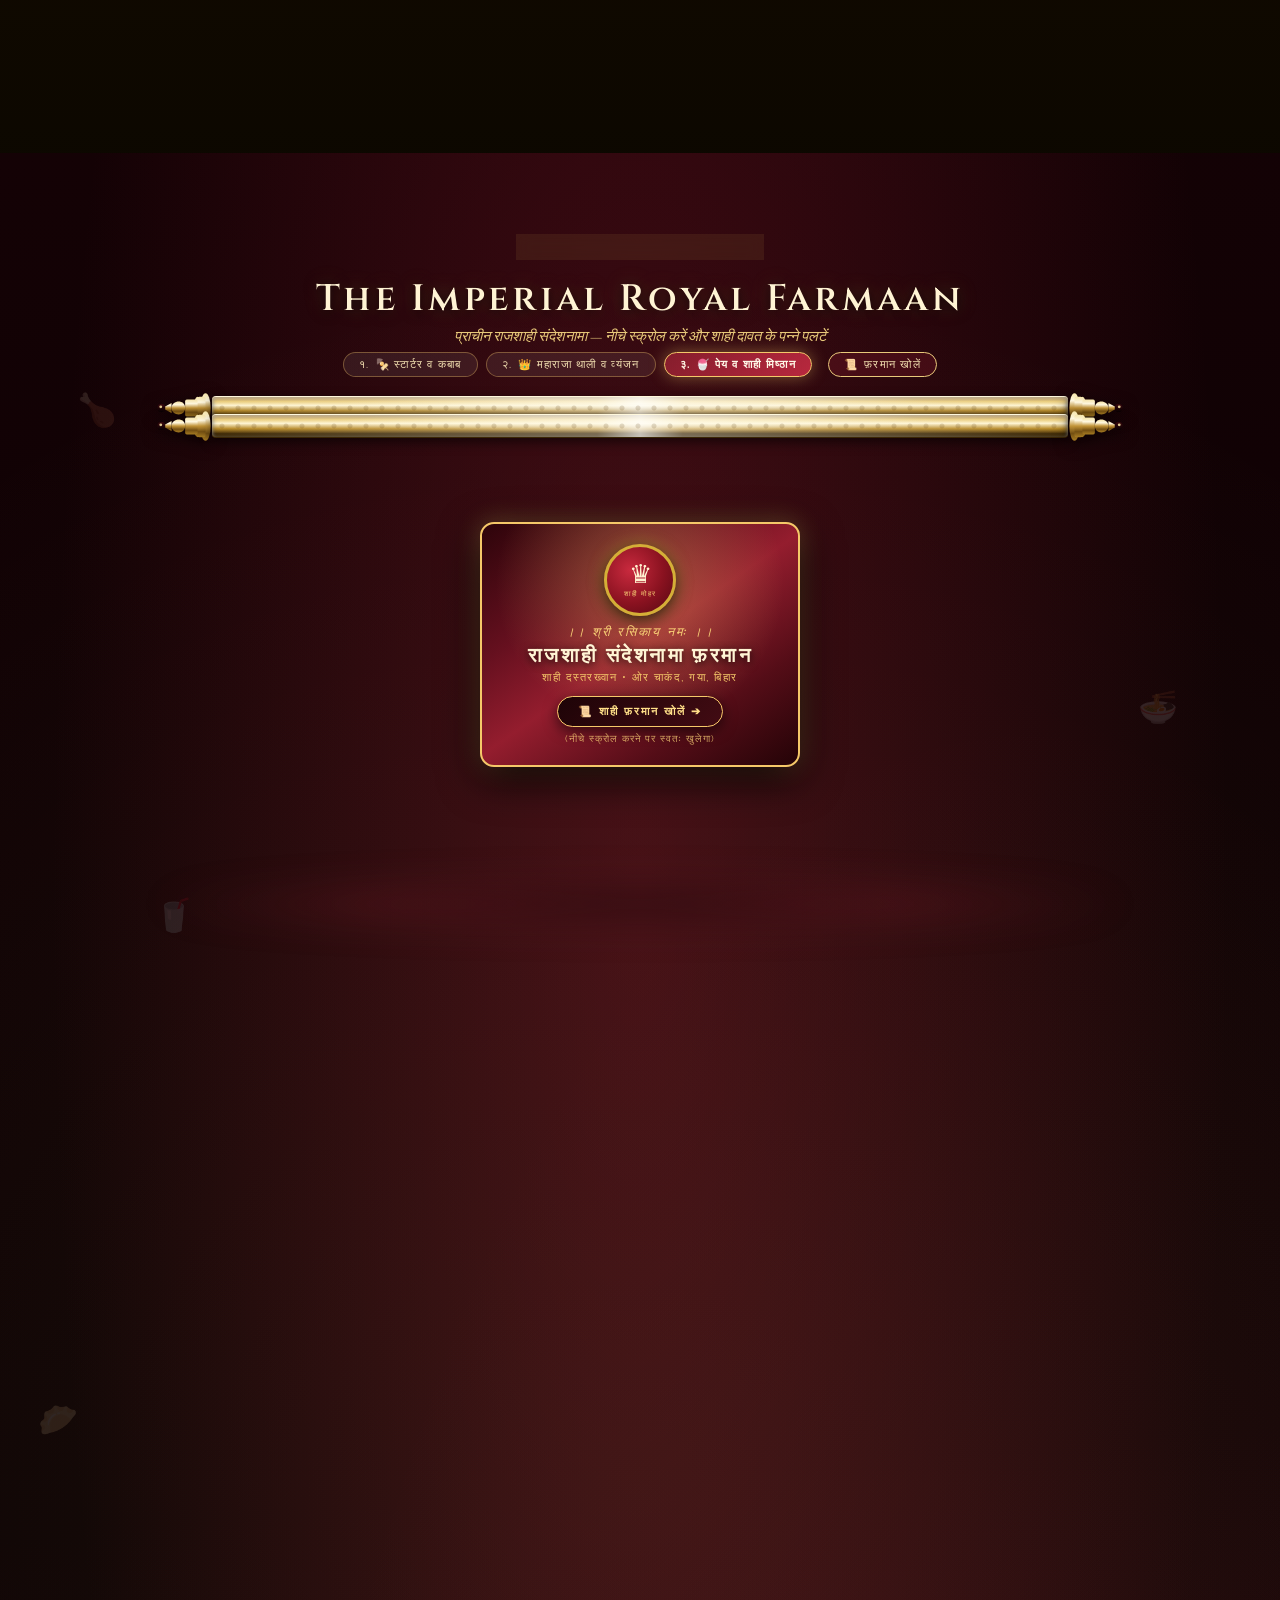
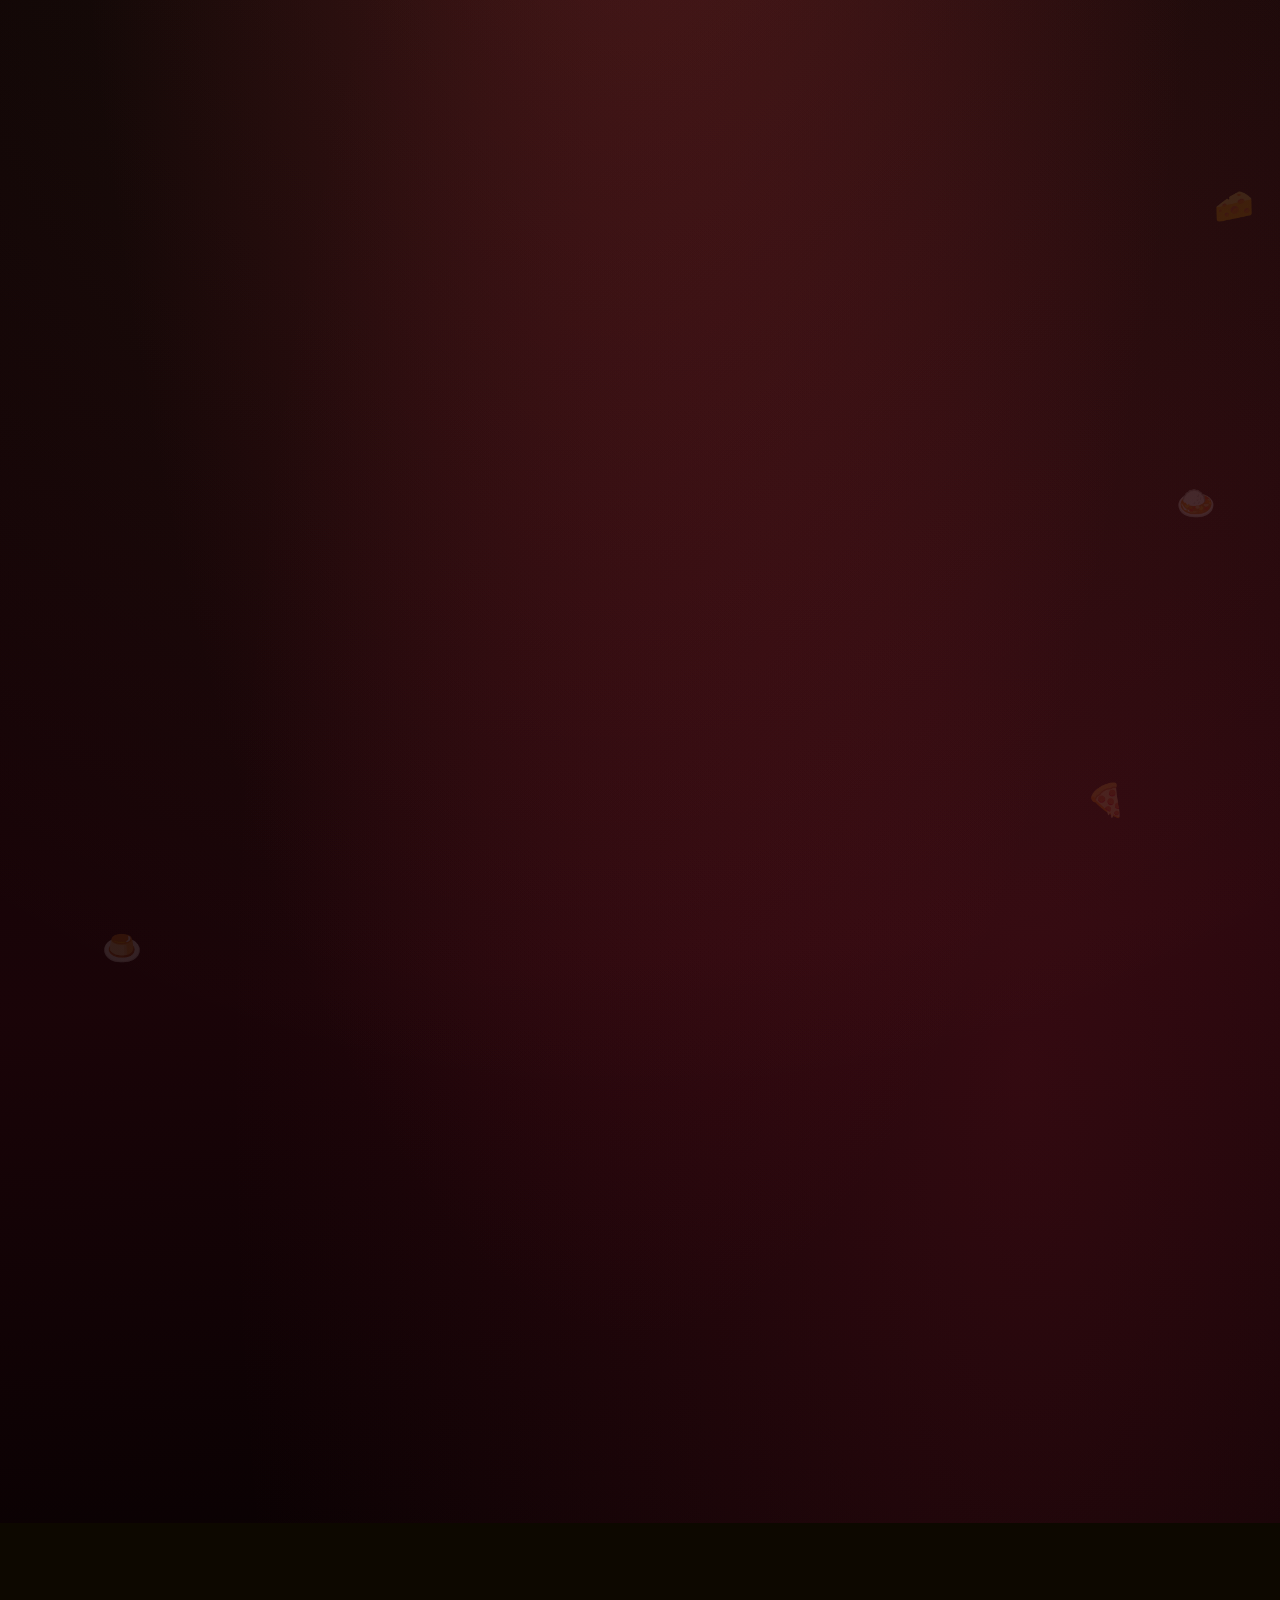
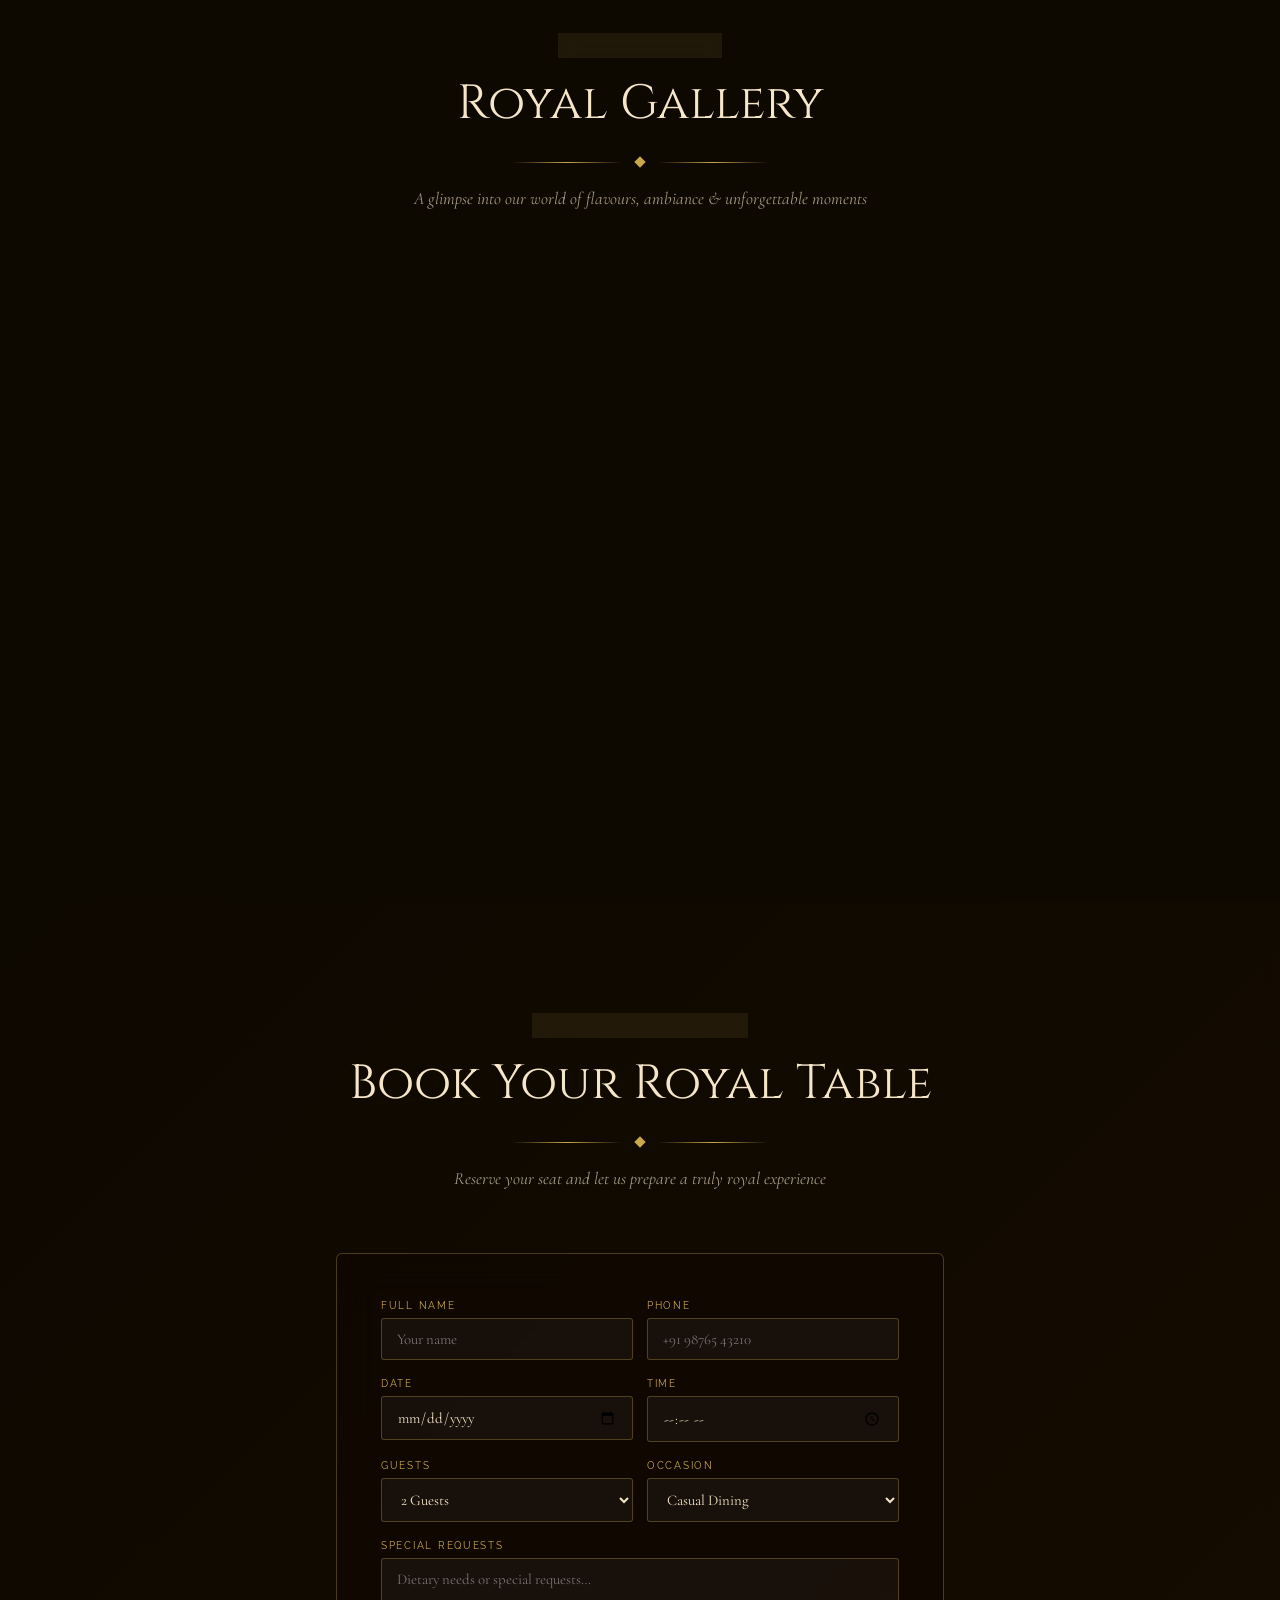
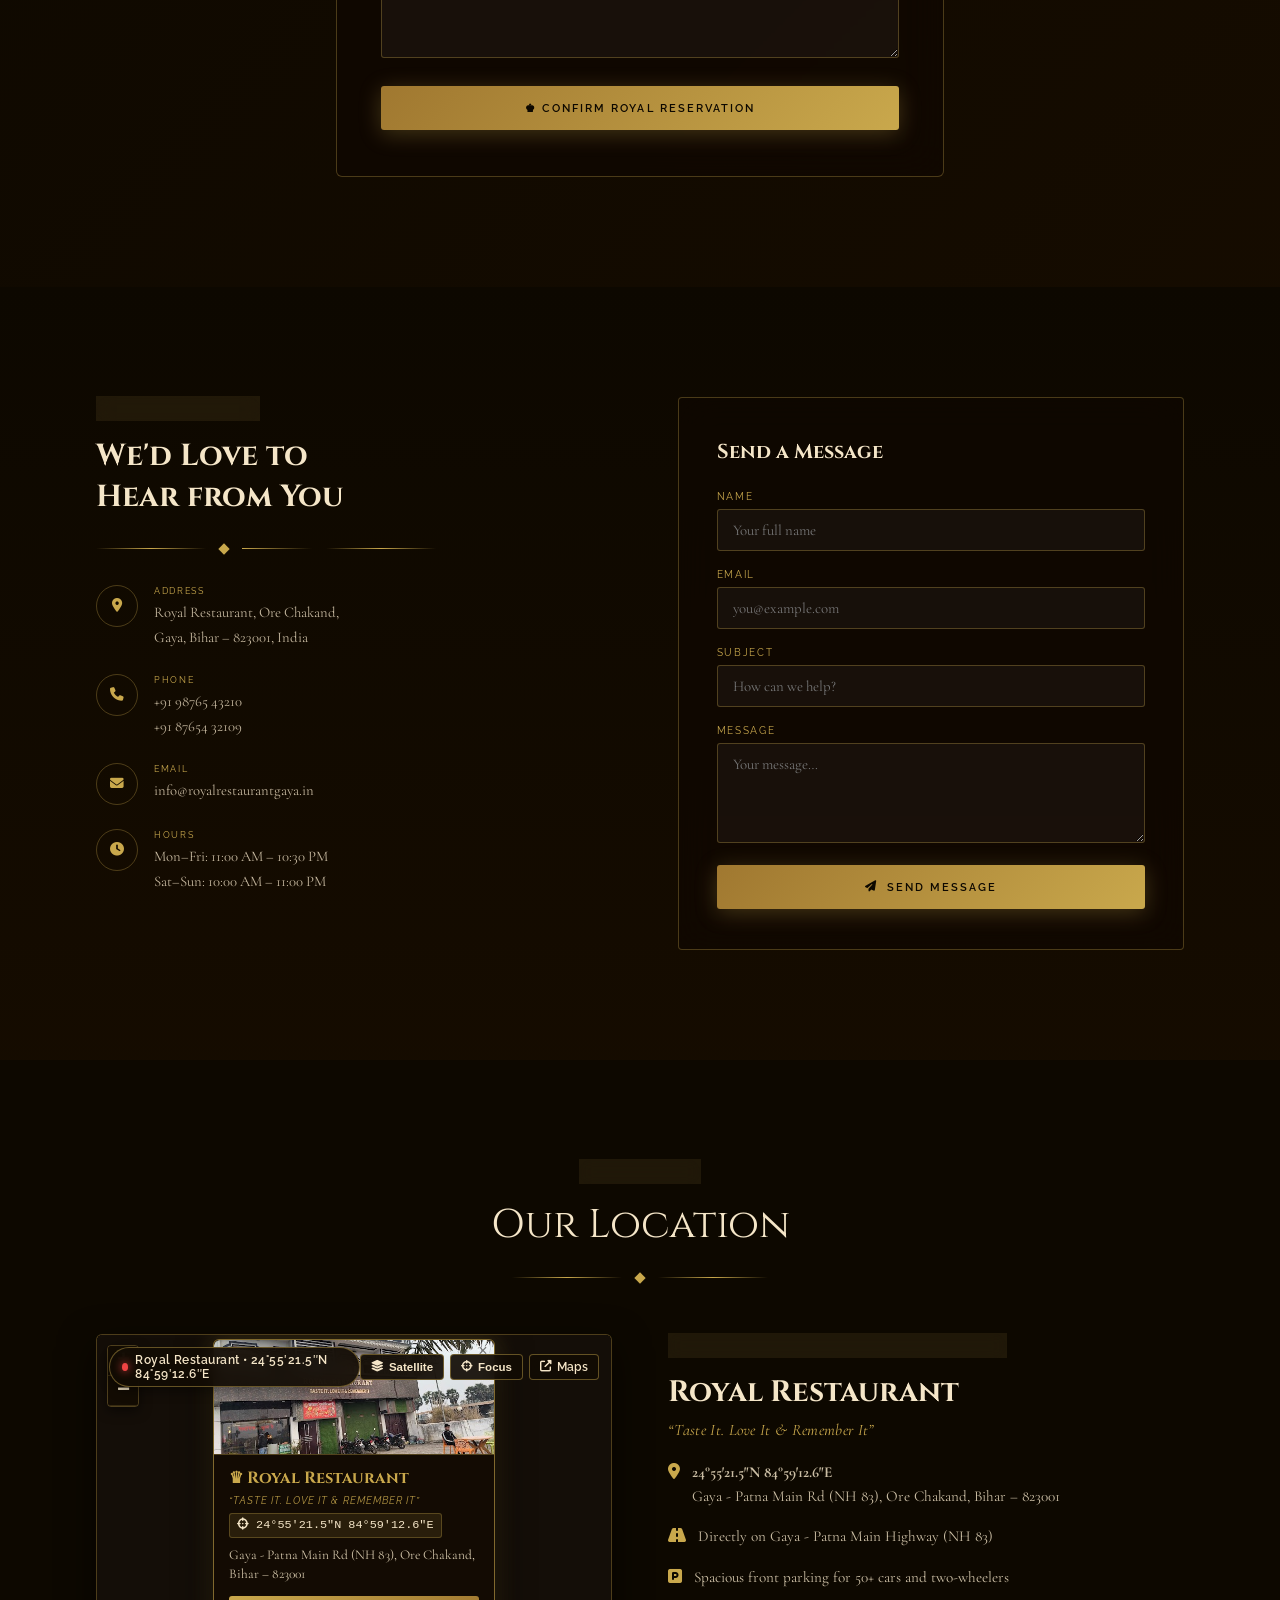
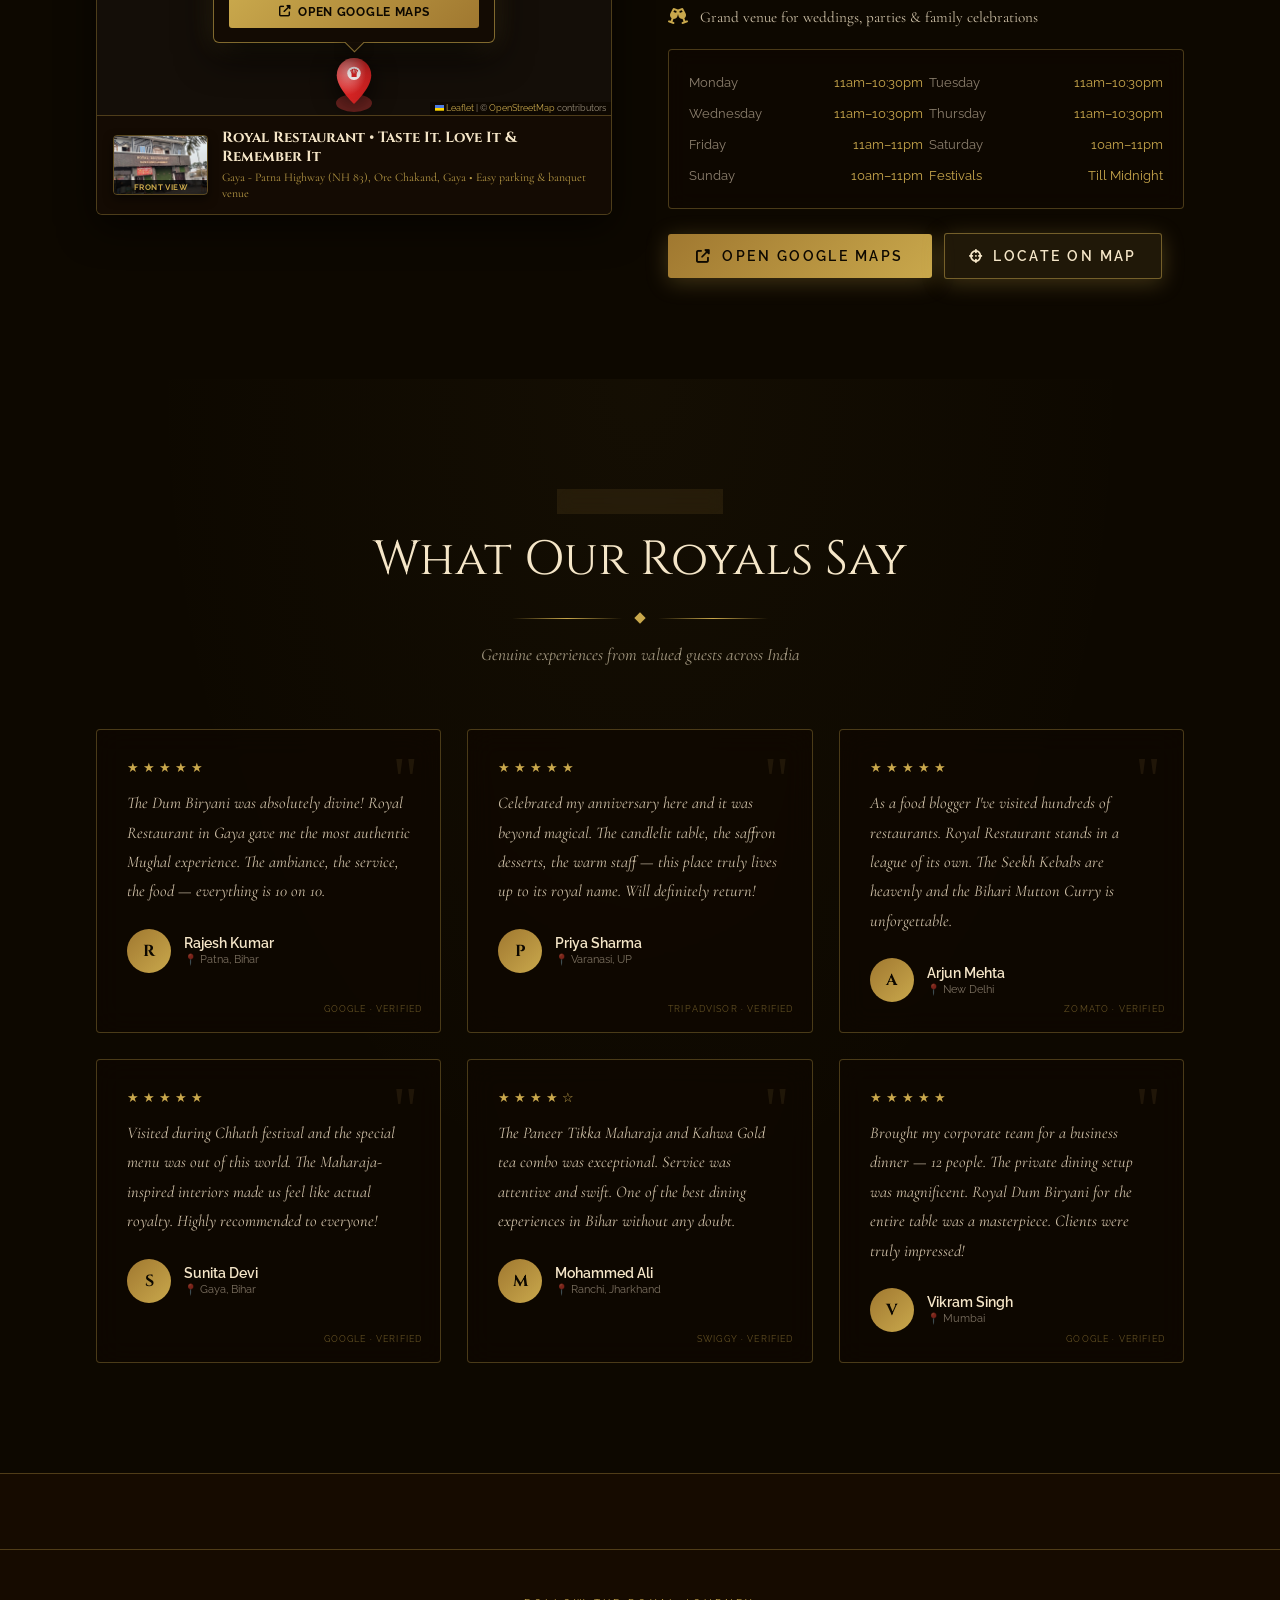
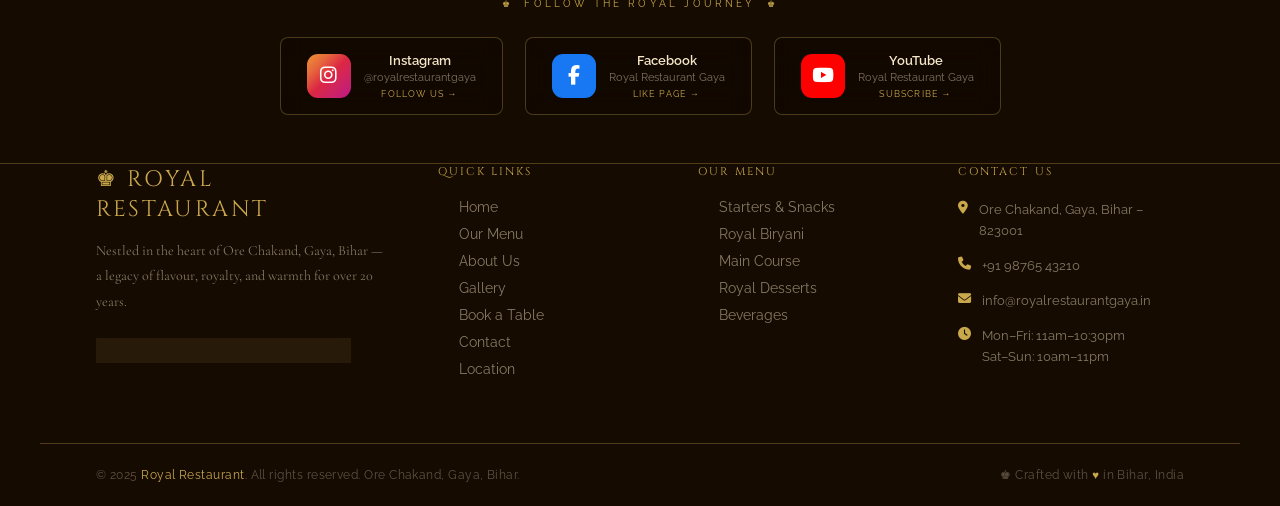
==== commit 0d3bdea2: "Fix location coordinates (24°55'21.5"N 84°59'12.6"E) and Leaflet map zoom" ====
--- a/index.html
+++ b/index.html
@@ -11,6 +11,10 @@
 
 <!-- Font Awesome CDN -->
 <link rel="stylesheet" href="https://cdnjs.cloudflare.com/ajax/libs/font-awesome/6.5.0/css/all.min.css" crossorigin="anonymous" referrerpolicy="no-referrer"/>
+
+<!-- Leaflet Map CSS -->
+<link rel="stylesheet" href="vendor/leaflet.css"/>
+<link rel="stylesheet" href="https://unpkg.com/leaflet@1.9.4/dist/leaflet.css" media="print" onload="this.media='all'"/>
 
 <style>
 /* ── VARIABLES ─────────────────────────────────────────── */
@@ -893,14 +897,64 @@
 
 /* ── LOCATION ──────────────────────────────────────────── */
 #location{padding:100px 0;background:var(--dark)}
-.loc-grid{display:grid;grid-template-columns:1fr 1fr;gap:56px;align-items:center}
-.map-box{position:relative;border-radius:4px;overflow:hidden;border:1px solid var(--gborder)}
-.map-box iframe{width:100%;height:370px;display:block;filter:brightness(.78) sepia(.18) saturate(.9)}
-.loc-info h3{font-family:var(--display);font-size:1.75rem;color:var(--champ);margin-bottom:22px}
-.loc-item{display:flex;align-items:flex-start;gap:12px;margin-bottom:18px}
+.loc-grid{display:grid;grid-template-columns:1fr 1fr;gap:56px;align-items:flex-start}
+.map-box{position:relative;border-radius:6px;overflow:hidden;border:1px solid var(--gborder);box-shadow:0 12px 36px rgba(0,0,0,.6);background:rgba(18,11,4,.95)}
+#restaurant-map{width:100%;height:380px;display:block;background:#140e08;z-index:1}
+.map-top-bar{position:absolute;top:12px;left:12px;right:12px;display:flex;justify-content:space-between;align-items:center;z-index:1000;pointer-events:none}
+.map-live-tag{display:inline-flex;align-items:center;gap:7px;background:rgba(18,11,4,.92);backdrop-filter:blur(8px);border:1px solid rgba(201,168,76,.45);color:var(--champ);font-size:.72rem;font-weight:600;padding:5px 12px;border-radius:20px;letter-spacing:.04em;pointer-events:auto;box-shadow:0 4px 12px rgba(0,0,0,.4)}
+.pulse-dot{width:8px;height:8px;border-radius:50%;background:#ef4444;box-shadow:0 0 8px #ef4444;animation:beaconPulse 1.6s infinite}
+@keyframes beaconPulse{0%,100%{transform:scale(1);opacity:1}50%{transform:scale(1.4);opacity:.6}}
+.map-quick-btns{display:flex;gap:6px;pointer-events:auto}
+.map-tool-btn{background:rgba(18,11,4,.92);backdrop-filter:blur(8px);border:1px solid rgba(201,168,76,.45);color:var(--champ);font-size:.72rem;font-weight:600;padding:5px 10px;border-radius:4px;cursor:pointer;display:inline-flex;align-items:center;gap:5px;transition:var(--ease);text-decoration:none}
+.map-tool-btn:hover,.map-tool-btn.active{background:var(--gold);color:var(--dark);border-color:var(--gold)}
+
+/* Location Photo Strip below Map */
+.loc-photo-strip{display:flex;align-items:center;gap:14px;padding:12px 16px;background:rgba(20,12,4,.96);border-top:1px solid var(--gborder)}
+.loc-photo-img-wrap{position:relative;width:95px;height:60px;border-radius:4px;overflow:hidden;flex-shrink:0;border:1px solid rgba(201,168,76,.4);box-shadow:0 4px 10px rgba(0,0,0,.5)}
+.loc-photo-thumb{width:100%;height:100%;object-fit:cover;display:block;transition:transform .4s ease}
+.loc-photo-img-wrap:hover .loc-photo-thumb{transform:scale(1.08)}
+.loc-photo-badge{position:absolute;bottom:0;left:0;right:0;background:rgba(0,0,0,.78);color:var(--gold);font-size:.5rem;font-weight:700;padding:2px 3px;text-align:center;letter-spacing:.05em;text-transform:uppercase}
+.loc-photo-text strong{display:block;font-family:var(--display);font-size:.92rem;color:var(--champ);margin-bottom:3px}
+.loc-photo-text p{font-size:.74rem;color:rgba(201,168,76,.9);font-family:var(--serif);margin:0;line-height:1.4}
+
+/* Leaflet Customization */
+.leaflet-container{font-family:var(--body)!important}
+.leaflet-bar{border:1px solid var(--gborder)!important;border-radius:4px!important;overflow:hidden;box-shadow:0 4px 12px rgba(0,0,0,.5)!important}
+.leaflet-bar a{background:rgba(20,12,4,.92)!important;color:var(--champ)!important;border-bottom:1px solid rgba(201,168,76,.2)!important}
+.leaflet-bar a:hover{background:var(--gold)!important;color:var(--dark)!important}
+.leaflet-control-attribution{background:rgba(13,8,0,.85)!important;color:rgba(245,230,200,.6)!important;font-size:9px!important}
+.leaflet-control-attribution a{color:var(--gold)!important}
+
+/* Custom Red Marker with glowing pulse */
+.custom-red-pin-marker{background:none!important;border:none!important}
+.red-pin-container{position:relative;width:40px;height:48px}
+.red-pin-pulse{position:absolute;bottom:0;left:50%;margin-left:-18px;margin-bottom:-6px;width:36px;height:18px;background:rgba(239,68,68,.4);border-radius:50%;animation:redPinPulse 1.8s infinite ease-out;pointer-events:none}
+@keyframes redPinPulse{0%{transform:scale(.4);opacity:1}100%{transform:scale(2.4);opacity:0}}
+.red-pin-body{position:relative;width:36px;height:46px;margin:0 auto;filter:drop-shadow(0 6px 12px rgba(0,0,0,.7));transition:transform .3s cubic-bezier(.34,1.56,.64,1);cursor:pointer}
+.red-pin-body svg{display:block;width:100%;height:100%}
+.red-pin-bounce .red-pin-body{animation:markerBounce .8s ease}
+@keyframes markerBounce{0%,100%{transform:translateY(0)}30%{transform:translateY(-14px) scale(1.12)}60%{transform:translateY(-4px) scale(1.04)}80%{transform:translateY(-8px) scale(1.07)}}
+
+/* Luxury Leaflet Popup */
+.leaflet-popup-content-wrapper{background:rgba(20,12,4,.98)!important;backdrop-filter:blur(14px);border:1px solid rgba(201,168,76,.6)!important;border-radius:6px!important;box-shadow:0 12px 36px rgba(0,0,0,.9),0 0 24px rgba(201,168,76,.3)!important;color:var(--champ)!important;padding:0!important;overflow:hidden}
+.leaflet-popup-tip{background:rgba(20,12,4,.98)!important;border:1px solid rgba(201,168,76,.6)!important;border-top:none;border-left:none}
+.leaflet-popup-content{margin:0!important;line-height:1.4!important;width:280px!important}
+.popup-card{overflow:hidden;border-radius:6px}
+.popup-img{width:100%;height:115px;object-fit:cover;display:block;border-bottom:1px solid rgba(201,168,76,.35)}
+.popup-body{padding:12px 15px 14px}
+.popup-head{display:flex;align-items:center;gap:6px;font-family:var(--display);font-size:1.02rem;color:var(--gold);font-weight:700;margin-bottom:3px}
+.popup-badge-sub{font-size:.64rem;color:rgba(201,168,76,.9);letter-spacing:.1em;text-transform:uppercase;margin-bottom:6px;font-style:italic}
+.popup-coord{font-family:monospace;font-size:.74rem;background:rgba(201,168,76,.12);border:1px solid rgba(201,168,76,.3);padding:3px 7px;border-radius:3px;color:var(--champ);margin-bottom:8px;display:inline-block}
+.popup-addr{font-family:var(--serif);font-size:.84rem;color:rgba(245,230,200,.85);margin-bottom:12px;line-height:1.4}
+.popup-cta{display:inline-flex;align-items:center;justify-content:center;gap:7px;width:100%;background:linear-gradient(135deg,var(--gold),var(--gold-dk));color:var(--dark)!important;font-size:.72rem;font-weight:700;letter-spacing:.06em;text-transform:uppercase;padding:8px 12px;border-radius:3px;text-decoration:none;transition:var(--ease);box-sizing:border-box}
+.popup-cta:hover{background:var(--gold-lt);transform:translateY(-1px);box-shadow:0 4px 12px rgba(201,168,76,.45)}
+
+.loc-info h3{font-family:var(--display);font-size:1.85rem;color:var(--champ);margin-bottom:8px}
+.loc-tagline{font-family:var(--serif);font-size:1rem;color:var(--gold);font-style:italic;margin-bottom:20px;letter-spacing:.02em}
+.loc-item{display:flex;align-items:flex-start;gap:12px;margin-bottom:16px}
 .loc-item span{color:var(--gold);margin-top:2px;font-size:1rem}
-.loc-item p{font-family:var(--serif);font-size:.95rem;color:rgba(245,230,200,.78);line-height:1.7}
-.hours{display:grid;grid-template-columns:1fr 1fr;gap:6px;margin-top:24px;padding:22px;background:var(--glass);backdrop-filter:blur(10px);border:1px solid var(--gborder);border-radius:4px}
+.loc-item p{font-family:var(--serif);font-size:.95rem;color:rgba(245,230,200,.82);line-height:1.6}
+.hours{display:grid;grid-template-columns:1fr 1fr;gap:6px;margin-top:20px;padding:20px;background:var(--glass);backdrop-filter:blur(10px);border:1px solid var(--gborder);border-radius:4px}
 .hi{display:flex;justify-content:space-between;padding:5px 0;font-size:.82rem}
 .hi .d{color:rgba(245,230,200,.55)}.hi .t{color:var(--gold);font-family:var(--body)}
 
@@ -1885,16 +1939,44 @@
   </div>
   <div class="wrap">
     <div class="loc-grid">
-      <div class="map-box reveal">
-        <iframe src="https://www.google.com/maps/embed?pb=!1m18!1m12!1m3!1d3624.1!2d84.9947!3d24.7955!2m3!1f0!2f0!3f0!3m2!1i1024!2i768!4f13.1!3m3!1m2!1s0x398d42a3b7f6d6d5%3A0x21e11de65bef0ab0!2sGaya%2C%20Bihar!5e0!3m2!1sen!2sin!4v1693000000000"
-          allowfullscreen loading="lazy" referrerpolicy="no-referrer-when-downgrade" title="Royal Restaurant Location"></iframe>
+      <div class="map-box reveal" id="mapBoxWrap">
+        <div class="map-top-bar">
+          <div class="map-live-tag">
+            <span class="pulse-dot"></span>
+            <span>Royal Restaurant &bull; 24°55&prime;21.5&Prime;N 84°59&prime;12.6&Prime;E</span>
+          </div>
+          <div class="map-quick-btns">
+            <button type="button" class="map-tool-btn" id="mapLayerToggle" onclick="toggleMapLayer()" title="Toggle Satellite / Street View">
+              <i class="fas fa-layer-group"></i> Satellite
+            </button>
+            <button type="button" class="map-tool-btn" onclick="focusAndGetDirections()" title="Focus on Restaurant Pin">
+              <i class="fas fa-crosshairs"></i> Focus
+            </button>
+            <a href="https://www.google.com/maps?q=24.922639,84.986833" target="_blank" class="map-tool-btn" title="Open 24°55'21.5&quot;N 84°59'12.6&quot;E in Google Maps">
+              <i class="fas fa-external-link-alt"></i> Maps
+            </a>
+          </div>
+        </div>
+        <div id="restaurant-map"></div>
+        <div class="loc-photo-strip">
+          <div class="loc-photo-img-wrap">
+            <img src="images/royal-restaurant-front.jpg" alt="Royal Restaurant Exterior" class="loc-photo-thumb" />
+            <span class="loc-photo-badge">Front View</span>
+          </div>
+          <div class="loc-photo-text">
+            <strong>Royal Restaurant &bull; Taste It. Love It &amp; Remember It</strong>
+            <p>Gaya - Patna Highway (NH 83), Ore Chakand, Gaya &bull; Easy parking &amp; banquet venue</p>
+          </div>
+        </div>
       </div>
       <div class="loc-info reveal">
-        <div class="pill"><span class="crown">&#9818;</span> Royal Restaurant</div>
-        <h3>Ore Chakand, Gaya</h3>
-        <div class="loc-item"><span><i class="fas fa-map-pin"></i></span><p>Royal Restaurant, Ore Chakand<br/>Gaya, Bihar – 823001, India</p></div>
-        <div class="loc-item"><span><i class="fas fa-train"></i></span><p>10 min from Gaya Junction Railway Station</p></div>
-        <div class="loc-item"><span><i class="fas fa-parking"></i></span><p>Free parking for 50+ vehicles</p></div>
+        <div class="pill"><span class="crown">&#9818;</span> Highway Fine Dining &amp; Celebrations</div>
+        <h3>Royal Restaurant</h3>
+        <p class="loc-tagline">&ldquo;Taste It. Love It &amp; Remember It&rdquo;</p>
+        <div class="loc-item"><span><i class="fas fa-map-marker-alt"></i></span><p><strong>24°55&prime;21.5&Prime;N 84°59&prime;12.6&Prime;E</strong><br/>Gaya - Patna Main Rd (NH 83), Ore Chakand, Bihar – 823001</p></div>
+        <div class="loc-item"><span><i class="fas fa-road"></i></span><p>Directly on Gaya - Patna Main Highway (NH 83)</p></div>
+        <div class="loc-item"><span><i class="fas fa-parking"></i></span><p>Spacious front parking for 50+ cars and two-wheelers</p></div>
+        <div class="loc-item"><span><i class="fas fa-glass-cheers"></i></span><p>Grand venue for weddings, parties &amp; family celebrations</p></div>
         <div class="hours">
           <div class="hi"><span class="d">Monday</span><span class="t">11am–10:30pm</span></div>
           <div class="hi"><span class="d">Tuesday</span><span class="t">11am–10:30pm</span></div>
@@ -1905,9 +1987,14 @@
           <div class="hi"><span class="d">Sunday</span><span class="t">10am–11pm</span></div>
           <div class="hi" style="color:var(--gold)"><span class="d" style="color:var(--gold)">Festivals</span><span class="t">Till Midnight</span></div>
         </div>
-        <a href="https://maps.google.com?q=Gaya+Bihar" target="_blank" class="btn-gold" style="margin-top:24px;display:inline-flex">
-          <i class="fas fa-directions"></i> Get Directions
-        </a>
+        <div style="margin-top:24px;display:flex;gap:12px;flex-wrap:wrap;align-items:center">
+          <a href="https://www.google.com/maps?q=24.922639,84.986833" target="_blank" class="btn-gold" id="btnGetDirections" style="display:inline-flex;align-items:center;gap:10px;padding:14px 28px;font-size:.85rem;text-decoration:none">
+            <i class="fas fa-external-link-alt"></i> Open Google Maps
+          </a>
+          <button type="button" onclick="focusAndGetDirections()" class="btn-gold" id="btnFocusMap" style="border:1px solid rgba(201,168,76,.5);background:rgba(201,168,76,.1);color:var(--champ);cursor:pointer;display:inline-flex;align-items:center;gap:8px;padding:14px 24px;font-size:.85rem">
+            <i class="fas fa-crosshairs"></i> Locate On Map
+          </button>
+        </div>
       </div>
     </div>
   </div>
@@ -2833,5 +2920,181 @@
 }
 </script>
 
+<!-- Leaflet JS -->
+<script src="vendor/leaflet.js"></script>
+<script>
+// ══════════════════════════ INTERACTIVE MAP ══════════════════════════
+(function() {
+  // Exact GPS Coordinates: 24°55'21.5"N 84°59'12.6"E
+  var RESTAURANT_LAT = 24.922639;
+  var RESTAURANT_LNG = 84.986833;
+  var RESTAURANT_DMS = '24°55\'21.5"N 84°59\'12.6"E';
+  var INITIAL_ZOOM = 16;
+  var FOCUS_ZOOM = 17;
+  var mapEl = document.getElementById('restaurant-map');
+  if (!mapEl || typeof L === 'undefined') return;
+
+  var map = L.map('restaurant-map', {
+    center: [RESTAURANT_LAT, RESTAURANT_LNG],
+    zoom: INITIAL_ZOOM,
+    minZoom: 11,
+    maxZoom: 18,
+    zoomControl: true,
+    scrollWheelZoom: true,
+    attributionControl: true
+  });
+
+  // OpenStreetMap (Complete highway & street network, all zoom levels without missing tiles)
+  var streetLayer = L.tileLayer('https://tile.openstreetmap.org/{z}/{x}/{y}.png', {
+    attribution: '&copy; <a href="https://www.openstreetmap.org/copyright" target="_blank">OpenStreetMap</a> contributors',
+    maxNativeZoom: 18,
+    maxZoom: 18
+  });
+
+  // Esri World Imagery (Aerial photography; maxNativeZoom: 16 auto-scales higher zooms so 'Map data not available' never appears)
+  var satLayer = L.tileLayer('https://server.arcgisonline.com/ArcGIS/rest/services/World_Imagery/MapServer/tile/{z}/{y}/{x}', {
+    attribution: '&copy; <a href="https://www.esri.com/" target="_blank">Esri</a> Satellite',
+    maxNativeZoom: 16,
+    maxZoom: 18
+  });
+
+  streetLayer.addTo(map);
+  var currentLayer = 'street';
+
+  window.toggleMapLayer = function() {
+    var btn = document.getElementById('mapLayerToggle');
+    if (currentLayer === 'street') {
+      map.removeLayer(streetLayer);
+      satLayer.addTo(map);
+      currentLayer = 'sat';
+      if (btn) {
+        btn.innerHTML = '<i class="fas fa-map"></i> Street';
+        btn.classList.add('active');
+      }
+    } else {
+      map.removeLayer(satLayer);
+      streetLayer.addTo(map);
+      currentLayer = 'street';
+      if (btn) {
+        btn.innerHTML = '<i class="fas fa-layer-group"></i> Satellite';
+        btn.classList.remove('active');
+      }
+    }
+  };
+
+  // Custom red SVG pin marker
+  var redPinSvg = '<div class="red-pin-container">' +
+    '<div class="red-pin-pulse"></div>' +
+    '<div class="red-pin-body">' +
+      '<svg viewBox="0 0 36 48" xmlns="http://www.w3.org/2000/svg">' +
+        '<defs>' +
+          '<linearGradient id="pinGrad" x1="0%" y1="0%" x2="100%" y2="100%">' +
+            '<stop offset="0%" style="stop-color:#ef4444"/>' +
+            '<stop offset="50%" style="stop-color:#dc2626"/>' +
+            '<stop offset="100%" style="stop-color:#b91c1c"/>' +
+          '</linearGradient>' +
+          '<radialGradient id="pinShine" cx="35%" cy="30%" r="50%">' +
+            '<stop offset="0%" style="stop-color:rgba(255,255,255,0.45)"/>' +
+            '<stop offset="100%" style="stop-color:rgba(255,255,255,0)"/>' +
+          '</radialGradient>' +
+        '</defs>' +
+        '<path d="M18 0C8.06 0 0 8.06 0 18c0 13.5 18 30 18 30s18-16.5 18-30C36 8.06 27.94 0 18 0z" fill="url(#pinGrad)"/>' +
+        '<path d="M18 0C8.06 0 0 8.06 0 18c0 13.5 18 30 18 30s18-16.5 18-30C36 8.06 27.94 0 18 0z" fill="url(#pinShine)"/>' +
+        '<circle cx="18" cy="16" r="7" fill="white" opacity="0.95"/>' +
+        '<text x="18" y="20" text-anchor="middle" font-size="11" font-weight="bold" fill="#dc2626" font-family="Cinzel,serif">♛</text>' +
+      '</svg>' +
+    '</div>' +
+  '</div>';
+
+  var redPinIcon = L.divIcon({
+    html: redPinSvg,
+    className: 'custom-red-pin-marker',
+    iconSize: [40, 48],
+    iconAnchor: [20, 48],
+    popupAnchor: [0, -50]
+  });
+
+  var marker = L.marker([RESTAURANT_LAT, RESTAURANT_LNG], {
+    icon: redPinIcon,
+    title: 'Royal Restaurant - ' + RESTAURANT_DMS
+  }).addTo(map);
+
+  // Luxury popup content with real restaurant exterior photo
+  var popupHtml =
+    '<div class="popup-card">' +
+      '<img src="images/royal-restaurant-front.jpg" class="popup-img" alt="Royal Restaurant Front View" />' +
+      '<div class="popup-body">' +
+        '<div class="popup-head">♛ Royal Restaurant</div>' +
+        '<div class="popup-badge-sub">&ldquo;Taste It. Love It &amp; Remember It&rdquo;</div>' +
+        '<div class="popup-coord"><i class="fas fa-crosshairs"></i> ' + RESTAURANT_DMS + '</div>' +
+        '<div class="popup-addr">Gaya - Patna Main Rd (NH 83), Ore Chakand, Bihar – 823001</div>' +
+        '<a class="popup-cta" href="https://www.google.com/maps?q=24.922639,84.986833" target="_blank">' +
+          '<i class="fas fa-external-link-alt"></i> Open Google Maps' +
+        '</a>' +
+      '</div>' +
+    '</div>';
+
+  marker.bindPopup(popupHtml, {
+    maxWidth: 300,
+    minWidth: 260,
+    closeButton: true,
+    className: ''
+  });
+
+  // Bounce the pin on initial load
+  setTimeout(function() {
+    var pinEl = document.querySelector('.red-pin-container');
+    if (pinEl) {
+      pinEl.classList.add('red-pin-bounce');
+      setTimeout(function() { pinEl.classList.remove('red-pin-bounce'); }, 900);
+    }
+  }, 1200);
+
+  // Open popup after a moment
+  setTimeout(function() {
+    marker.openPopup();
+  }, 2000);
+
+  // Focus and Get Directions function (smooth zoom-in + open popup)
+  window.focusAndGetDirections = function() {
+    // Scroll the location section into view smoothly
+    var locSection = document.getElementById('location');
+    if (locSection) {
+      locSection.scrollIntoView({ behavior: 'smooth', block: 'start' });
+    }
+
+    // After scroll completes, fly to the marker with smooth animation
+    setTimeout(function() {
+      map.flyTo([RESTAURANT_LAT, RESTAURANT_LNG], FOCUS_ZOOM, {
+        duration: 1.8,
+        easeLinearity: 0.25
+      });
+
+      // Bounce marker and open popup after fly animation
+      setTimeout(function() {
+        var pinEl = document.querySelector('.red-pin-container');
+        if (pinEl) {
+          pinEl.classList.add('red-pin-bounce');
+          setTimeout(function() { pinEl.classList.remove('red-pin-bounce'); }, 900);
+        }
+        marker.openPopup();
+      }, 1900);
+    }, 600);
+  };
+
+  // Invalidate map size when it becomes visible (reveal animation)
+  var mapObs = new IntersectionObserver(function(entries) {
+    entries.forEach(function(entry) {
+      if (entry.isIntersecting) {
+        setTimeout(function() { map.invalidateSize(); }, 300);
+        mapObs.unobserve(entry.target);
+      }
+    });
+  }, { threshold: 0.1 });
+  mapObs.observe(mapEl);
+
+})();
+</script>
+
 </body>
 </html>
--- a/vendor/leaflet.css
+++ b/vendor/leaflet.css
@@ -0,0 +1,661 @@
+/* required styles */
+
+.leaflet-pane,
+.leaflet-tile,
+.leaflet-marker-icon,
+.leaflet-marker-shadow,
+.leaflet-tile-container,
+.leaflet-pane > svg,
+.leaflet-pane > canvas,
+.leaflet-zoom-box,
+.leaflet-image-layer,
+.leaflet-layer {
+	position: absolute;
+	left: 0;
+	top: 0;
+	}
+.leaflet-container {
+	overflow: hidden;
+	}
+.leaflet-tile,
+.leaflet-marker-icon,
+.leaflet-marker-shadow {
+	-webkit-user-select: none;
+	   -moz-user-select: none;
+	        user-select: none;
+	  -webkit-user-drag: none;
+	}
+/* Prevents IE11 from highlighting tiles in blue */
+.leaflet-tile::selection {
+	background: transparent;
+}
+/* Safari renders non-retina tile on retina better with this, but Chrome is worse */
+.leaflet-safari .leaflet-tile {
+	image-rendering: -webkit-optimize-contrast;
+	}
+/* hack that prevents hw layers "stretching" when loading new tiles */
+.leaflet-safari .leaflet-tile-container {
+	width: 1600px;
+	height: 1600px;
+	-webkit-transform-origin: 0 0;
+	}
+.leaflet-marker-icon,
+.leaflet-marker-shadow {
+	display: block;
+	}
+/* .leaflet-container svg: reset svg max-width decleration shipped in Joomla! (joomla.org) 3.x */
+/* .leaflet-container img: map is broken in FF if you have max-width: 100% on tiles */
+.leaflet-container .leaflet-overlay-pane svg {
+	max-width: none !important;
+	max-height: none !important;
+	}
+.leaflet-container .leaflet-marker-pane img,
+.leaflet-container .leaflet-shadow-pane img,
+.leaflet-container .leaflet-tile-pane img,
+.leaflet-container img.leaflet-image-layer,
+.leaflet-container .leaflet-tile {
+	max-width: none !important;
+	max-height: none !important;
+	width: auto;
+	padding: 0;
+	}
+
+.leaflet-container img.leaflet-tile {
+	/* See: https://bugs.chromium.org/p/chromium/issues/detail?id=600120 */
+	mix-blend-mode: plus-lighter;
+}
+
+.leaflet-container.leaflet-touch-zoom {
+	-ms-touch-action: pan-x pan-y;
+	touch-action: pan-x pan-y;
+	}
+.leaflet-container.leaflet-touch-drag {
+	-ms-touch-action: pinch-zoom;
+	/* Fallback for FF which doesn't support pinch-zoom */
+	touch-action: none;
+	touch-action: pinch-zoom;
+}
+.leaflet-container.leaflet-touch-drag.leaflet-touch-zoom {
+	-ms-touch-action: none;
+	touch-action: none;
+}
+.leaflet-container {
+	-webkit-tap-highlight-color: transparent;
+}
+.leaflet-container a {
+	-webkit-tap-highlight-color: rgba(51, 181, 229, 0.4);
+}
+.leaflet-tile {
+	filter: inherit;
+	visibility: hidden;
+	}
+.leaflet-tile-loaded {
+	visibility: inherit;
+	}
+.leaflet-zoom-box {
+	width: 0;
+	height: 0;
+	-moz-box-sizing: border-box;
+	     box-sizing: border-box;
+	z-index: 800;
+	}
+/* workaround for https://bugzilla.mozilla.org/show_bug.cgi?id=888319 */
+.leaflet-overlay-pane svg {
+	-moz-user-select: none;
+	}
+
+.leaflet-pane         { z-index: 400; }
+
+.leaflet-tile-pane    { z-index: 200; }
+.leaflet-overlay-pane { z-index: 400; }
+.leaflet-shadow-pane  { z-index: 500; }
+.leaflet-marker-pane  { z-index: 600; }
+.leaflet-tooltip-pane   { z-index: 650; }
+.leaflet-popup-pane   { z-index: 700; }
+
+.leaflet-map-pane canvas { z-index: 100; }
+.leaflet-map-pane svg    { z-index: 200; }
+
+.leaflet-vml-shape {
+	width: 1px;
+	height: 1px;
+	}
+.lvml {
+	behavior: url(#default#VML);
+	display: inline-block;
+	position: absolute;
+	}
+
+
+/* control positioning */
+
+.leaflet-control {
+	position: relative;
+	z-index: 800;
+	pointer-events: visiblePainted; /* IE 9-10 doesn't have auto */
+	pointer-events: auto;
+	}
+.leaflet-top,
+.leaflet-bottom {
+	position: absolute;
+	z-index: 1000;
+	pointer-events: none;
+	}
+.leaflet-top {
+	top: 0;
+	}
+.leaflet-right {
+	right: 0;
+	}
+.leaflet-bottom {
+	bottom: 0;
+	}
+.leaflet-left {
+	left: 0;
+	}
+.leaflet-control {
+	float: left;
+	clear: both;
+	}
+.leaflet-right .leaflet-control {
+	float: right;
+	}
+.leaflet-top .leaflet-control {
+	margin-top: 10px;
+	}
+.leaflet-bottom .leaflet-control {
+	margin-bottom: 10px;
+	}
+.leaflet-left .leaflet-control {
+	margin-left: 10px;
+	}
+.leaflet-right .leaflet-control {
+	margin-right: 10px;
+	}
+
+
+/* zoom and fade animations */
+
+.leaflet-fade-anim .leaflet-popup {
+	opacity: 0;
+	-webkit-transition: opacity 0.2s linear;
+	   -moz-transition: opacity 0.2s linear;
+	        transition: opacity 0.2s linear;
+	}
+.leaflet-fade-anim .leaflet-map-pane .leaflet-popup {
+	opacity: 1;
+	}
+.leaflet-zoom-animated {
+	-webkit-transform-origin: 0 0;
+	    -ms-transform-origin: 0 0;
+	        transform-origin: 0 0;
+	}
+svg.leaflet-zoom-animated {
+	will-change: transform;
+}
+
+.leaflet-zoom-anim .leaflet-zoom-animated {
+	-webkit-transition: -webkit-transform 0.25s cubic-bezier(0,0,0.25,1);
+	   -moz-transition:    -moz-transform 0.25s cubic-bezier(0,0,0.25,1);
+	        transition:         transform 0.25s cubic-bezier(0,0,0.25,1);
+	}
+.leaflet-zoom-anim .leaflet-tile,
+.leaflet-pan-anim .leaflet-tile {
+	-webkit-transition: none;
+	   -moz-transition: none;
+	        transition: none;
+	}
+
+.leaflet-zoom-anim .leaflet-zoom-hide {
+	visibility: hidden;
+	}
+
+
+/* cursors */
+
+.leaflet-interactive {
+	cursor: pointer;
+	}
+.leaflet-grab {
+	cursor: -webkit-grab;
+	cursor:    -moz-grab;
+	cursor:         grab;
+	}
+.leaflet-crosshair,
+.leaflet-crosshair .leaflet-interactive {
+	cursor: crosshair;
+	}
+.leaflet-popup-pane,
+.leaflet-control {
+	cursor: auto;
+	}
+.leaflet-dragging .leaflet-grab,
+.leaflet-dragging .leaflet-grab .leaflet-interactive,
+.leaflet-dragging .leaflet-marker-draggable {
+	cursor: move;
+	cursor: -webkit-grabbing;
+	cursor:    -moz-grabbing;
+	cursor:         grabbing;
+	}
+
+/* marker & overlays interactivity */
+.leaflet-marker-icon,
+.leaflet-marker-shadow,
+.leaflet-image-layer,
+.leaflet-pane > svg path,
+.leaflet-tile-container {
+	pointer-events: none;
+	}
+
+.leaflet-marker-icon.leaflet-interactive,
+.leaflet-image-layer.leaflet-interactive,
+.leaflet-pane > svg path.leaflet-interactive,
+svg.leaflet-image-layer.leaflet-interactive path {
+	pointer-events: visiblePainted; /* IE 9-10 doesn't have auto */
+	pointer-events: auto;
+	}
+
+/* visual tweaks */
+
+.leaflet-container {
+	background: #ddd;
+	outline-offset: 1px;
+	}
+.leaflet-container a {
+	color: #0078A8;
+	}
+.leaflet-zoom-box {
+	border: 2px dotted #38f;
+	background: rgba(255,255,255,0.5);
+	}
+
+
+/* general typography */
+.leaflet-container {
+	font-family: "Helvetica Neue", Arial, Helvetica, sans-serif;
+	font-size: 12px;
+	font-size: 0.75rem;
+	line-height: 1.5;
+	}
+
+
+/* general toolbar styles */
+
+.leaflet-bar {
+	box-shadow: 0 1px 5px rgba(0,0,0,0.65);
+	border-radius: 4px;
+	}
+.leaflet-bar a {
+	background-color: #fff;
+	border-bottom: 1px solid #ccc;
+	width: 26px;
+	height: 26px;
+	line-height: 26px;
+	display: block;
+	text-align: center;
+	text-decoration: none;
+	color: black;
+	}
+.leaflet-bar a,
+.leaflet-control-layers-toggle {
+	background-position: 50% 50%;
+	background-repeat: no-repeat;
+	display: block;
+	}
+.leaflet-bar a:hover,
+.leaflet-bar a:focus {
+	background-color: #f4f4f4;
+	}
+.leaflet-bar a:first-child {
+	border-top-left-radius: 4px;
+	border-top-right-radius: 4px;
+	}
+.leaflet-bar a:last-child {
+	border-bottom-left-radius: 4px;
+	border-bottom-right-radius: 4px;
+	border-bottom: none;
+	}
+.leaflet-bar a.leaflet-disabled {
+	cursor: default;
+	background-color: #f4f4f4;
+	color: #bbb;
+	}
+
+.leaflet-touch .leaflet-bar a {
+	width: 30px;
+	height: 30px;
+	line-height: 30px;
+	}
+.leaflet-touch .leaflet-bar a:first-child {
+	border-top-left-radius: 2px;
+	border-top-right-radius: 2px;
+	}
+.leaflet-touch .leaflet-bar a:last-child {
+	border-bottom-left-radius: 2px;
+	border-bottom-right-radius: 2px;
+	}
+
+/* zoom control */
+
+.leaflet-control-zoom-in,
+.leaflet-control-zoom-out {
+	font: bold 18px 'Lucida Console', Monaco, monospace;
+	text-indent: 1px;
+	}
+
+.leaflet-touch .leaflet-control-zoom-in, .leaflet-touch .leaflet-control-zoom-out  {
+	font-size: 22px;
+	}
+
+
+/* layers control */
+
+.leaflet-control-layers {
+	box-shadow: 0 1px 5px rgba(0,0,0,0.4);
+	background: #fff;
+	border-radius: 5px;
+	}
+.leaflet-control-layers-toggle {
+	background-image: url(images/layers.png);
+	width: 36px;
+	height: 36px;
+	}
+.leaflet-retina .leaflet-control-layers-toggle {
+	background-image: url(images/layers-2x.png);
+	background-size: 26px 26px;
+	}
+.leaflet-touch .leaflet-control-layers-toggle {
+	width: 44px;
+	height: 44px;
+	}
+.leaflet-control-layers .leaflet-control-layers-list,
+.leaflet-control-layers-expanded .leaflet-control-layers-toggle {
+	display: none;
+	}
+.leaflet-control-layers-expanded .leaflet-control-layers-list {
+	display: block;
+	position: relative;
+	}
+.leaflet-control-layers-expanded {
+	padding: 6px 10px 6px 6px;
+	color: #333;
+	background: #fff;
+	}
+.leaflet-control-layers-scrollbar {
+	overflow-y: scroll;
+	overflow-x: hidden;
+	padding-right: 5px;
+	}
+.leaflet-control-layers-selector {
+	margin-top: 2px;
+	position: relative;
+	top: 1px;
+	}
+.leaflet-control-layers label {
+	display: block;
+	font-size: 13px;
+	font-size: 1.08333em;
+	}
+.leaflet-control-layers-separator {
+	height: 0;
+	border-top: 1px solid #ddd;
+	margin: 5px -10px 5px -6px;
+	}
+
+/* Default icon URLs */
+.leaflet-default-icon-path { /* used only in path-guessing heuristic, see L.Icon.Default */
+	background-image: url(images/marker-icon.png);
+	}
+
+
+/* attribution and scale controls */
+
+.leaflet-container .leaflet-control-attribution {
+	background: #fff;
+	background: rgba(255, 255, 255, 0.8);
+	margin: 0;
+	}
+.leaflet-control-attribution,
+.leaflet-control-scale-line {
+	padding: 0 5px;
+	color: #333;
+	line-height: 1.4;
+	}
+.leaflet-control-attribution a {
+	text-decoration: none;
+	}
+.leaflet-control-attribution a:hover,
+.leaflet-control-attribution a:focus {
+	text-decoration: underline;
+	}
+.leaflet-attribution-flag {
+	display: inline !important;
+	vertical-align: baseline !important;
+	width: 1em;
+	height: 0.6669em;
+	}
+.leaflet-left .leaflet-control-scale {
+	margin-left: 5px;
+	}
+.leaflet-bottom .leaflet-control-scale {
+	margin-bottom: 5px;
+	}
+.leaflet-control-scale-line {
+	border: 2px solid #777;
+	border-top: none;
+	line-height: 1.1;
+	padding: 2px 5px 1px;
+	white-space: nowrap;
+	-moz-box-sizing: border-box;
+	     box-sizing: border-box;
+	background: rgba(255, 255, 255, 0.8);
+	text-shadow: 1px 1px #fff;
+	}
+.leaflet-control-scale-line:not(:first-child) {
+	border-top: 2px solid #777;
+	border-bottom: none;
+	margin-top: -2px;
+	}
+.leaflet-control-scale-line:not(:first-child):not(:last-child) {
+	border-bottom: 2px solid #777;
+	}
+
+.leaflet-touch .leaflet-control-attribution,
+.leaflet-touch .leaflet-control-layers,
+.leaflet-touch .leaflet-bar {
+	box-shadow: none;
+	}
+.leaflet-touch .leaflet-control-layers,
+.leaflet-touch .leaflet-bar {
+	border: 2px solid rgba(0,0,0,0.2);
+	background-clip: padding-box;
+	}
+
+
+/* popup */
+
+.leaflet-popup {
+	position: absolute;
+	text-align: center;
+	margin-bottom: 20px;
+	}
+.leaflet-popup-content-wrapper {
+	padding: 1px;
+	text-align: left;
+	border-radius: 12px;
+	}
+.leaflet-popup-content {
+	margin: 13px 24px 13px 20px;
+	line-height: 1.3;
+	font-size: 13px;
+	font-size: 1.08333em;
+	min-height: 1px;
+	}
+.leaflet-popup-content p {
+	margin: 17px 0;
+	margin: 1.3em 0;
+	}
+.leaflet-popup-tip-container {
+	width: 40px;
+	height: 20px;
+	position: absolute;
+	left: 50%;
+	margin-top: -1px;
+	margin-left: -20px;
+	overflow: hidden;
+	pointer-events: none;
+	}
+.leaflet-popup-tip {
+	width: 17px;
+	height: 17px;
+	padding: 1px;
+
+	margin: -10px auto 0;
+	pointer-events: auto;
+
+	-webkit-transform: rotate(45deg);
+	   -moz-transform: rotate(45deg);
+	    -ms-transform: rotate(45deg);
+	        transform: rotate(45deg);
+	}
+.leaflet-popup-content-wrapper,
+.leaflet-popup-tip {
+	background: white;
+	color: #333;
+	box-shadow: 0 3px 14px rgba(0,0,0,0.4);
+	}
+.leaflet-container a.leaflet-popup-close-button {
+	position: absolute;
+	top: 0;
+	right: 0;
+	border: none;
+	text-align: center;
+	width: 24px;
+	height: 24px;
+	font: 16px/24px Tahoma, Verdana, sans-serif;
+	color: #757575;
+	text-decoration: none;
+	background: transparent;
+	}
+.leaflet-container a.leaflet-popup-close-button:hover,
+.leaflet-container a.leaflet-popup-close-button:focus {
+	color: #585858;
+	}
+.leaflet-popup-scrolled {
+	overflow: auto;
+	}
+
+.leaflet-oldie .leaflet-popup-content-wrapper {
+	-ms-zoom: 1;
+	}
+.leaflet-oldie .leaflet-popup-tip {
+	width: 24px;
+	margin: 0 auto;
+
+	-ms-filter: "progid:DXImageTransform.Microsoft.Matrix(M11=0.70710678, M12=0.70710678, M21=-0.70710678, M22=0.70710678)";
+	filter: progid:DXImageTransform.Microsoft.Matrix(M11=0.70710678, M12=0.70710678, M21=-0.70710678, M22=0.70710678);
+	}
+
+.leaflet-oldie .leaflet-control-zoom,
+.leaflet-oldie .leaflet-control-layers,
+.leaflet-oldie .leaflet-popup-content-wrapper,
+.leaflet-oldie .leaflet-popup-tip {
+	border: 1px solid #999;
+	}
+
+
+/* div icon */
+
+.leaflet-div-icon {
+	background: #fff;
+	border: 1px solid #666;
+	}
+
+
+/* Tooltip */
+/* Base styles for the element that has a tooltip */
+.leaflet-tooltip {
+	position: absolute;
+	padding: 6px;
+	background-color: #fff;
+	border: 1px solid #fff;
+	border-radius: 3px;
+	color: #222;
+	white-space: nowrap;
+	-webkit-user-select: none;
+	-moz-user-select: none;
+	-ms-user-select: none;
+	user-select: none;
+	pointer-events: none;
+	box-shadow: 0 1px 3px rgba(0,0,0,0.4);
+	}
+.leaflet-tooltip.leaflet-interactive {
+	cursor: pointer;
+	pointer-events: auto;
+	}
+.leaflet-tooltip-top:before,
+.leaflet-tooltip-bottom:before,
+.leaflet-tooltip-left:before,
+.leaflet-tooltip-right:before {
+	position: absolute;
+	pointer-events: none;
+	border: 6px solid transparent;
+	background: transparent;
+	content: "";
+	}
+
+/* Directions */
+
+.leaflet-tooltip-bottom {
+	margin-top: 6px;
+}
+.leaflet-tooltip-top {
+	margin-top: -6px;
+}
+.leaflet-tooltip-bottom:before,
+.leaflet-tooltip-top:before {
+	left: 50%;
+	margin-left: -6px;
+	}
+.leaflet-tooltip-top:before {
+	bottom: 0;
+	margin-bottom: -12px;
+	border-top-color: #fff;
+	}
+.leaflet-tooltip-bottom:before {
+	top: 0;
+	margin-top: -12px;
+	margin-left: -6px;
+	border-bottom-color: #fff;
+	}
+.leaflet-tooltip-left {
+	margin-left: -6px;
+}
+.leaflet-tooltip-right {
+	margin-left: 6px;
+}
+.leaflet-tooltip-left:before,
+.leaflet-tooltip-right:before {
+	top: 50%;
+	margin-top: -6px;
+	}
+.leaflet-tooltip-left:before {
+	right: 0;
+	margin-right: -12px;
+	border-left-color: #fff;
+	}
+.leaflet-tooltip-right:before {
+	left: 0;
+	margin-left: -12px;
+	border-right-color: #fff;
+	}
+
+/* Printing */
+
+@media print {
+	/* Prevent printers from removing background-images of controls. */
+	.leaflet-control {
+		-webkit-print-color-adjust: exact;
+		print-color-adjust: exact;
+		}
+	}
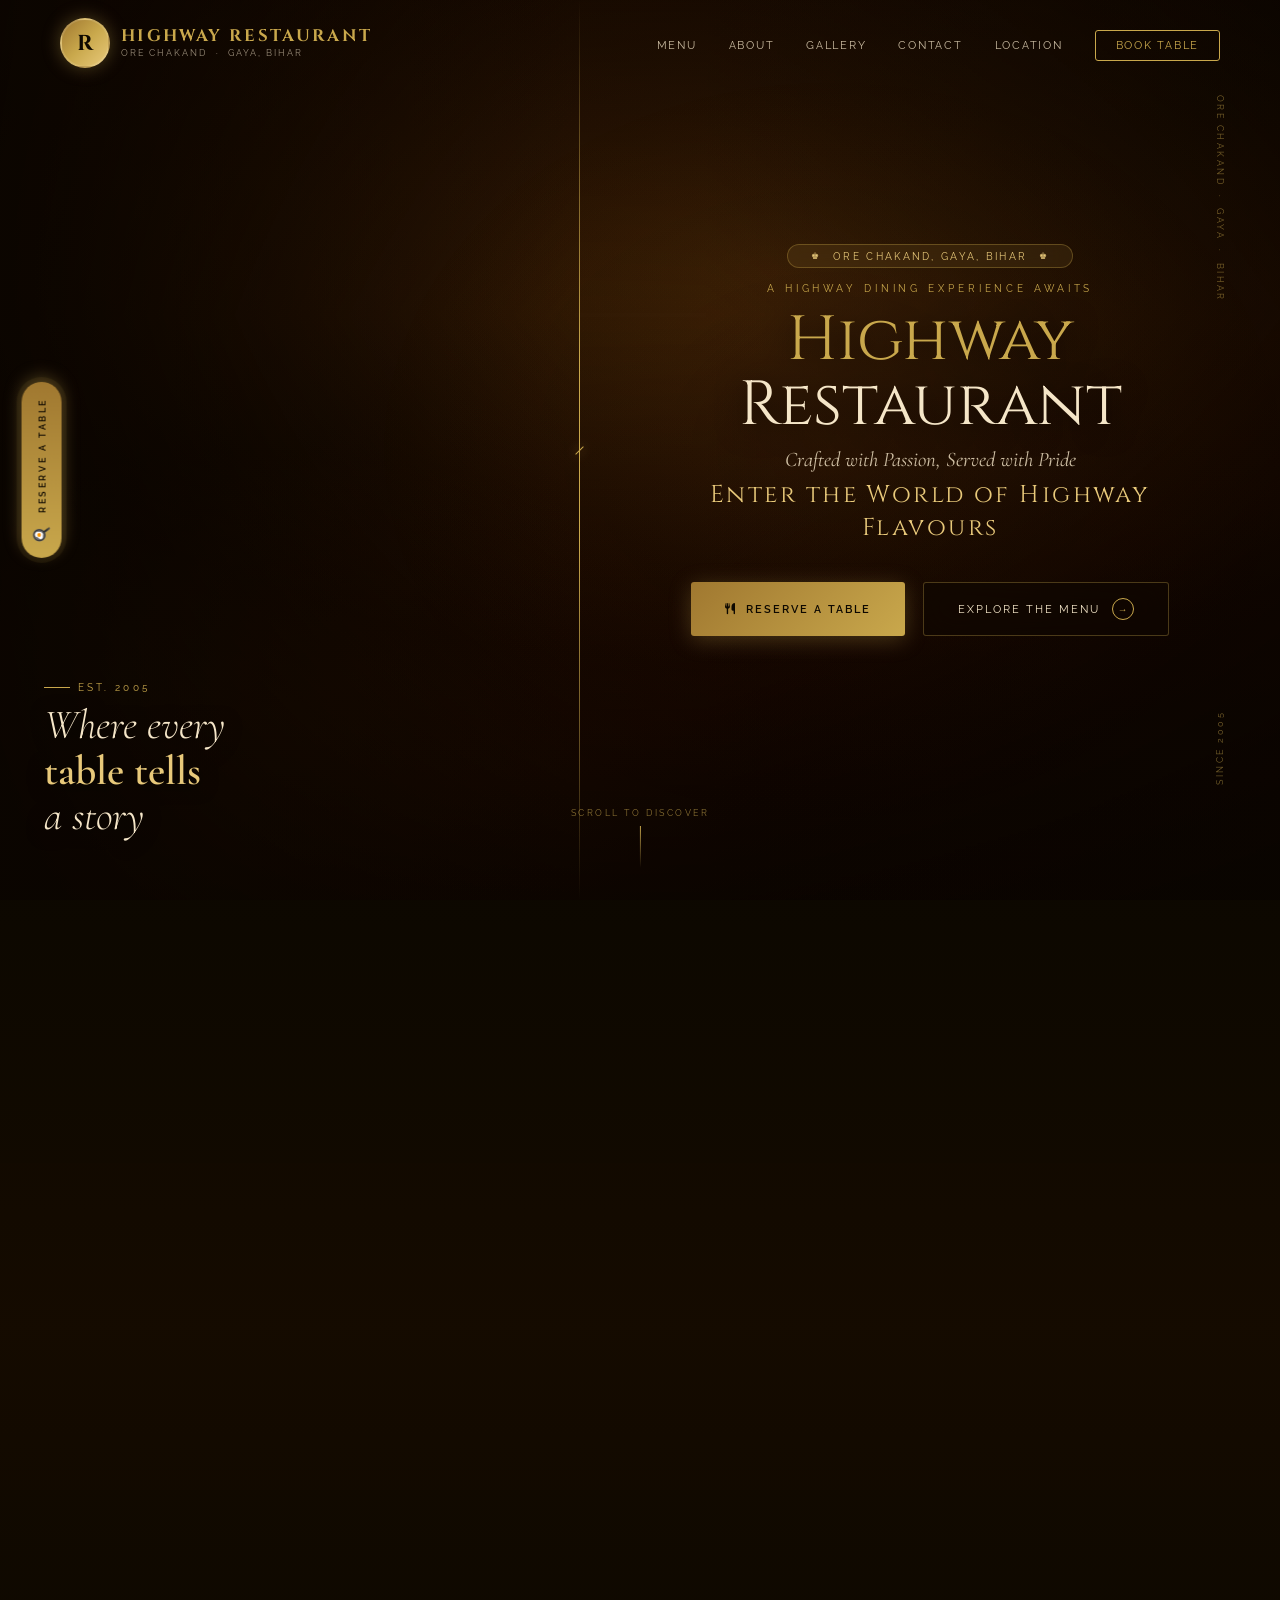
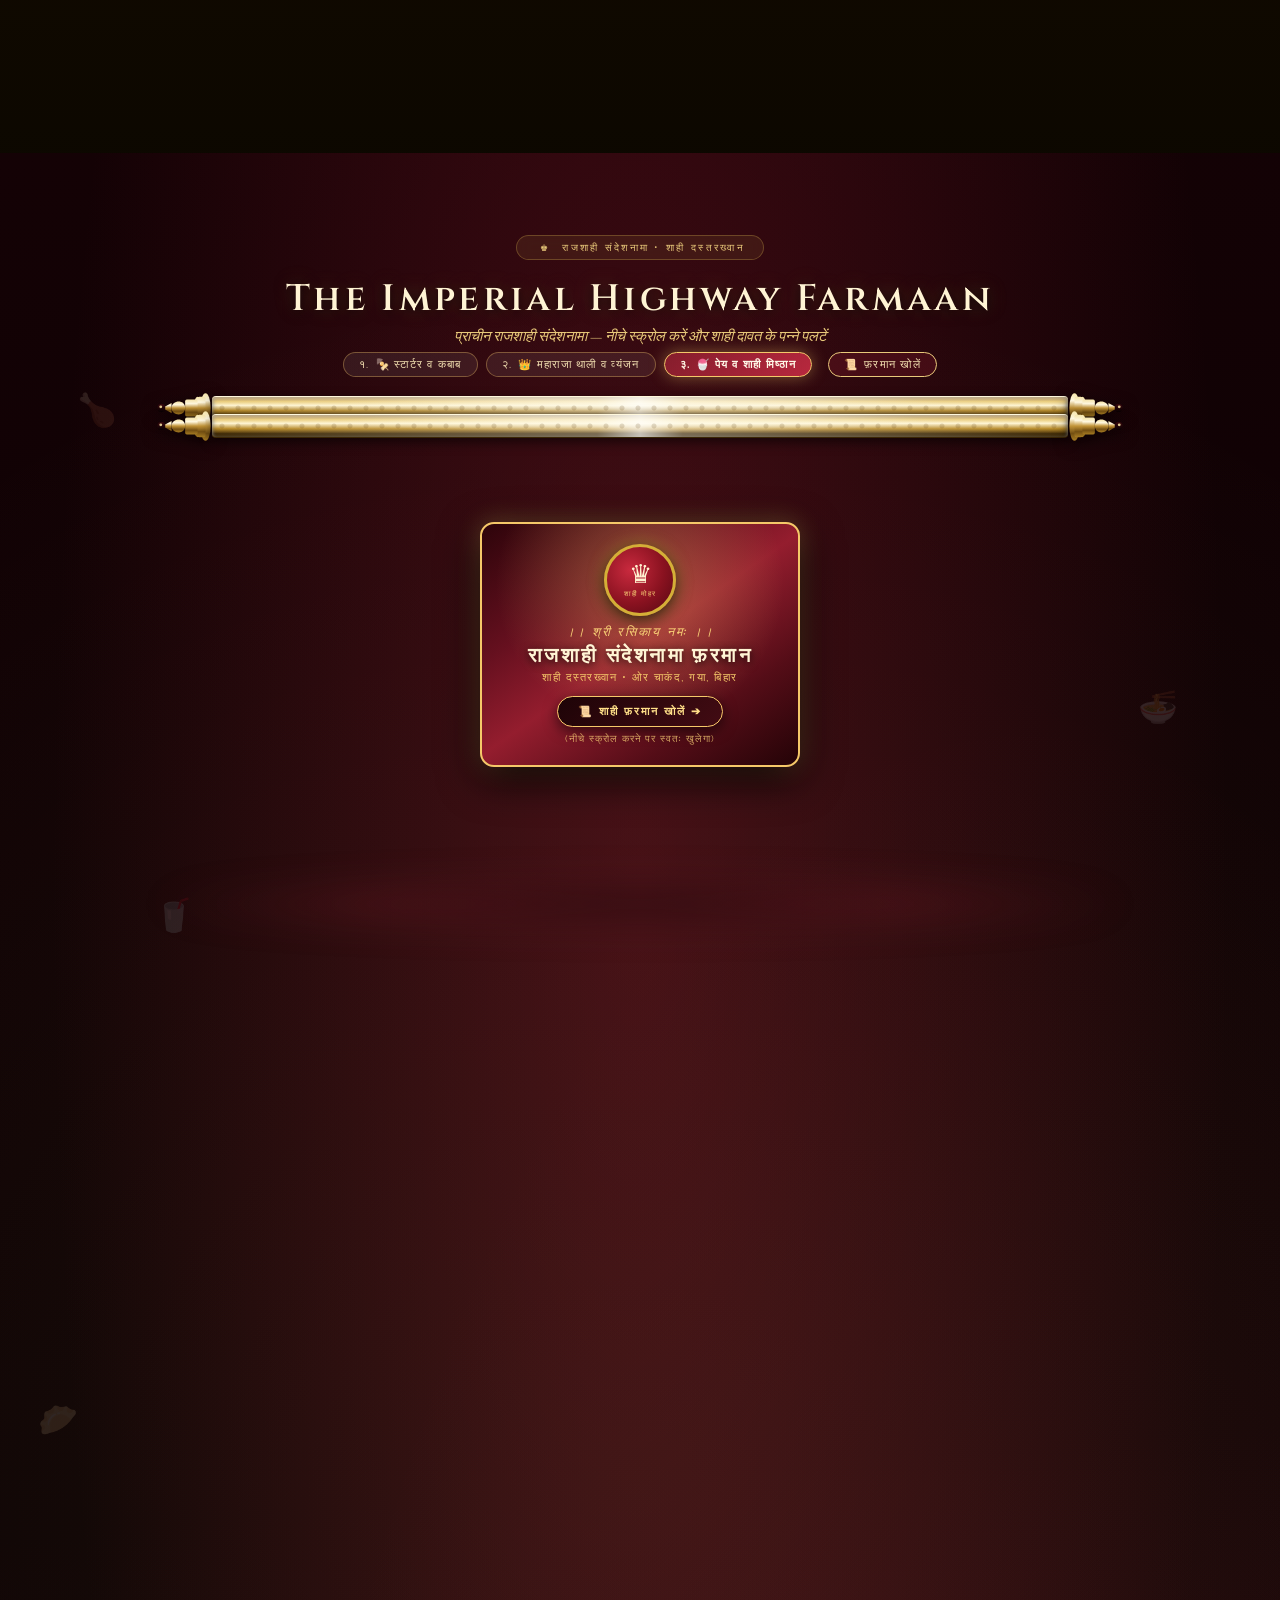
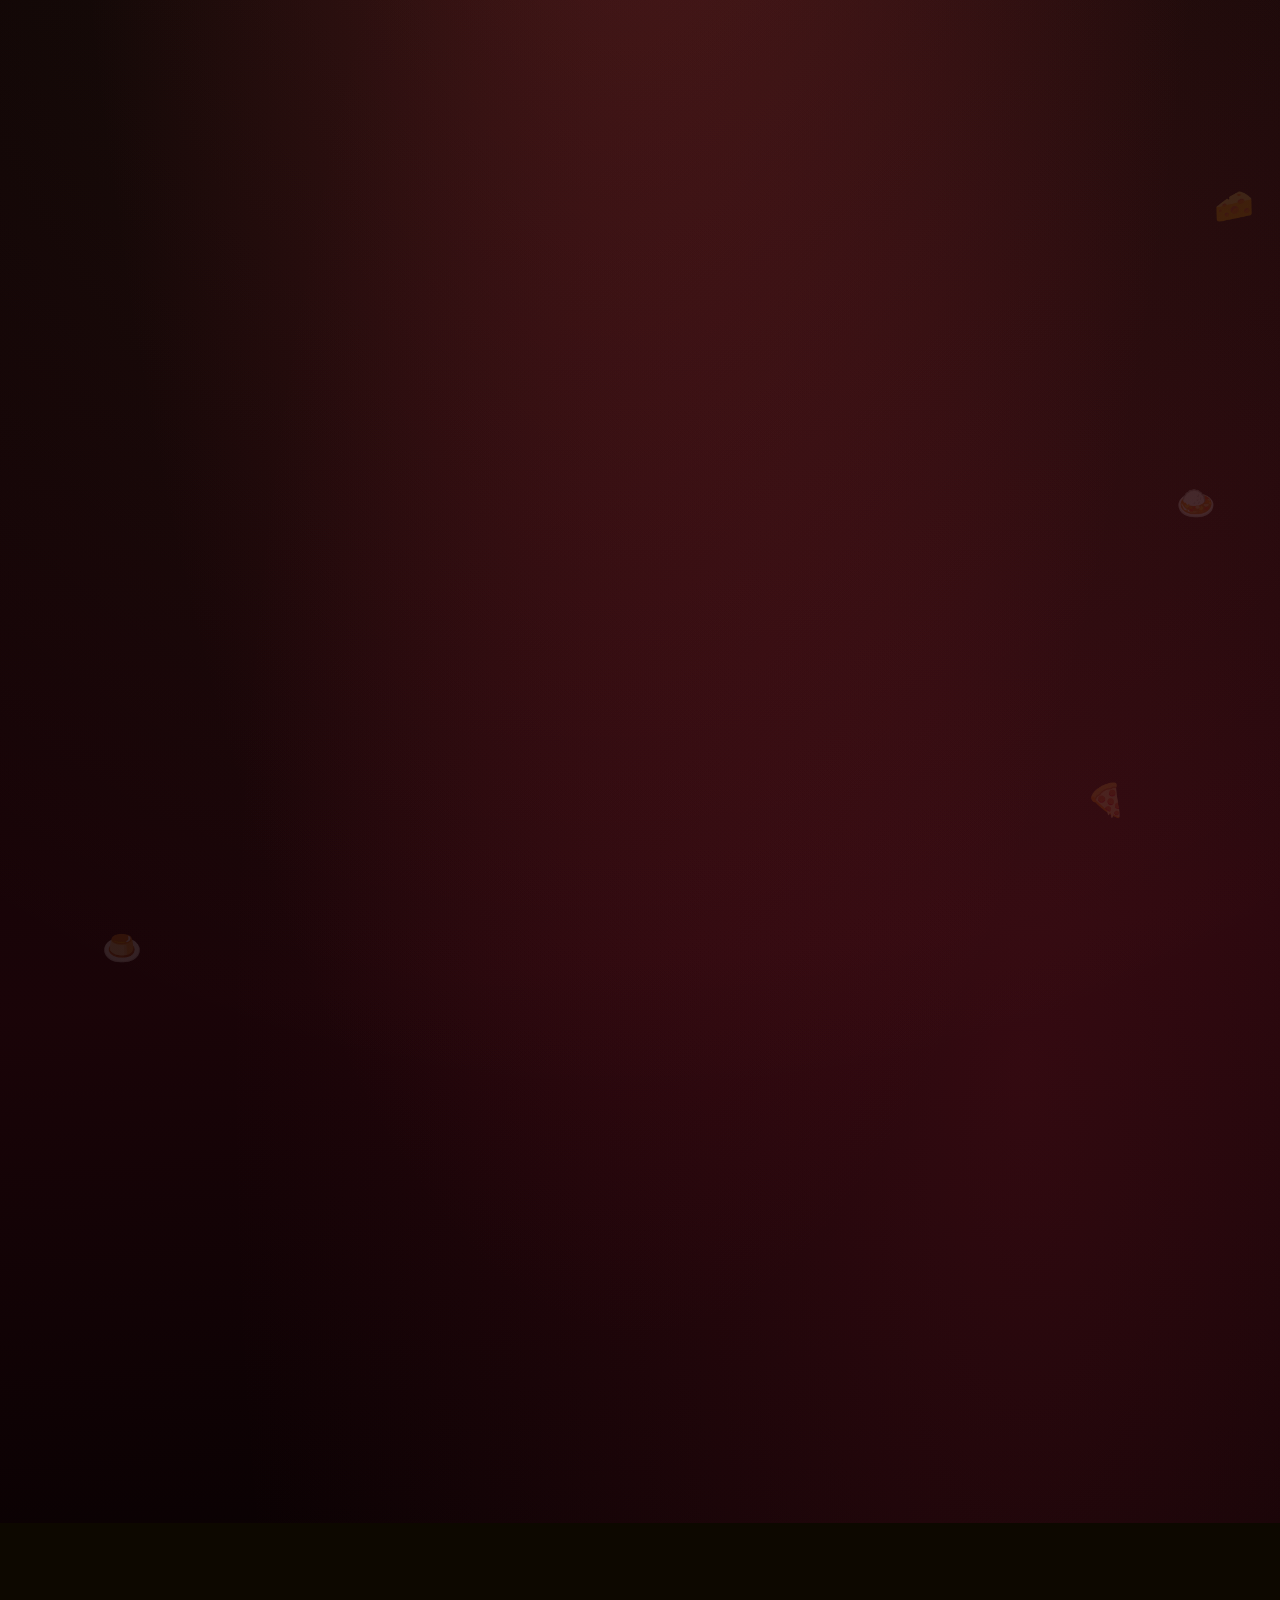
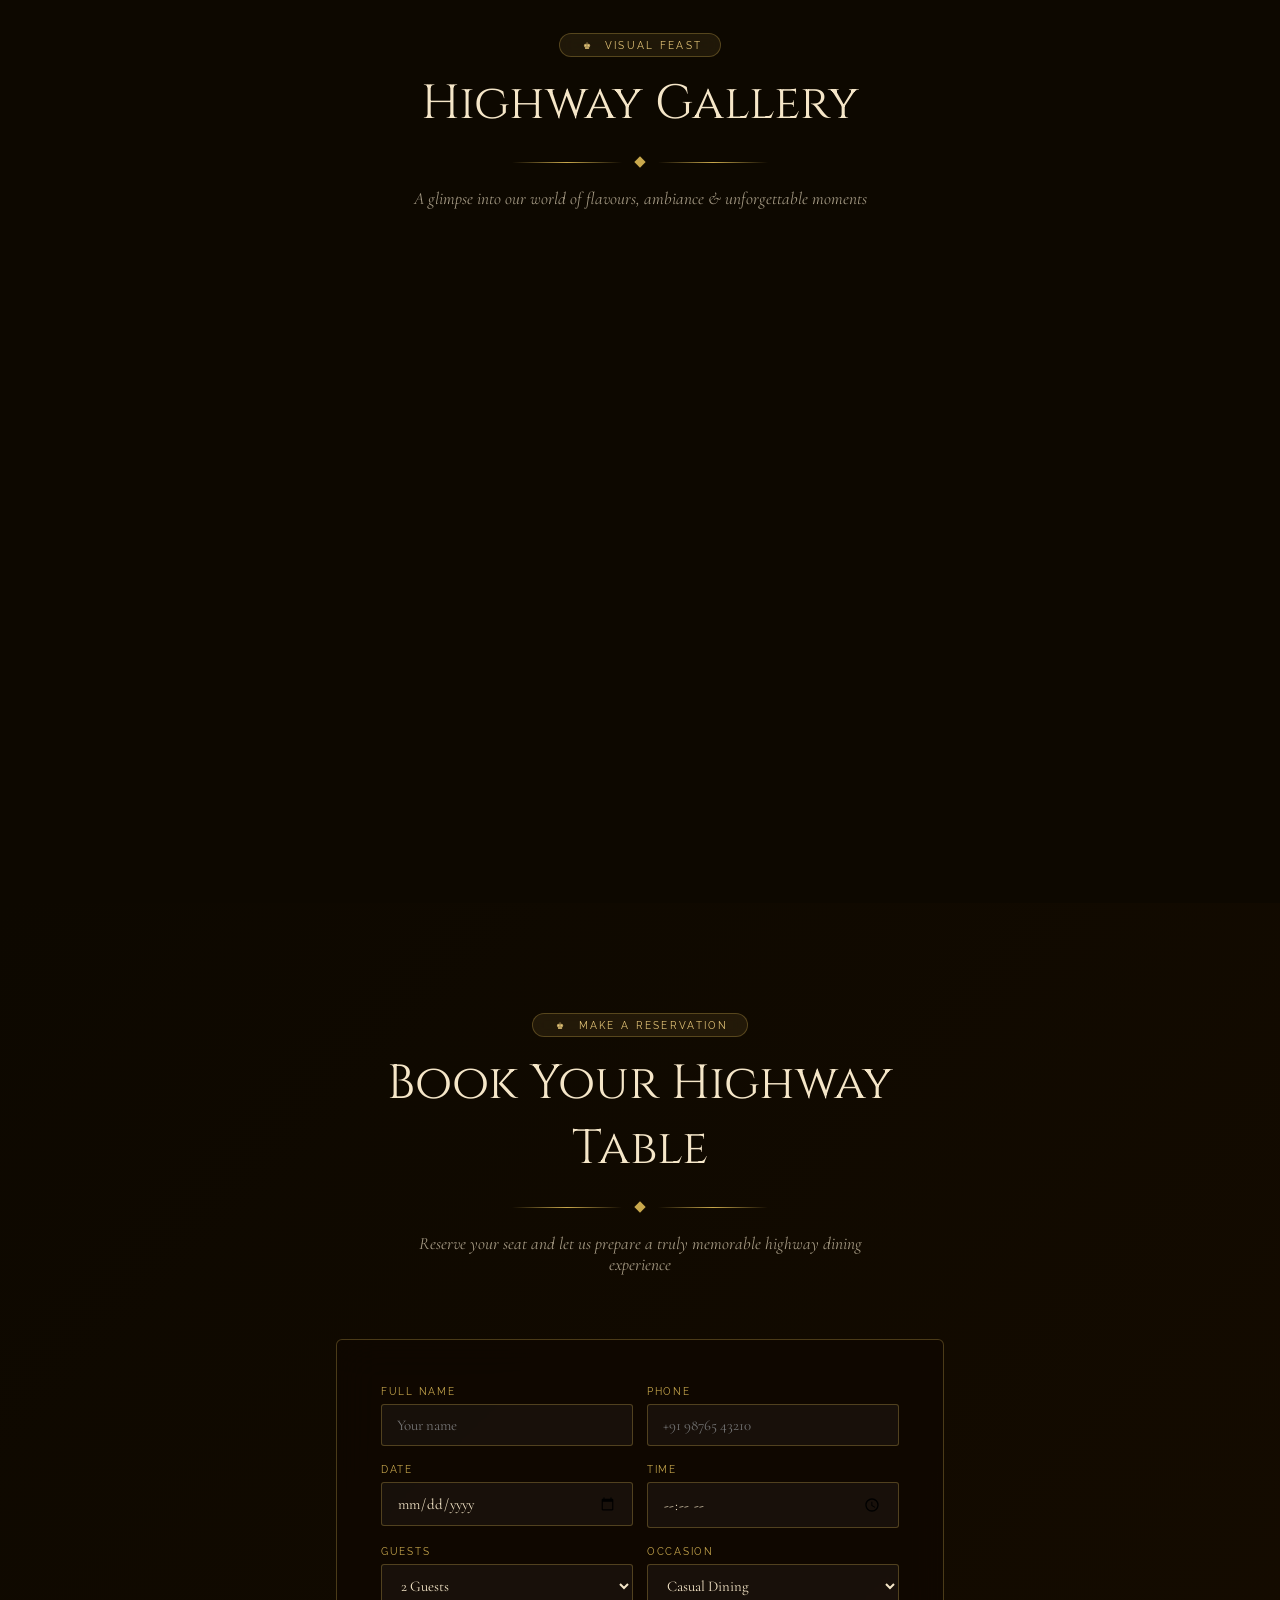
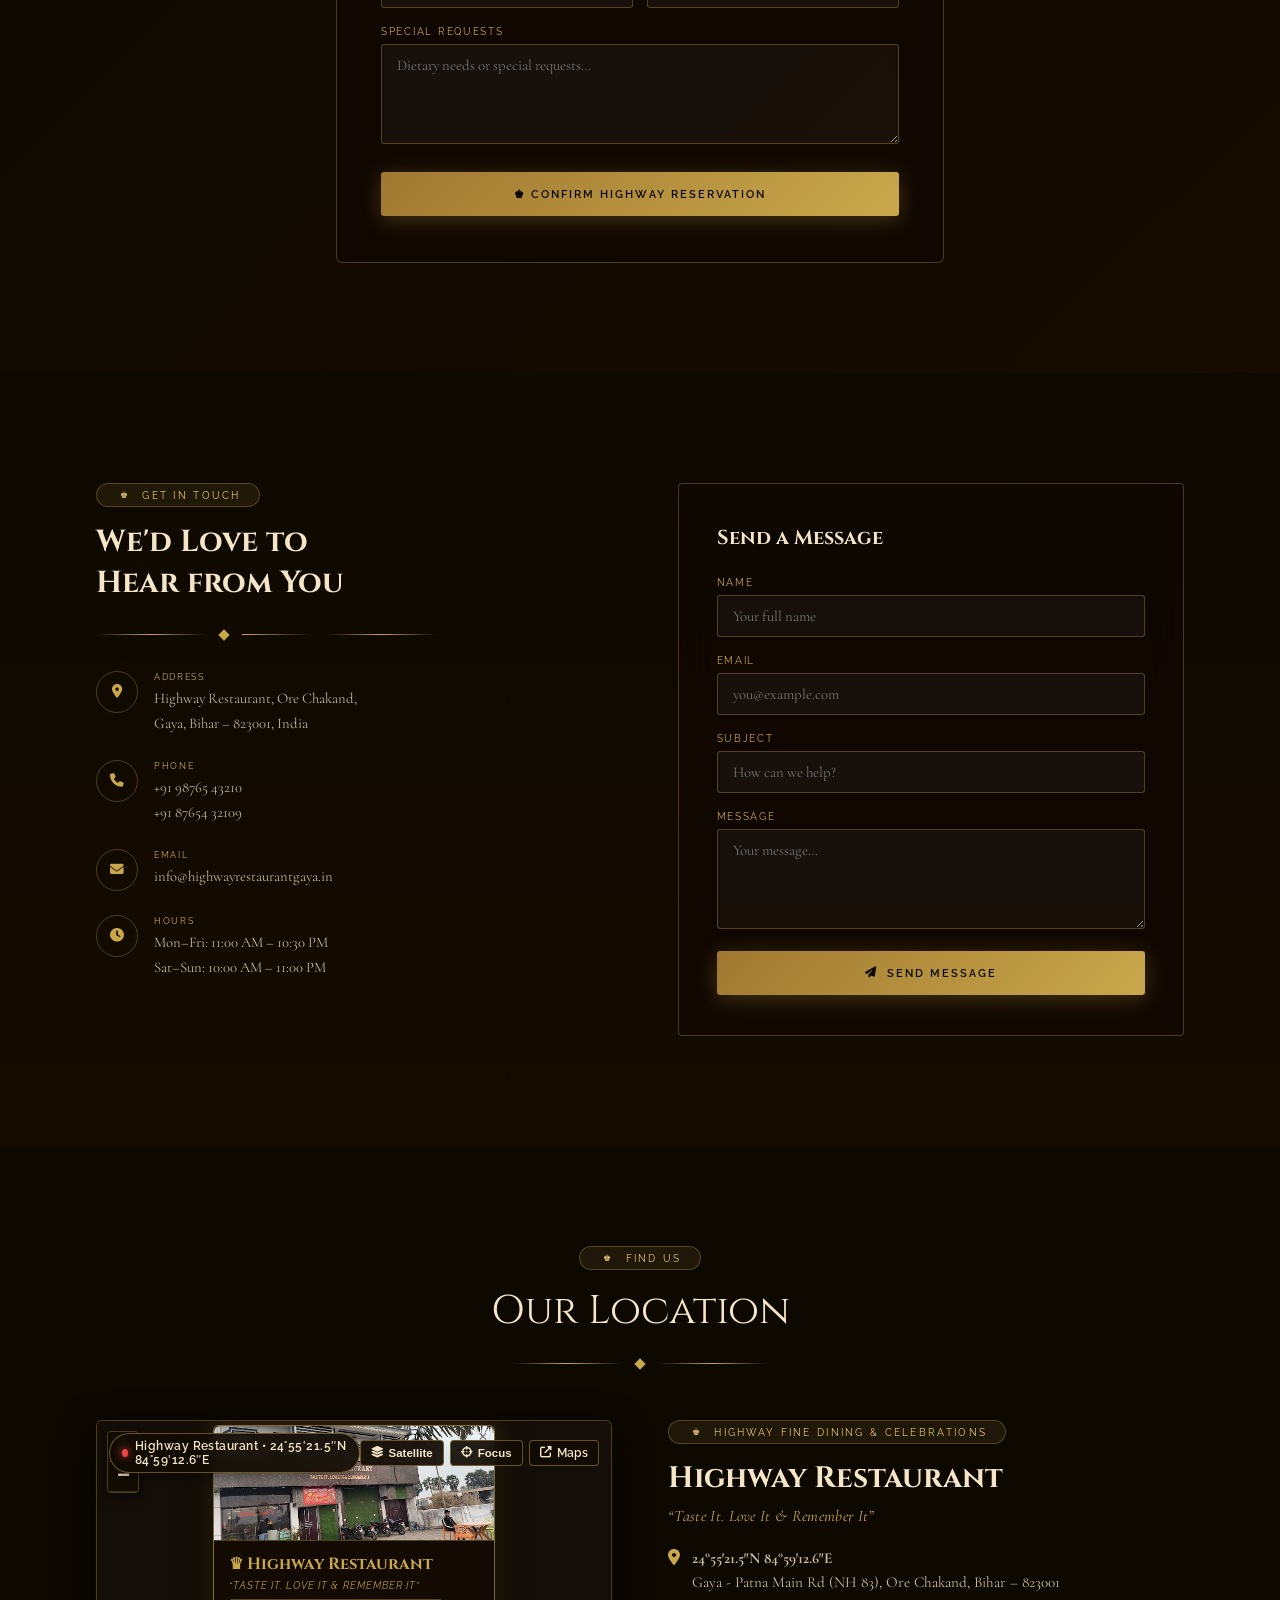
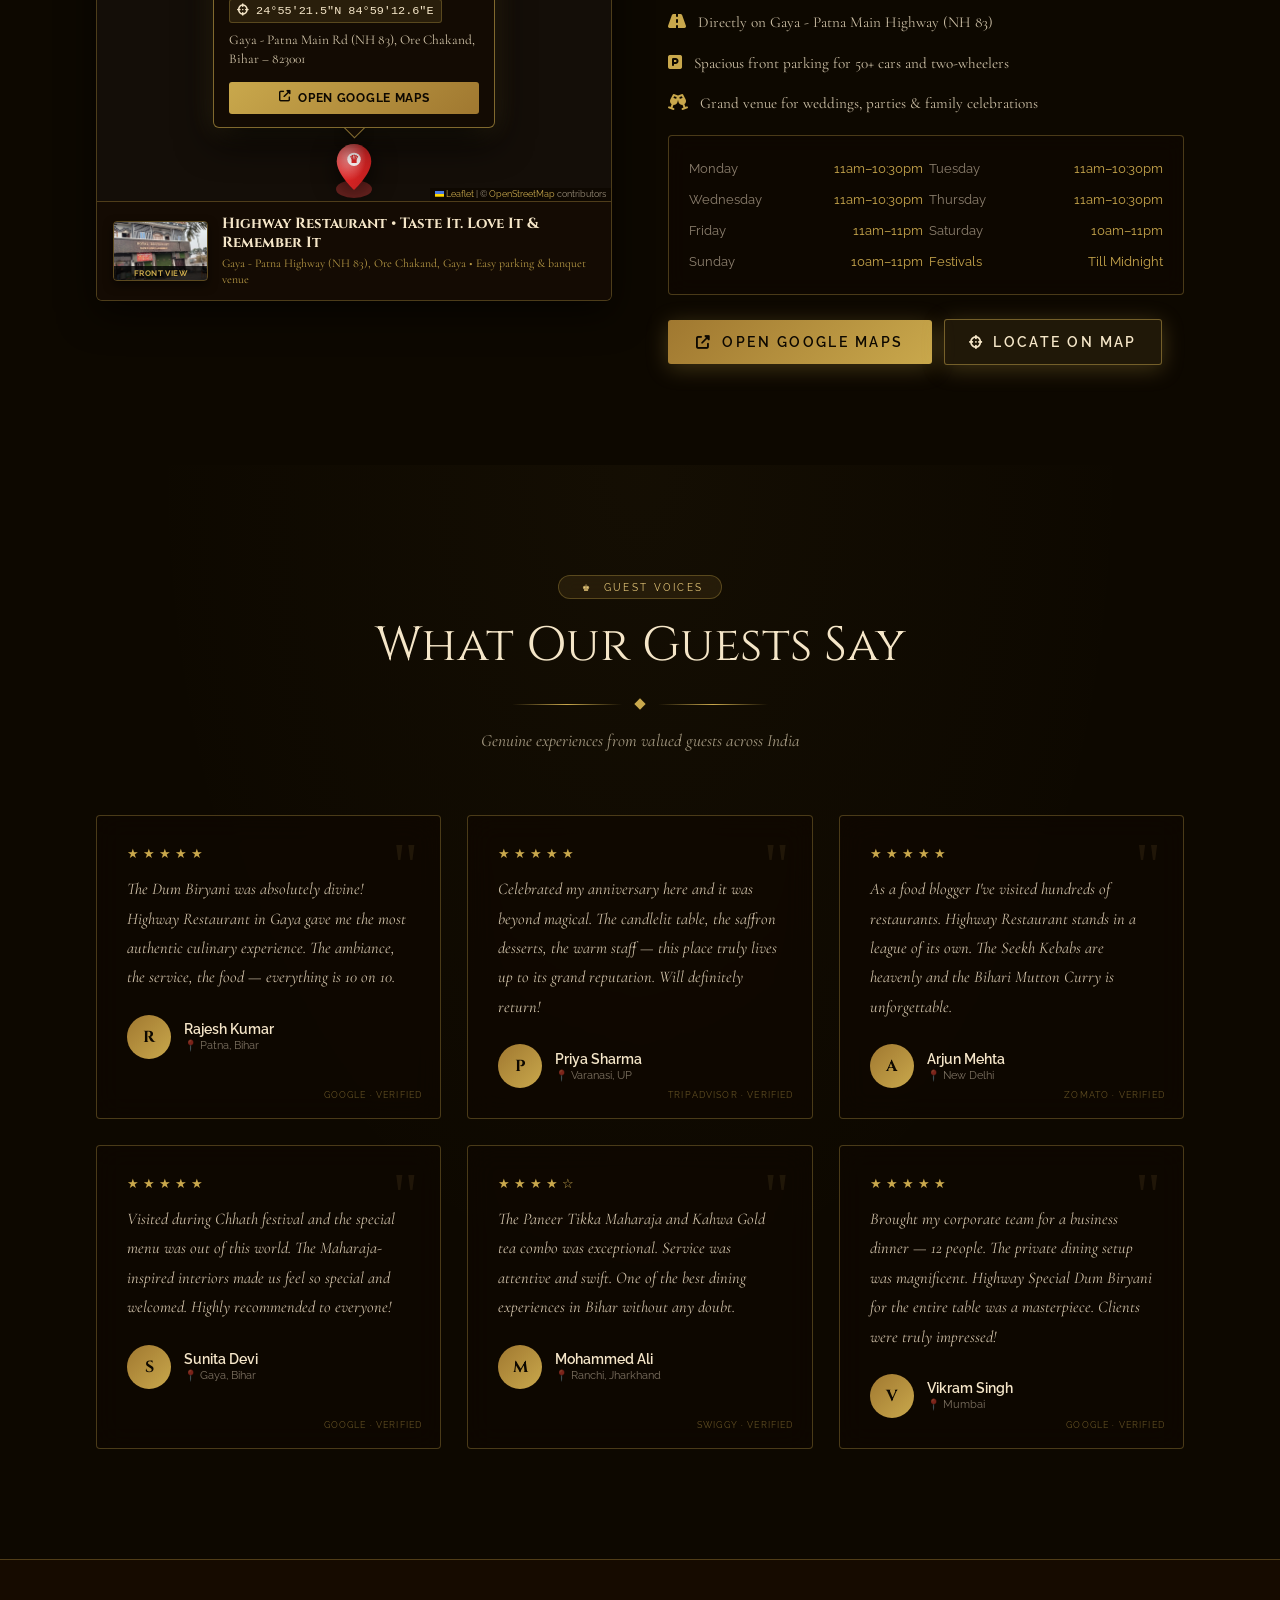
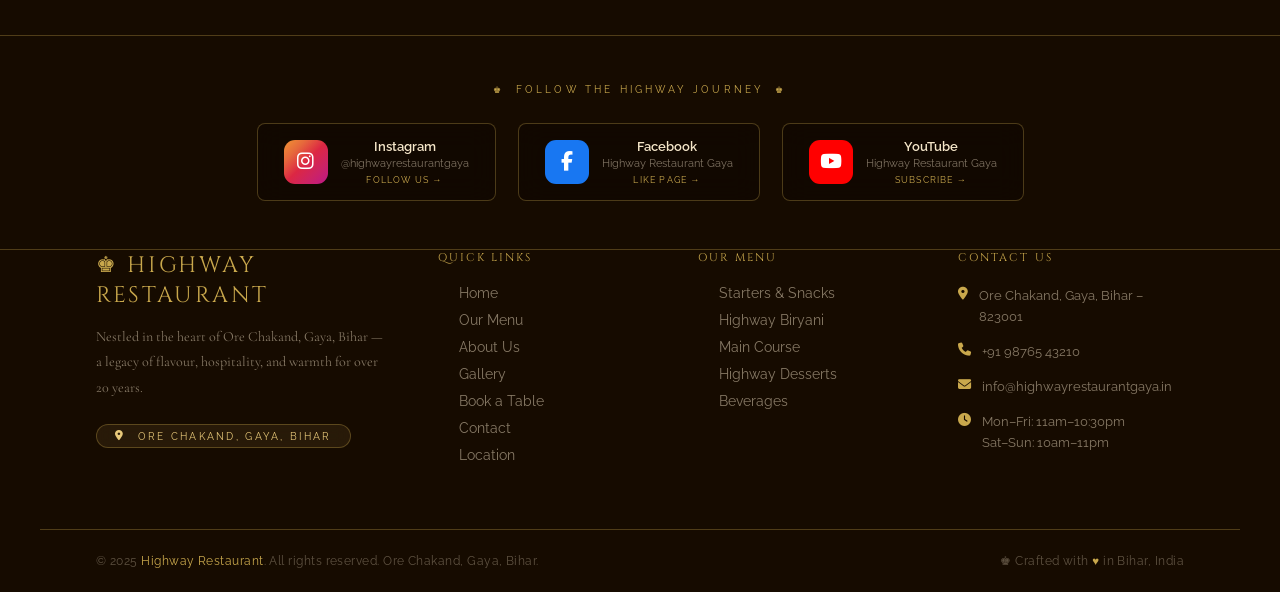
==== commit 5535ec43: "Rename website to Highway Restaurant" ====
--- a/index.html
+++ b/index.html
@@ -3,7 +3,7 @@
 <head>
 <meta charset="UTF-8"/>
 <meta name="viewport" content="width=device-width,initial-scale=1.0"/>
-<title>Royal Restaurant – Ore Chakand, Gaya, Bihar</title>
+<title>Highway Restaurant – Ore Chakand, Gaya, Bihar</title>
 
 <!-- Google Fonts (works when online; graceful fallback when offline) -->
 <link rel="preconnect" href="https://fonts.googleapis.com"/>
@@ -1039,7 +1039,7 @@
 
 <!-- LOADER -->
 <div id="loader">
-  <div class="ld-logo">&#9818; ROYAL</div>
+  <div class="ld-logo">&#9818; HIGHWAY</div>
   <div class="ld-bar"><div class="ld-fill"></div></div>
   <p style="font-size:.6rem;letter-spacing:.3em;text-transform:uppercase;color:rgba(201,168,76,.5);margin-top:8px">Ore Chakand · Gaya · Bihar</p>
 </div>
@@ -1061,7 +1061,7 @@
   <a href="#hero" class="logo">
     <div class="logo-circle">R</div>
     <div class="logo-text">
-      <div class="n">ROYAL RESTAURANT</div>
+      <div class="n">HIGHWAY RESTAURANT</div>
       <div class="s">Ore Chakand &nbsp;·&nbsp; Gaya, Bihar</div>
     </div>
   </a>
@@ -1116,10 +1116,10 @@
           Ore Chakand, Gaya, Bihar
           <span class="crown">&#9818;</span>
         </div>
-        <p class="hero-eye">A Royal Experience Awaits</p>
-        <h1 class="hero-h1"><span class="gw">Royal</span><br/>Restaurant</h1>
+        <p class="hero-eye">A Highway Dining Experience Awaits</p>
+        <h1 class="hero-h1"><span class="gw">Highway</span><br/>Restaurant</h1>
         <p class="hero-sub">Crafted with Passion, Served with Pride</p>
-        <p class="hero-world">Enter the World of Royal Taste</p>
+        <p class="hero-world">Enter the World of Highway Flavours</p>
         <div class="hero-ctas">
           <a href="#book" class="btn-gold"><i class="fas fa-utensils"></i> Reserve a Table</a>
           <a href="#menu" class="btn-glass">
@@ -1153,9 +1153,9 @@
       </div>
       <div class="about-text reveal">
         <div class="pill"><span class="crown">&#9818;</span> Our Story</div>
-        <h2>A Legacy of<br/><em style="font-family:var(--serif);font-weight:300;color:var(--gold)">Royal Cuisine</em></h2>
+        <h2>A Legacy of<br/><em style="font-family:var(--serif);font-weight:300;color:var(--gold)">Highway Cuisine</em></h2>
         <div class="divider"><div class="gem"></div></div>
-        <p>Nestled in the heart of Ore Chakand, Gaya, Bihar, <strong style="color:var(--champ)">Royal Restaurant</strong> has been a cherished culinary destination for over two decades. Founded with a vision to bring the grandeur of Maharaja dining to every guest, we blend royal traditions with the finest local flavours.</p>
+        <p>Nestled in the heart of Ore Chakand, Gaya, Bihar, <strong style="color:var(--champ)">Highway Restaurant</strong> has been a cherished culinary destination for over two decades. Founded with a vision to bring exceptional dining & hospitality to every traveler and guest, we blend authentic traditions with the finest local flavours.</p>
         <p>Our chefs, trained in the art of Bihari and Mughal cuisine, hand-select the freshest ingredients daily. From aromatic biryanis to melt-in-your-mouth kebabs, every dish is a tribute to Bihar's rich gastronomic heritage.</p>
         <p>Step inside and be transported to an era of elegance — golden chandeliers shimmer, silk curtains sway, and every meal is a celebration.</p>
         <div class="stats">
@@ -1190,7 +1190,7 @@
     <!-- Header & Chapter Navigation -->
     <div class="farmaan-header">
       <div class="pill" style="justify-content:center"><span class="crown">&#9818;</span> राजशाही संदेशनामा • शाही दस्तरख्वान</div>
-      <h2>The Imperial Royal Farmaan</h2>
+      <h2>The Imperial Highway Farmaan</h2>
       <p class="farmaan-subtitle">प्राचीन राजशाही संदेशनामा — नीचे स्क्रोल करें और शाही दावत के पन्ने पलटें</p>
 
       <!-- Chapter Progress Pills -->
@@ -1360,7 +1360,7 @@
                   <div class="f-dish-thumb">🥗</div>
                   <div class="f-dish-info">
                     <div class="f-dish-name">हरा भरा कबाब (Hara Bhara Kebab)</div>
-                    <div class="f-dish-desc">Crispy spinach, green pea &amp; paneer patties with royal spices</div>
+                    <div class="f-dish-desc">Crispy spinach, green pea &amp; paneer patties with highway secret spices</div>
                   </div>
                   <span class="f-dish-price">₹190</span>
                   <span class="card-tick-badge">✓</span>
@@ -1418,7 +1418,7 @@
                   <div class="f-hero-info">
                     <span class="f-hero-badge bt-nonveg">शाही कबाब • Signature</span>
                     <div class="f-hero-name">मुर्ग मलाई टिक्का (Murgh Malai)</div>
-                    <div class="f-hero-desc">Tender chicken steeped in cashew cream, royal saffron &amp; cheese</div>
+                    <div class="f-hero-desc">Tender chicken steeped in cashew cream, pure saffron &amp; cheese</div>
                     <div style="display:flex;align-items:center;justify-content:space-between;margin-top:2px;">
                       <span class="f-hero-price">₹290</span>
                       <span class="card-tick-badge" title="Click to inspect dish">✓</span>
@@ -1514,7 +1514,7 @@
                 <div class="farmaan-dish-card" onclick="showDishByKey('litti-chokha')">
                   <div class="f-dish-thumb">🫓</div>
                   <div class="f-dish-info">
-                    <div class="f-dish-name">शाही लिट्टी चोखा (Litti Chokha Royale)</div>
+                    <div class="f-dish-name">शाही लिट्टी चोखा (Litti Chokha Highway Special)</div>
                     <div class="f-dish-desc">Coal-roasted sattu littis dipped in pure desi ghee with baingan bharta</div>
                   </div>
                   <span class="f-dish-price">₹220</span>
@@ -1547,7 +1547,7 @@
                 </div>
               </div>
 
-              <!-- Right Column: Royal Curries & Dum Biryani -->
+              <!-- Right Column: Highway Curries & Dum Biryani -->
               <div class="farmaan-col">
                 <div class="farmaan-col-head">
                   <div class="farmaan-kicker">शाही सालन व दम हांडी</div>
@@ -1619,9 +1619,9 @@
               </div>
             </div>
 
-            <!-- ══════════ CHAPTER 3: DRINKS & ROYAL DESSERTS ══════════ -->
+            <!-- ══════════ CHAPTER 3: DRINKS & HIGHWAY DESSERTS ══════════ -->
             <div class="farmaan-chapter" id="farmaanChapter3" data-chapter="3">
-              <!-- Left Column: Royal Drinks & Sharbats -->
+              <!-- Left Column: Highway Drinks & Sharbats -->
               <div class="farmaan-col">
                 <div class="farmaan-col-head">
                   <div class="farmaan-kicker">अध्याय ३ • शाही पेय</div>
@@ -1633,11 +1633,11 @@
                 <div class="farmaan-hero-card" onclick="showDishByKey('mango-lassi')" title="Click to view details &amp; order">
                   <div class="f-hero-img-box">
                     <span class="f-hero-steam">❄️</span>
-                    <img src="https://images.unsplash.com/photo-1556881286-fc6915169721?w=500&amp;q=80" alt="Royal Mango Lassi" onerror="this.src='images/paneer-thali.jpg'"/>
+                    <img src="https://images.unsplash.com/photo-1556881286-fc6915169721?w=500&amp;q=80" alt="Highway Mango Lassi" onerror="this.src='images/paneer-thali.jpg'"/>
                   </div>
                   <div class="f-hero-info">
                     <span class="f-hero-badge bt-drink">ठंडा अमृत • Summer Star</span>
-                    <div class="f-hero-name">रॉयल मैंगो लस्सी (Royal Mango Lassi)</div>
+                    <div class="f-hero-name">हाईवे मैंगो लस्सी (Highway Mango Lassi)</div>
                     <div class="f-hero-desc">Creamy yogurt whipped with Alphonso pulp, kesar strands &amp; dry fruits</div>
                     <div style="display:flex;align-items:center;justify-content:space-between;margin-top:2px;">
                       <span class="f-hero-price">₹90</span>
@@ -1692,11 +1692,11 @@
                 </button>
               </div>
 
-              <!-- Right Column: Royal Desserts & Mithai -->
+              <!-- Right Column: Highway Desserts & Mithai -->
               <div class="farmaan-col">
                 <div class="farmaan-col-head">
                   <div class="farmaan-kicker">शाही मिष्ठान भंडार • मधुर अंत</div>
-                  <div class="farmaan-col-title">शाही मिष्ठान (Royal Desserts)</div>
+                  <div class="farmaan-col-title">हाईवे मिष्ठान (Highway Desserts)</div>
                   <div class="farmaan-gold-sep"></div>
                 </div>
 
@@ -1707,7 +1707,7 @@
                     <img src="https://images.unsplash.com/photo-1551024709-8f23befc6f87?w=500&amp;q=80" alt="Shahi Phirni" onerror="this.src='images/paneer-thali.jpg'"/>
                   </div>
                   <div class="f-hero-info">
-                    <span class="f-hero-badge bt-dessert">कुल्हड़ स्पेशल • Royal</span>
+                    <span class="f-hero-badge bt-dessert">कुल्हड़ स्पेशल • Highway</span>
                     <div class="f-hero-name">शाही फिरनी कुल्हड़ में (Shahi Phirni)</div>
                     <div class="f-hero-desc">Slow-simmered rice pudding with saffron, kewra &amp; pistachio in earthen cup</div>
                     <div style="display:flex;align-items:center;justify-content:space-between;margin-top:2px;">
@@ -1806,7 +1806,7 @@
         </div>
 
         <!-- ROLLED / CLOSED STATE OVERLAY -->
-        <div class="farmaan-rolled-overlay" id="farmaanRolledOverlay" onclick="unrollFarmaanFromClick()" title="Click or scroll down to unroll royal farmaan">
+        <div class="farmaan-rolled-overlay" id="farmaanRolledOverlay" onclick="unrollFarmaanFromClick()" title="Click or scroll down to unroll highway farmaan">
           <div class="farmaan-seal-sash">
             <div class="farmaan-wax-seal">
               <div class="seal-crown">♛</div>
@@ -1838,7 +1838,7 @@
   <div class="g-wrap">
     <div class="sec-header reveal">
       <div class="pill" style="justify-content:center"><span class="crown">&#9818;</span> Visual Feast</div>
-      <h2>Royal Gallery</h2>
+      <h2>Highway Gallery</h2>
       <div class="divider"><div class="gem"></div></div>
       <p>A glimpse into our world of flavours, ambiance &amp; unforgettable moments</p>
     </div>
@@ -1858,9 +1858,9 @@
   <div class="book-inner">
     <div class="sec-header reveal">
       <div class="pill" style="justify-content:center"><span class="crown">&#9818;</span> Make a Reservation</div>
-      <h2>Book Your Royal Table</h2>
+      <h2>Book Your Highway Table</h2>
       <div class="divider"><div class="gem"></div></div>
-      <p>Reserve your seat and let us prepare a truly royal experience</p>
+      <p>Reserve your seat and let us prepare a truly memorable highway dining experience</p>
     </div>
     <div class="book-form reveal">
       <form onsubmit="doBook(event)">
@@ -1882,7 +1882,7 @@
         </div>
         <div class="fg"><label>Special Requests</label><textarea placeholder="Dietary needs or special requests…"></textarea></div>
         <button type="submit" class="btn-gold" style="width:100%;justify-content:center;margin-top:6px" id="bookBtn">
-          &#9818; Confirm Royal Reservation
+          &#9818; Confirm Highway Reservation
         </button>
       </form>
     </div>
@@ -1899,7 +1899,7 @@
         <div class="divider" style="justify-content:flex-start;margin:0 0 32px"><div class="gem"></div><div style="flex:1;max-width:70px;height:1px;background:linear-gradient(to right,var(--gold),transparent)"></div></div>
         <div class="c-item">
           <div class="c-icon"><i class="fas fa-map-marker-alt"></i></div>
-          <div><div class="c-label">Address</div><div class="c-val">Royal Restaurant, Ore Chakand,<br/>Gaya, Bihar – 823001, India</div></div>
+          <div><div class="c-label">Address</div><div class="c-val">Highway Restaurant, Ore Chakand,<br/>Gaya, Bihar – 823001, India</div></div>
         </div>
         <div class="c-item">
           <div class="c-icon"><i class="fas fa-phone"></i></div>
@@ -1907,7 +1907,7 @@
         </div>
         <div class="c-item">
           <div class="c-icon"><i class="fas fa-envelope"></i></div>
-          <div><div class="c-label">Email</div><div class="c-val">info@royalrestaurantgaya.in</div></div>
+          <div><div class="c-label">Email</div><div class="c-val">info@highwayrestaurantgaya.in</div></div>
         </div>
         <div class="c-item">
           <div class="c-icon"><i class="fas fa-clock"></i></div>
@@ -1943,7 +1943,7 @@
         <div class="map-top-bar">
           <div class="map-live-tag">
             <span class="pulse-dot"></span>
-            <span>Royal Restaurant &bull; 24°55&prime;21.5&Prime;N 84°59&prime;12.6&Prime;E</span>
+            <span>Highway Restaurant &bull; 24°55&prime;21.5&Prime;N 84°59&prime;12.6&Prime;E</span>
           </div>
           <div class="map-quick-btns">
             <button type="button" class="map-tool-btn" id="mapLayerToggle" onclick="toggleMapLayer()" title="Toggle Satellite / Street View">
@@ -1960,18 +1960,18 @@
         <div id="restaurant-map"></div>
         <div class="loc-photo-strip">
           <div class="loc-photo-img-wrap">
-            <img src="images/royal-restaurant-front.jpg" alt="Royal Restaurant Exterior" class="loc-photo-thumb" />
+            <img src="images/highway-restaurant-front.jpg" alt="Highway Restaurant Exterior" class="loc-photo-thumb" />
             <span class="loc-photo-badge">Front View</span>
           </div>
           <div class="loc-photo-text">
-            <strong>Royal Restaurant &bull; Taste It. Love It &amp; Remember It</strong>
+            <strong>Highway Restaurant &bull; Taste It. Love It &amp; Remember It</strong>
             <p>Gaya - Patna Highway (NH 83), Ore Chakand, Gaya &bull; Easy parking &amp; banquet venue</p>
           </div>
         </div>
       </div>
       <div class="loc-info reveal">
         <div class="pill"><span class="crown">&#9818;</span> Highway Fine Dining &amp; Celebrations</div>
-        <h3>Royal Restaurant</h3>
+        <h3>Highway Restaurant</h3>
         <p class="loc-tagline">&ldquo;Taste It. Love It &amp; Remember It&rdquo;</p>
         <div class="loc-item"><span><i class="fas fa-map-marker-alt"></i></span><p><strong>24°55&prime;21.5&Prime;N 84°59&prime;12.6&Prime;E</strong><br/>Gaya - Patna Main Rd (NH 83), Ore Chakand, Bihar – 823001</p></div>
         <div class="loc-item"><span><i class="fas fa-road"></i></span><p>Directly on Gaya - Patna Main Highway (NH 83)</p></div>
@@ -2005,7 +2005,7 @@
   <div class="wrap">
     <div class="sec-header reveal">
       <div class="pill" style="justify-content:center"><span class="crown">&#9818;</span> Guest Voices</div>
-      <h2>What Our Royals Say</h2>
+      <h2>What Our Guests Say</h2>
       <div class="divider"><div class="gem"></div></div>
       <p>Genuine experiences from valued guests across India</p>
     </div>
@@ -2014,7 +2014,7 @@
       <div class="rv-card reveal">
         <div class="rv-quote">"</div>
         <div class="rv-stars">&#9733;&#9733;&#9733;&#9733;&#9733;</div>
-        <p class="rv-text">The Dum Biryani was absolutely divine! Royal Restaurant in Gaya gave me the most authentic Mughal experience. The ambiance, the service, the food — everything is 10 on 10.</p>
+        <p class="rv-text">The Dum Biryani was absolutely divine! Highway Restaurant in Gaya gave me the most authentic culinary experience. The ambiance, the service, the food — everything is 10 on 10.</p>
         <div class="rv-author"><div class="rv-av">R</div><div><div class="rv-name">Rajesh Kumar</div><div class="rv-loc">&#128205; Patna, Bihar</div></div></div>
         <div class="rv-plat">Google · Verified</div>
       </div>
@@ -2022,7 +2022,7 @@
       <div class="rv-card reveal">
         <div class="rv-quote">"</div>
         <div class="rv-stars">&#9733;&#9733;&#9733;&#9733;&#9733;</div>
-        <p class="rv-text">Celebrated my anniversary here and it was beyond magical. The candlelit table, the saffron desserts, the warm staff — this place truly lives up to its royal name. Will definitely return!</p>
+        <p class="rv-text">Celebrated my anniversary here and it was beyond magical. The candlelit table, the saffron desserts, the warm staff — this place truly lives up to its grand reputation. Will definitely return!</p>
         <div class="rv-author"><div class="rv-av">P</div><div><div class="rv-name">Priya Sharma</div><div class="rv-loc">&#128205; Varanasi, UP</div></div></div>
         <div class="rv-plat">TripAdvisor · Verified</div>
       </div>
@@ -2030,7 +2030,7 @@
       <div class="rv-card reveal">
         <div class="rv-quote">"</div>
         <div class="rv-stars">&#9733;&#9733;&#9733;&#9733;&#9733;</div>
-        <p class="rv-text">As a food blogger I've visited hundreds of restaurants. Royal Restaurant stands in a league of its own. The Seekh Kebabs are heavenly and the Bihari Mutton Curry is unforgettable.</p>
+        <p class="rv-text">As a food blogger I've visited hundreds of restaurants. Highway Restaurant stands in a league of its own. The Seekh Kebabs are heavenly and the Bihari Mutton Curry is unforgettable.</p>
         <div class="rv-author"><div class="rv-av">A</div><div><div class="rv-name">Arjun Mehta</div><div class="rv-loc">&#128205; New Delhi</div></div></div>
         <div class="rv-plat">Zomato · Verified</div>
       </div>
@@ -2038,7 +2038,7 @@
       <div class="rv-card reveal">
         <div class="rv-quote">"</div>
         <div class="rv-stars">&#9733;&#9733;&#9733;&#9733;&#9733;</div>
-        <p class="rv-text">Visited during Chhath festival and the special menu was out of this world. The Maharaja-inspired interiors made us feel like actual royalty. Highly recommended to everyone!</p>
+        <p class="rv-text">Visited during Chhath festival and the special menu was out of this world. The Maharaja-inspired interiors made us feel so special and welcomed. Highly recommended to everyone!</p>
         <div class="rv-author"><div class="rv-av">S</div><div><div class="rv-name">Sunita Devi</div><div class="rv-loc">&#128205; Gaya, Bihar</div></div></div>
         <div class="rv-plat">Google · Verified</div>
       </div>
@@ -2054,7 +2054,7 @@
       <div class="rv-card reveal">
         <div class="rv-quote">"</div>
         <div class="rv-stars">&#9733;&#9733;&#9733;&#9733;&#9733;</div>
-        <p class="rv-text">Brought my corporate team for a business dinner — 12 people. The private dining setup was magnificent. Royal Dum Biryani for the entire table was a masterpiece. Clients were truly impressed!</p>
+        <p class="rv-text">Brought my corporate team for a business dinner — 12 people. The private dining setup was magnificent. Highway Special Dum Biryani for the entire table was a masterpiece. Clients were truly impressed!</p>
         <div class="rv-author"><div class="rv-av">V</div><div><div class="rv-name">Vikram Singh</div><div class="rv-loc">&#128205; Mumbai</div></div></div>
         <div class="rv-plat">Google · Verified</div>
       </div>
@@ -2067,27 +2067,27 @@
 <footer>
   <!-- Social widgets center of footer -->
   <div class="social-section">
-    <div class="social-label"><span class="crown">&#9818;</span> Follow the Royal Journey <span class="crown">&#9818;</span></div>
+    <div class="social-label"><span class="crown">&#9818;</span> Follow the Highway Journey <span class="crown">&#9818;</span></div>
     <div class="soc-widgets">
       <a href="https://instagram.com" target="_blank" class="sw ig">
         <div class="sw-ico"><i class="fab fa-instagram" style="color:#fff"></i></div>
-        <div><div class="sw-pname">Instagram</div><div class="sw-handle">@royalrestaurantgaya</div><div class="sw-follow">Follow Us &#8594;</div></div>
+        <div><div class="sw-pname">Instagram</div><div class="sw-handle">@highwayrestaurantgaya</div><div class="sw-follow">Follow Us &#8594;</div></div>
       </a>
       <a href="https://facebook.com" target="_blank" class="sw fb">
         <div class="sw-ico"><i class="fab fa-facebook-f" style="color:#fff"></i></div>
-        <div><div class="sw-pname">Facebook</div><div class="sw-handle">Royal Restaurant Gaya</div><div class="sw-follow">Like Page &#8594;</div></div>
+        <div><div class="sw-pname">Facebook</div><div class="sw-handle">Highway Restaurant Gaya</div><div class="sw-follow">Like Page &#8594;</div></div>
       </a>
       <a href="https://youtube.com" target="_blank" class="sw yt">
         <div class="sw-ico"><i class="fab fa-youtube" style="color:#fff"></i></div>
-        <div><div class="sw-pname">YouTube</div><div class="sw-handle">Royal Restaurant Gaya</div><div class="sw-follow">Subscribe &#8594;</div></div>
+        <div><div class="sw-pname">YouTube</div><div class="sw-handle">Highway Restaurant Gaya</div><div class="sw-follow">Subscribe &#8594;</div></div>
       </a>
     </div>
   </div>
 
   <div class="ft-grid">
     <div class="ft-brand">
-      <div class="bn">&#9818; ROYAL RESTAURANT</div>
-      <p>Nestled in the heart of Ore Chakand, Gaya, Bihar — a legacy of flavour, royalty, and warmth for over 20 years.</p>
+      <div class="bn">&#9818; HIGHWAY RESTAURANT</div>
+      <p>Nestled in the heart of Ore Chakand, Gaya, Bihar — a legacy of flavour, hospitality, and warmth for over 20 years.</p>
       <div class="pill" style="width:fit-content"><i class="fas fa-map-marker-alt"></i> &nbsp;Ore Chakand, Gaya, Bihar</div>
     </div>
     <div>
@@ -2106,9 +2106,9 @@
       <div class="ft-head">Our Menu</div>
       <ul class="ft-links">
         <li><a href="#menu">Starters &amp; Snacks</a></li>
-        <li><a href="#menu">Royal Biryani</a></li>
+        <li><a href="#menu">Highway Biryani</a></li>
         <li><a href="#menu">Main Course</a></li>
-        <li><a href="#menu">Royal Desserts</a></li>
+        <li><a href="#menu">Highway Desserts</a></li>
         <li><a href="#menu">Beverages</a></li>
       </ul>
     </div>
@@ -2116,13 +2116,13 @@
       <div class="ft-head">Contact Us</div>
       <div class="ft-ci"><i class="fas fa-map-marker-alt" style="color:var(--gold);margin-top:2px"></i><span>Ore Chakand, Gaya, Bihar – 823001</span></div>
       <div class="ft-ci"><i class="fas fa-phone" style="color:var(--gold);margin-top:2px"></i><span>+91 98765 43210</span></div>
-      <div class="ft-ci"><i class="fas fa-envelope" style="color:var(--gold);margin-top:2px"></i><span>info@royalrestaurantgaya.in</span></div>
+      <div class="ft-ci"><i class="fas fa-envelope" style="color:var(--gold);margin-top:2px"></i><span>info@highwayrestaurantgaya.in</span></div>
       <div class="ft-ci"><i class="fas fa-clock" style="color:var(--gold);margin-top:2px"></i><span>Mon–Fri: 11am–10:30pm<br/>Sat–Sun: 10am–11pm</span></div>
     </div>
   </div>
 
   <div class="ft-bottom">
-    <p>&#169; 2025 <span class="gld">Royal Restaurant</span>. All rights reserved. Ore Chakand, Gaya, Bihar.</p>
+    <p>&#169; 2025 <span class="gld">Highway Restaurant</span>. All rights reserved. Ore Chakand, Gaya, Bihar.</p>
     <p>&#9818; Crafted with <span class="gld">&#9829;</span> in Bihar, India</p>
   </div>
 </footer>
@@ -2165,7 +2165,7 @@
         <div class="spec-item">
           <div class="spec-icon">🌶️</div>
           <div class="spec-label">Spice Level</div>
-          <div class="spec-val" id="modalDishSpice">Royal Mild</div>
+          <div class="spec-val" id="modalDishSpice">Mild & Savory</div>
         </div>
         <div class="spec-item">
           <div class="spec-icon">🍽️</div>
@@ -2233,14 +2233,14 @@
     fallbackImg: 'images/paneer-thali.jpg'
   },
   'hara-bhara': {
-    name: 'हरा भरा कबाब (Hara Bhara Kebab Royale)',
+    name: 'हरा भरा कबाब (Hara Bhara Kebab Highway Special)',
     price: '₹190',
-    desc: 'Pan-seared spinach, sweet green pea & fresh cottage cheese patties spiked with ginger, royal mace & crushed cashews.',
+    desc: 'Pan-seared spinach, sweet green pea & fresh cottage cheese patties spiked with ginger, fragrant mace & crushed cashews.',
     rating: '4.8',
     tag: 'bt-veg',
-    tagText: 'Veg Royale',
+    tagText: 'Veg Special',
     prepTime: '12 Min',
-    spiceLevel: '👑 Mild Royal',
+    spiceLevel: '🌿 Mild Special',
     portion: '6 Pcs • Serves 2',
     img: 'https://images.unsplash.com/photo-1546833999-b9f581a1996d?w=500&q=80',
     fallbackImg: 'images/paneer-thali.jpg'
@@ -2264,7 +2264,7 @@
     desc: 'Tender broccoli florets marinated in cardamom scented rich clotted cream, processed cheese & char-roasted on tandoor.',
     rating: '4.9',
     tag: 'bt-chef',
-    tagText: 'Royal Starter',
+    tagText: 'Highway Starter',
     prepTime: '15 Min',
     spiceLevel: '👑 Mild Creamy',
     portion: 'Serves 2',
@@ -2289,7 +2289,7 @@
   'murgh-malai': {
     name: 'मुर्ग मलाई टिक्का (Murgh Malai Tikka)',
     price: '₹290',
-    desc: 'Melt-in-the-mouth boneless chicken chunks steeped in cashew cream, royal saffron, white pepper & roasted over charcoal embers.',
+    desc: 'Melt-in-the-mouth boneless chicken chunks steeped in cashew cream, pure saffron, white pepper & roasted over charcoal embers.',
     rating: '5.0',
     tag: 'bt-chef',
     tagText: 'Maharaja Choice',
@@ -2300,7 +2300,7 @@
     fallbackImg: 'chicken_leg.jpg'
   },
   'galouti-kebab': {
-    name: 'गलौटी कबाब (Galouti Kebab Royale)',
+    name: 'गलौटी कबाब (Galouti Kebab Highway Special)',
     price: '₹340',
     desc: 'Silken mutton mince patties blended with 32 secret Lucknowi spices, smoked on charcoal and served on mini Mughlai parathas.',
     rating: '4.9',
@@ -2315,7 +2315,7 @@
   'mutton-seekh': {
     name: 'मटन सीक कबाब (Mutton Seekh Kebab)',
     price: '₹320',
-    desc: 'Spiced tender minced lamb skewered with roasted onions, mint leaves, royal shahi jeera and grilled to smoky perfection.',
+    desc: 'Spiced tender minced lamb skewered with roasted onions, mint leaves, shahi jeera and grilled to smoky perfection.',
     rating: '4.8',
     tag: 'bt-nonveg',
     tagText: 'Smoky Charcoal',
@@ -2356,12 +2356,12 @@
   'maharaja-thali': {
     name: 'महाराजा शाही थाली (The Imperial Grand Thali)',
     price: '₹480',
-    desc: 'The ultimate royal feast: Bukhara Dal Makhani, Shahi Paneer Lababdar, Champaran Meat/Kofta, Basmati Jeera Rice, 2 Butter Naan, Shahi Phirni in Kulhad, Boondi Raita, Roasted Papad, Salad & Royal Mukhwas.',
+    desc: 'The ultimate highway feast: Bukhara Dal Makhani, Shahi Paneer Lababdar, Champaran Meat/Kofta, Basmati Jeera Rice, 2 Butter Naan, Shahi Phirni in Kulhad, Boondi Raita, Roasted Papad, Salad & Special Mukhwas.',
     rating: '5.0',
     tag: 'bt-chef',
-    tagText: 'Signature Royal Feast',
+    tagText: 'Signature Highway Feast',
     prepTime: '20 Min',
-    spiceLevel: '👑 Royal Balance',
+    spiceLevel: '⭐ Perfect Balance',
     portion: 'Grand Feast • Serves 1-2',
     img: 'images/paneer-thali.jpg',
     fallbackImg: 'paneer_lababdar.jpg'
@@ -2380,7 +2380,7 @@
     fallbackImg: 'images/chicken-pop.jpg'
   },
   'litti-chokha': {
-    name: 'शाही लिट्टी चोखा (Bihari Litti Chokha Royale)',
+    name: 'शाही लिट्टी चोखा (Bihari Litti Chokha Highway Special)',
     price: '₹220',
     desc: 'Coal-roasted whole wheat balls stuffed with spiced roasted gram sattu, immersed in steaming desi ghee, paired with smoky baingan bharta & tomato salsa.',
     rating: '4.9',
@@ -2419,16 +2419,16 @@
     fallbackImg: 'paneer_lababdar.jpg'
   },
 
-  // Chapter 2: Royal Curries & Biryani
+  // Chapter 2: Highway Curries & Biryani
   'dum-biryani': {
     name: 'अवधी दम मुर्ग बिरयानी (Awadhi Dum Murgh Biryani)',
     price: '₹320',
-    desc: 'Royal aged basmati rice layered with tender saffron chicken, caramelized onions, fresh mint leaves & dum-sealed with dough in earthen handi.',
+    desc: 'Premium aged basmati rice layered with tender saffron chicken, caramelized onions, fresh mint leaves & dum-sealed with dough in earthen handi.',
     rating: '5.0',
     tag: 'bt-chef',
     tagText: 'Dum Pukht',
     prepTime: '22 Min',
-    spiceLevel: '🌶️ Aromatic Royal',
+    spiceLevel: '🌶️ Aromatic Special',
     portion: 'Handi • Serves 2',
     img: 'images/chicken-pop.jpg',
     fallbackImg: 'chicken_leg.jpg'
@@ -2441,7 +2441,7 @@
     tag: 'bt-veg',
     tagText: 'Chef\'s Pick',
     prepTime: '15 Min',
-    spiceLevel: '👑 Mild Royal',
+    spiceLevel: '🌿 Mild Special',
     portion: 'Serves 2',
     img: 'paneer_lababdar.jpg',
     fallbackImg: 'images/paneer-thali.jpg'
@@ -2460,7 +2460,7 @@
     fallbackImg: 'chicken_leg.jpg'
   },
   'butter-chicken': {
-    name: 'बटर चिकन असल-ए-शाही (Butter Chicken Royale)',
+    name: 'बटर चिकन असल-ए-शाही (Butter Chicken Highway Special)',
     price: '₹310',
     desc: 'Boneless tandoori chicken cooked in smoky charcoal tandoor and simmered in an indulgent satin tomato, cashew butter gravy.',
     rating: '4.9',
@@ -2478,7 +2478,7 @@
     desc: 'Garden fresh seasonal vegetables, paneer cubes, saffron basmati rice & fragrant Kewra water sealed in an earthen pot with curd raita.',
     rating: '4.8',
     tag: 'bt-veg',
-    tagText: 'Royal Veg Dum',
+    tagText: 'Highway Veg Dum',
     prepTime: '20 Min',
     spiceLevel: '🌶️ Aromatic Medium',
     portion: 'Handi • Serves 2',
@@ -2486,9 +2486,9 @@
     fallbackImg: 'images/paneer-thali.jpg'
   },
 
-  // Chapter 3: Royal Drinks
+  // Chapter 3: Highway Drinks
   'mango-lassi': {
-    name: 'रॉयल मैंगो लस्सी (Royal Mango Lassi)',
+    name: 'हाईवे मैंगो लस्सी (Highway Mango Lassi)',
     price: '₹90',
     desc: 'Creamy hand-whipped sweet yogurt blended with luscious Alphonso mango pulp, Kashmiri saffron threads & toasted almond slivers.',
     rating: '5.0',
@@ -2509,14 +2509,14 @@
     tagText: 'Pure Saffron',
     prepTime: '8 Min',
     spiceLevel: '☕ Hot & Fragrant',
-    portion: 'Royal Cup',
+    portion: 'Highway Special Cup',
     img: 'https://images.unsplash.com/photo-1544787219-7f47ccb76574?w=500&q=80',
     fallbackImg: 'images/paneer-thali.jpg'
   },
   'rose-falooda': {
     name: 'गुलाब शर्बत फ़ालूदा (Rose Sharbat Falooda)',
     price: '₹80',
-    desc: 'Fragrant Damascus rose milk with chilled basil sabja seeds, silky vermicelli noodles & a generous crown of royal kulfi.',
+    desc: 'Fragrant Damascus rose milk with chilled basil sabja seeds, silky vermicelli noodles & a generous crown of special kulfi.',
     rating: '4.8',
     tag: 'bt-drink',
     tagText: 'Chilled Dessert Drink',
@@ -2553,16 +2553,16 @@
     fallbackImg: 'images/paneer-thali.jpg'
   },
 
-  // Chapter 3: Royal Desserts
+  // Chapter 3: Highway Desserts
   'shahi-phirni': {
     name: 'शाही फिरनी कुल्हड़ में (Shahi Phirni in Kulhad)',
     price: '₹120',
     desc: 'Traditional slow-cooked ground basmati rice pudding scented with kewra water and saffron, set in porous earthen cups and garnished with edible silver varq.',
     rating: '4.9',
     tag: 'bt-chef',
-    tagText: 'Kulhad Royale',
+    tagText: 'Kulhad Special',
     prepTime: 'Chilled',
-    spiceLevel: '🍮 Chilled Royal Sweet',
+    spiceLevel: '🍮 Chilled Sweet',
     portion: 'Clay Kulhad • 1 Serving',
     img: 'https://images.unsplash.com/photo-1551024709-8f23befc6f87?w=500&q=80',
     fallbackImg: 'images/paneer-thali.jpg'
@@ -2581,7 +2581,7 @@
     fallbackImg: 'images/paneer-thali.jpg'
   },
   'gulab-jamun': {
-    name: 'गुलाब जामुन रोयाल (Gulab Jamun Royale 2 Pcs)',
+    name: 'गुलाब जामुन रोयाल (Gulab Jamun Highway Special 2 Pcs)',
     price: '₹90',
     desc: 'Melt-in-mouth milk mawa dumplings golden fried in pure desi ghee and steeped in fragrant green cardamom and rose water sugar syrup.',
     rating: '4.8',
@@ -2612,7 +2612,7 @@
     desc: 'Delicate spongy chenna discs steeped in chilled condensed saffron milk, infused with crushed green cardamom and toasted pistachio bits.',
     rating: '4.9',
     tag: 'bt-dessert',
-    tagText: 'Royal Classic',
+    tagText: 'Highway Classic',
     prepTime: 'Chilled',
     spiceLevel: '🍰 Delicate Sweet',
     portion: '2 Pieces',
@@ -2827,7 +2827,7 @@
   if (priceEl) priceEl.textContent = item.price;
   if (descEl) descEl.textContent = item.desc;
   if (starsEl) starsEl.textContent = '★★★★★ ' + (item.rating || '4.9');
-  if (badgeEl) badgeEl.textContent = item.tagText || 'Royal Specialty';
+  if (badgeEl) badgeEl.textContent = item.tagText || 'Highway Specialty';
   if (pillEl) {
     pillEl.textContent = item.tagText || 'Special';
     pillEl.className = 'b-tag-pill ' + (item.tag || 'bt-chef');
@@ -2835,7 +2835,7 @@
 
   // Set customized culinary meta
   if (timeEl) timeEl.textContent = item.prepTime || '15-20 Min';
-  if (spiceEl) spiceEl.textContent = item.spiceLevel || (item.tag === 'bt-nonveg' || item.tag === 'bt-chinese' ? '🌶️ Fiery Hot' : '👑 Mild Royal');
+  if (spiceEl) spiceEl.textContent = item.spiceLevel || (item.tag === 'bt-nonveg' || item.tag === 'bt-chinese' ? '🌶️ Fiery Hot' : '🌿 Mild Special');
   if (portionEl) portionEl.textContent = item.portion || 'Serves 1-2';
 
   if (imgEl) {
@@ -2899,7 +2899,7 @@
   b.style.background = 'linear-gradient(135deg,#2d6a4f,#40916c)';
   b.style.color = '#fff';
   setTimeout(function() {
-    b.textContent = '♛ Confirm Royal Reservation';
+    b.textContent = '♛ Confirm Highway Reservation';
     b.style.background = ''; b.style.color = '';
     e.target.reset();
   }, 4000);
@@ -3016,15 +3016,15 @@
 
   var marker = L.marker([RESTAURANT_LAT, RESTAURANT_LNG], {
     icon: redPinIcon,
-    title: 'Royal Restaurant - ' + RESTAURANT_DMS
+    title: 'Highway Restaurant - ' + RESTAURANT_DMS
   }).addTo(map);
 
   // Luxury popup content with real restaurant exterior photo
   var popupHtml =
     '<div class="popup-card">' +
-      '<img src="images/royal-restaurant-front.jpg" class="popup-img" alt="Royal Restaurant Front View" />' +
+      '<img src="images/highway-restaurant-front.jpg" class="popup-img" alt="Highway Restaurant Front View" />' +
       '<div class="popup-body">' +
-        '<div class="popup-head">♛ Royal Restaurant</div>' +
+        '<div class="popup-head">♛ Highway Restaurant</div>' +
         '<div class="popup-badge-sub">&ldquo;Taste It. Love It &amp; Remember It&rdquo;</div>' +
         '<div class="popup-coord"><i class="fas fa-crosshairs"></i> ' + RESTAURANT_DMS + '</div>' +
         '<div class="popup-addr">Gaya - Patna Main Rd (NH 83), Ore Chakand, Bihar – 823001</div>' +
